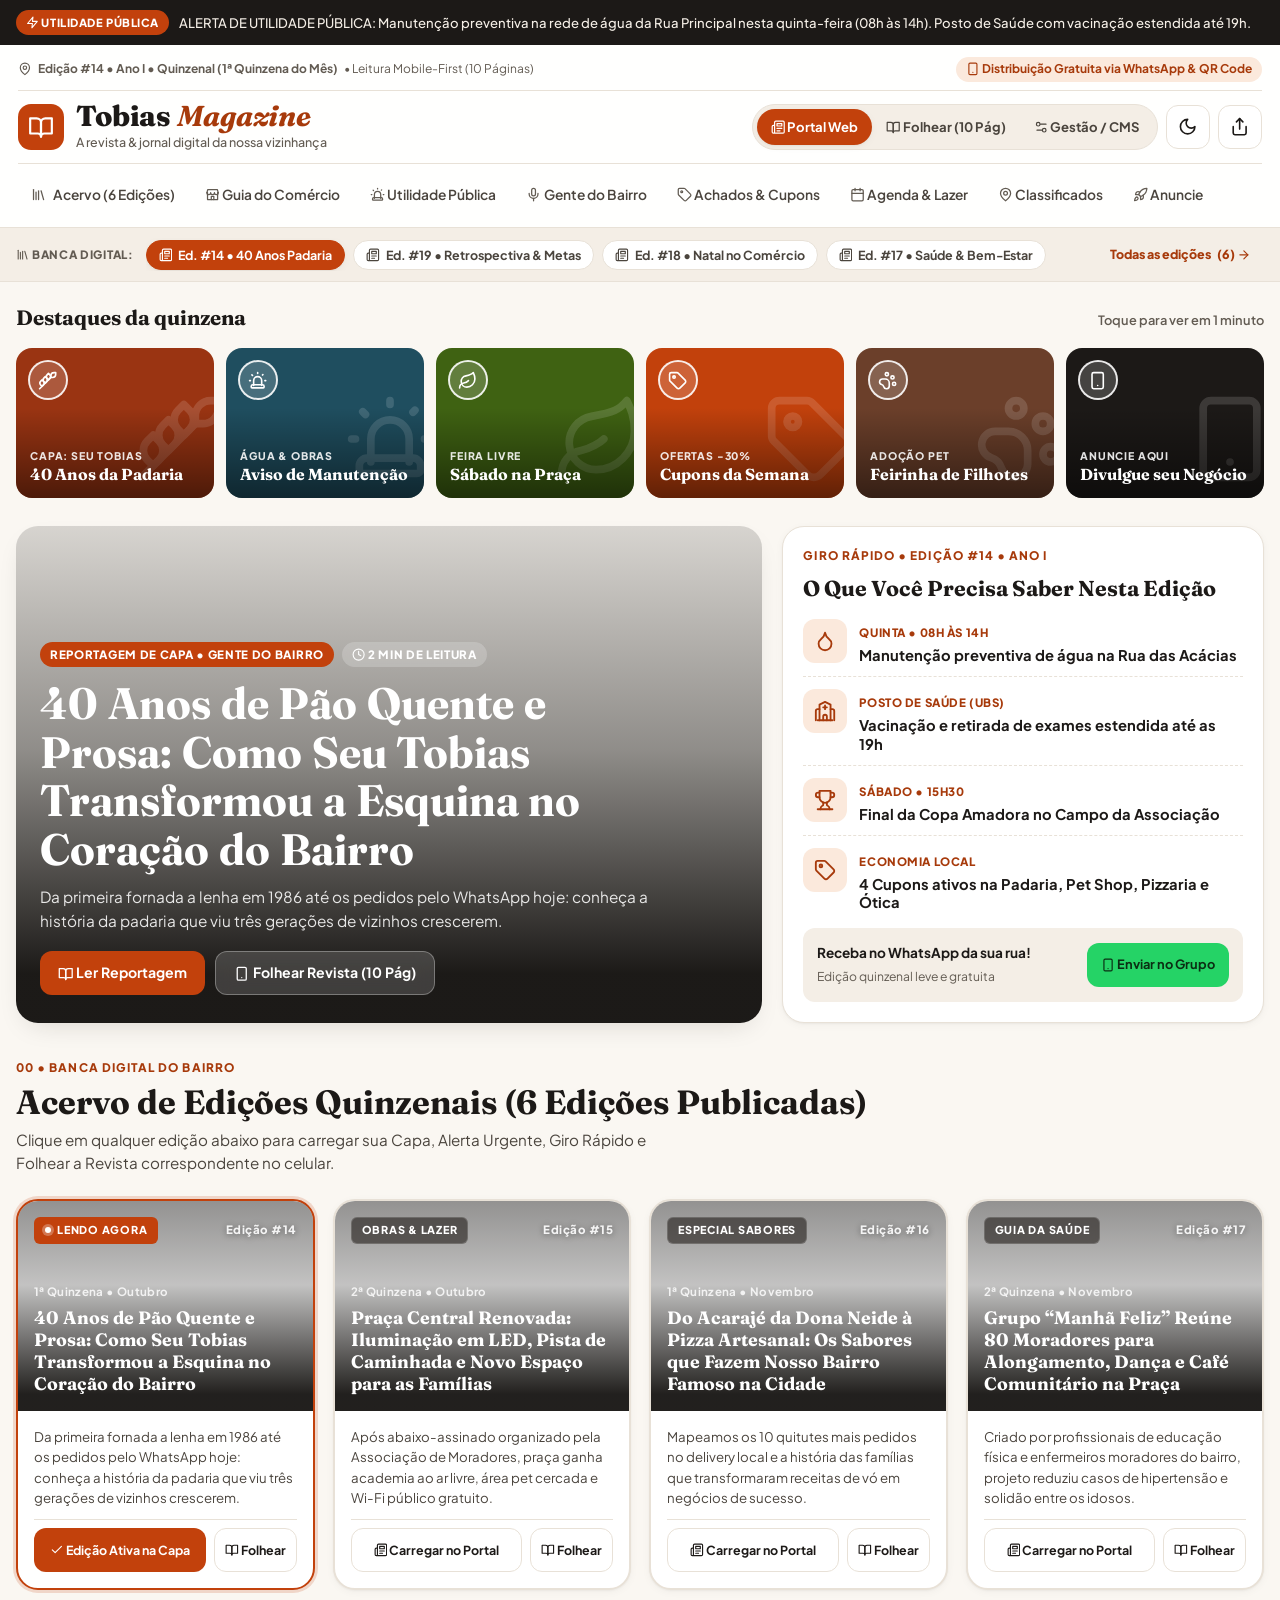
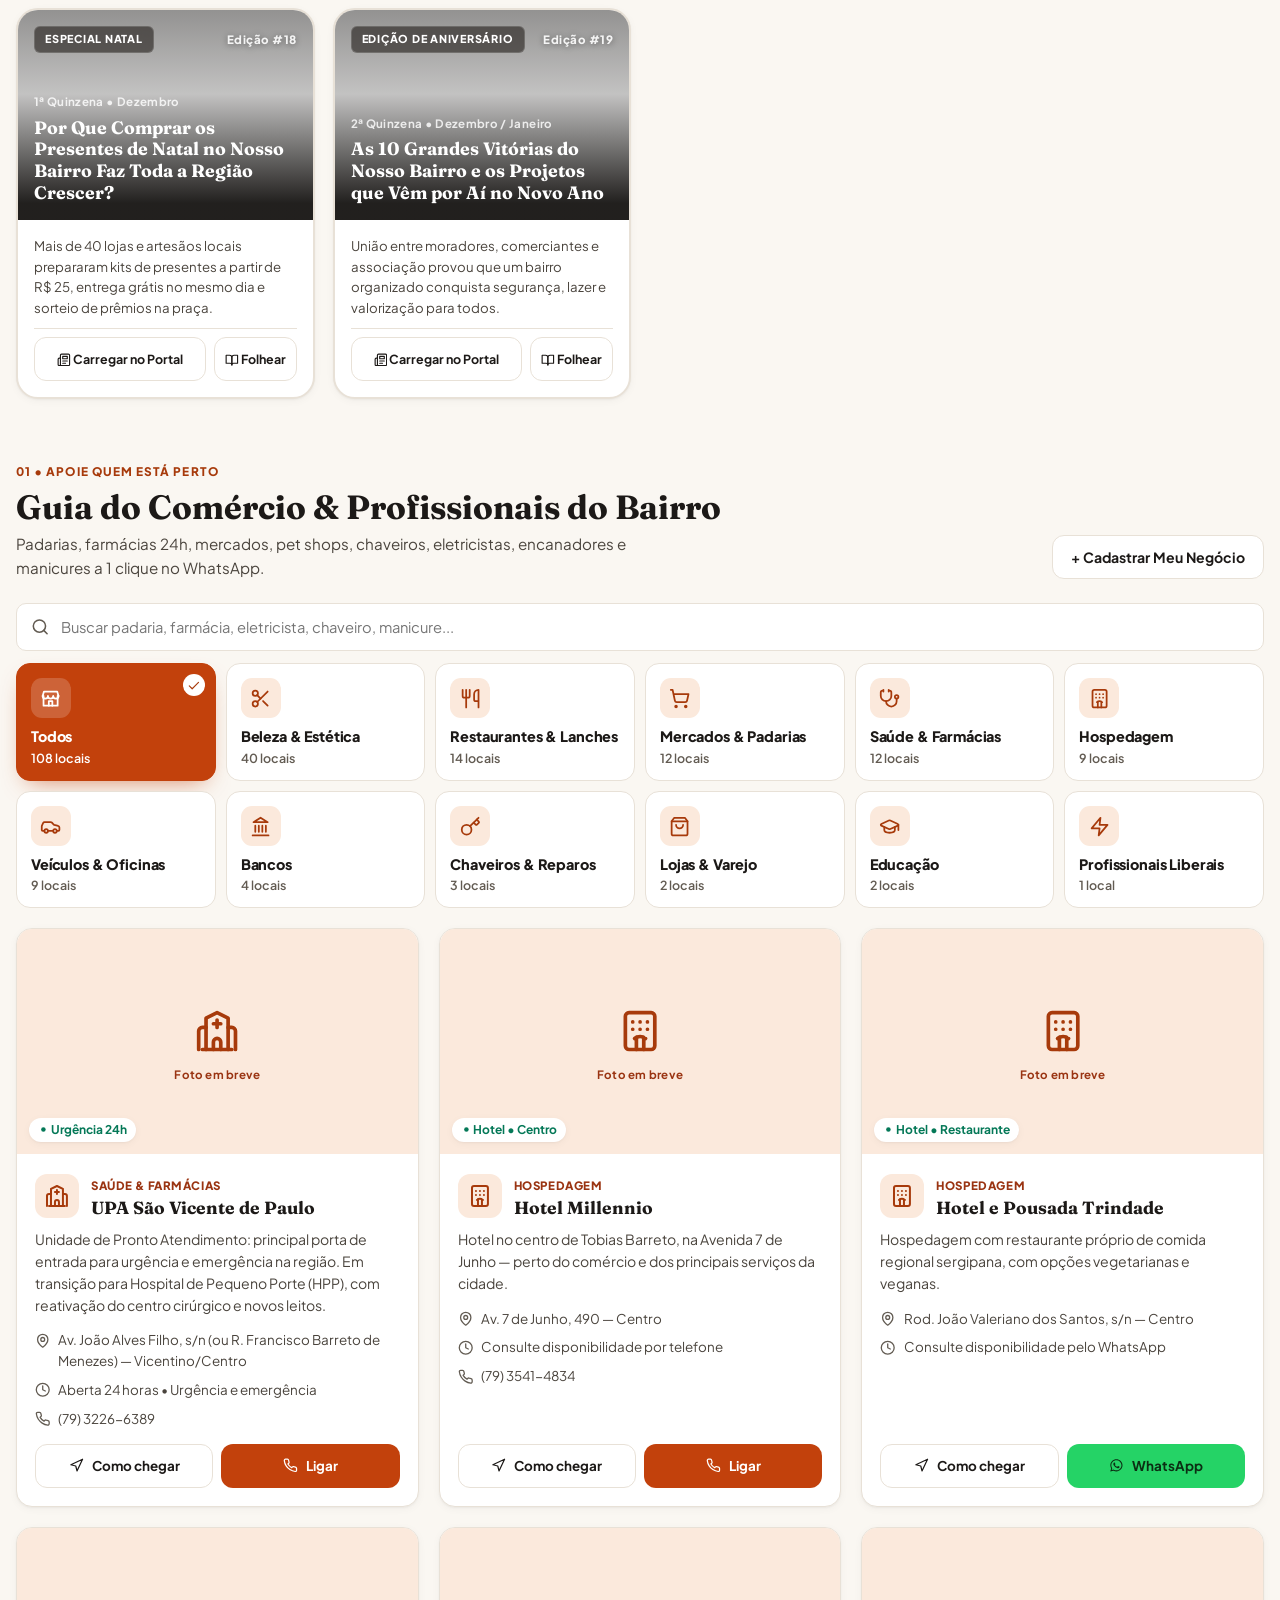
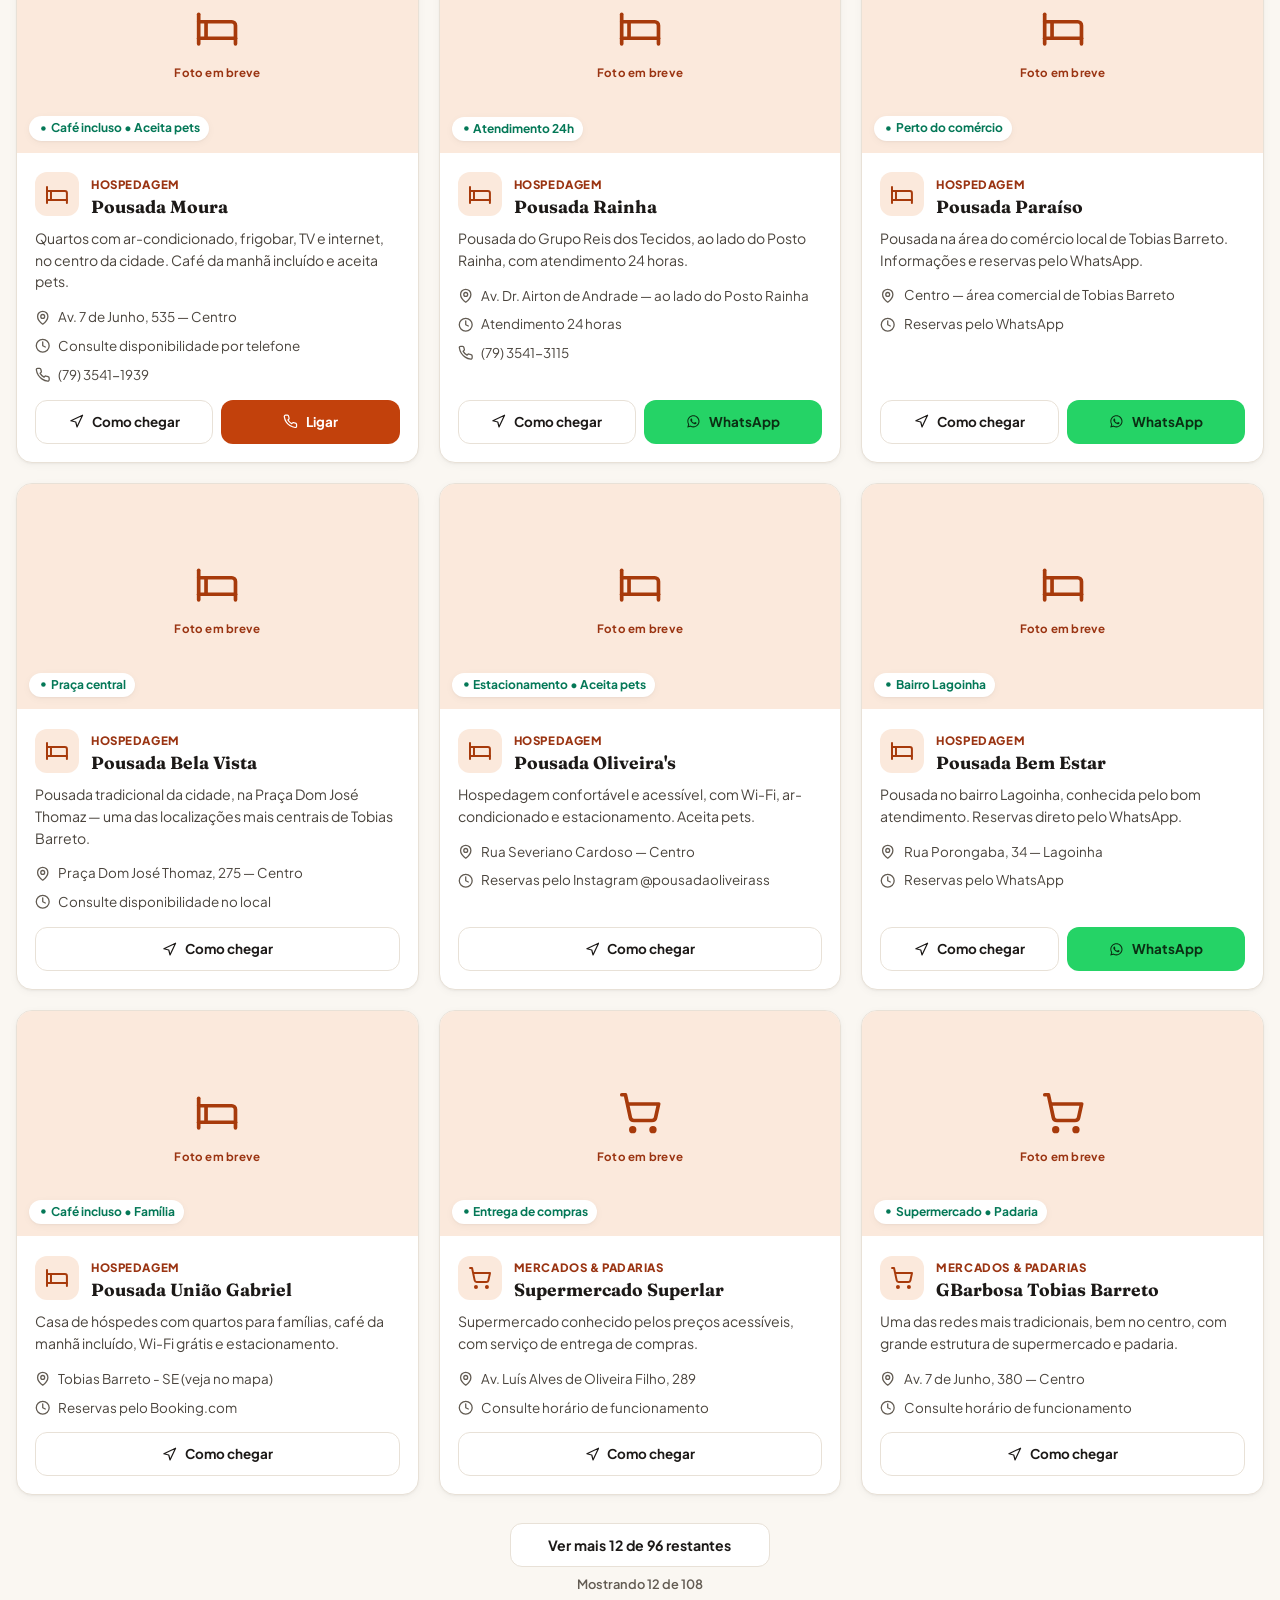
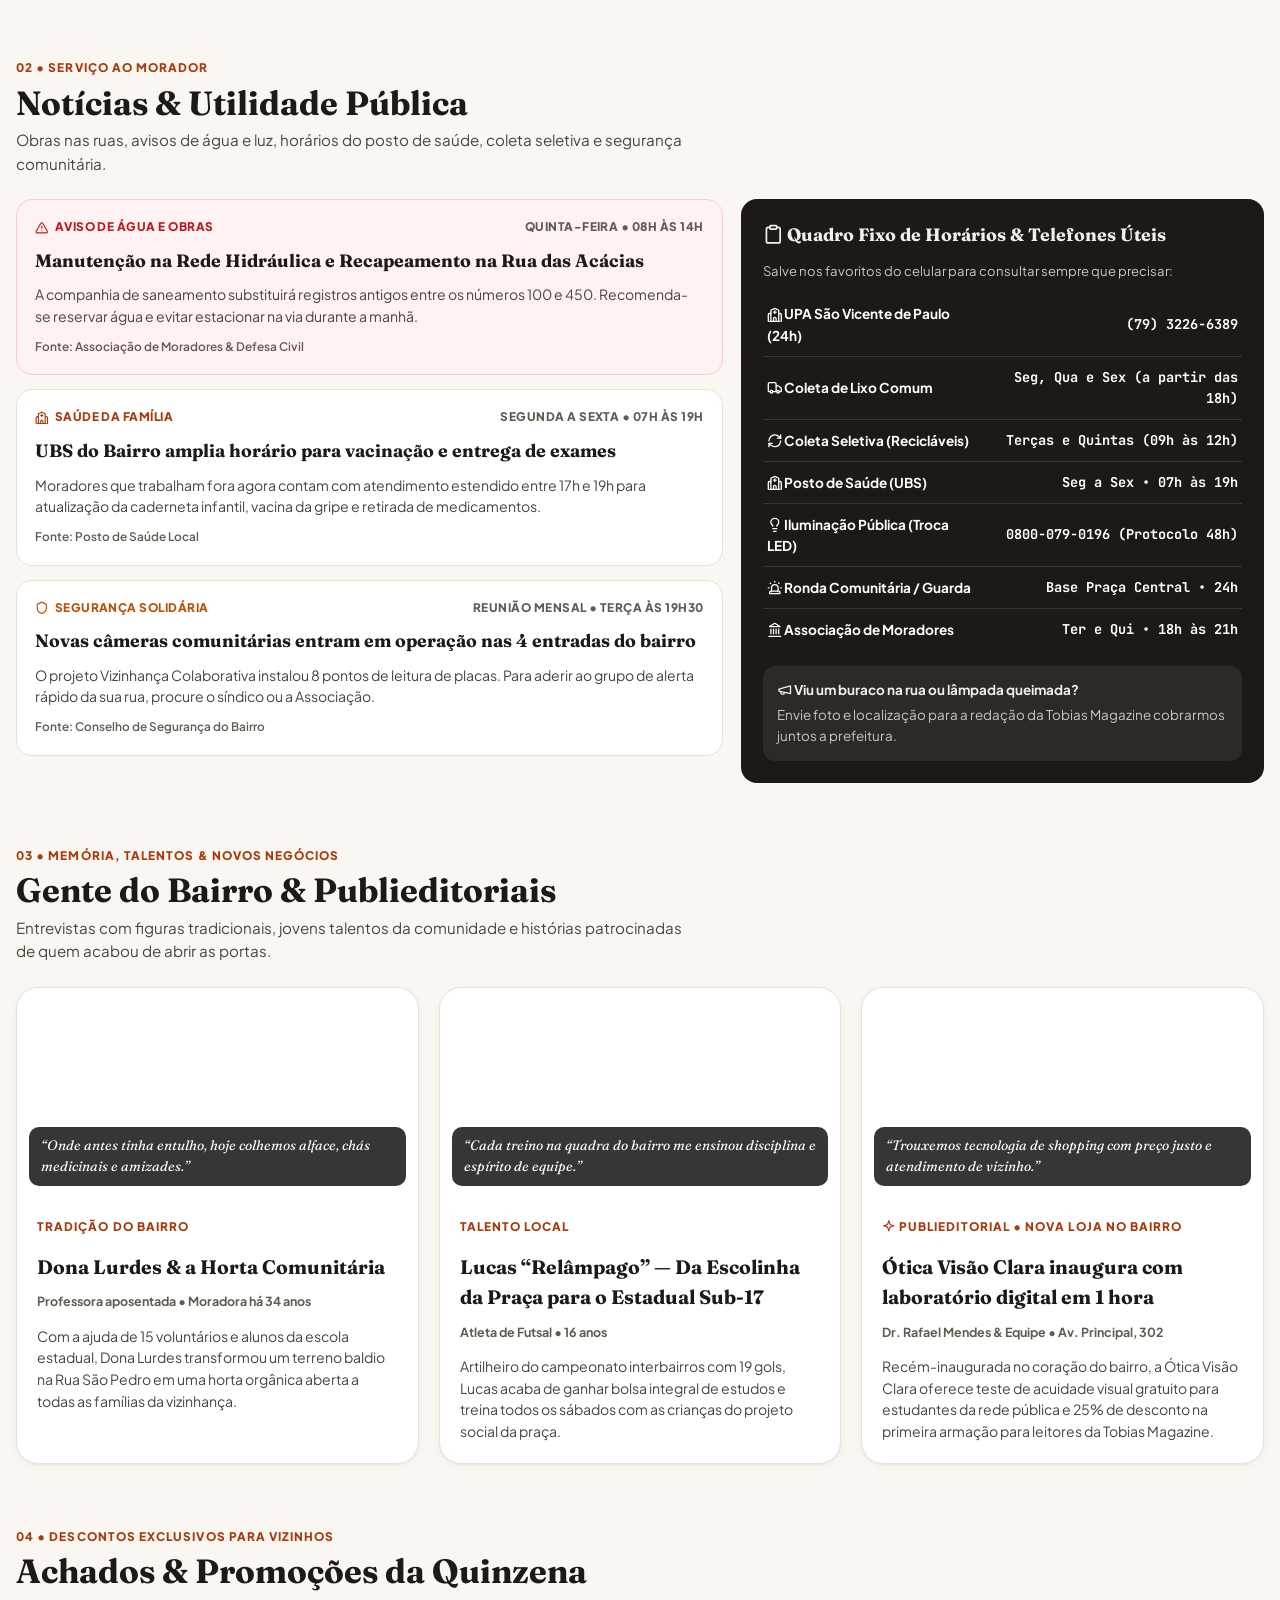
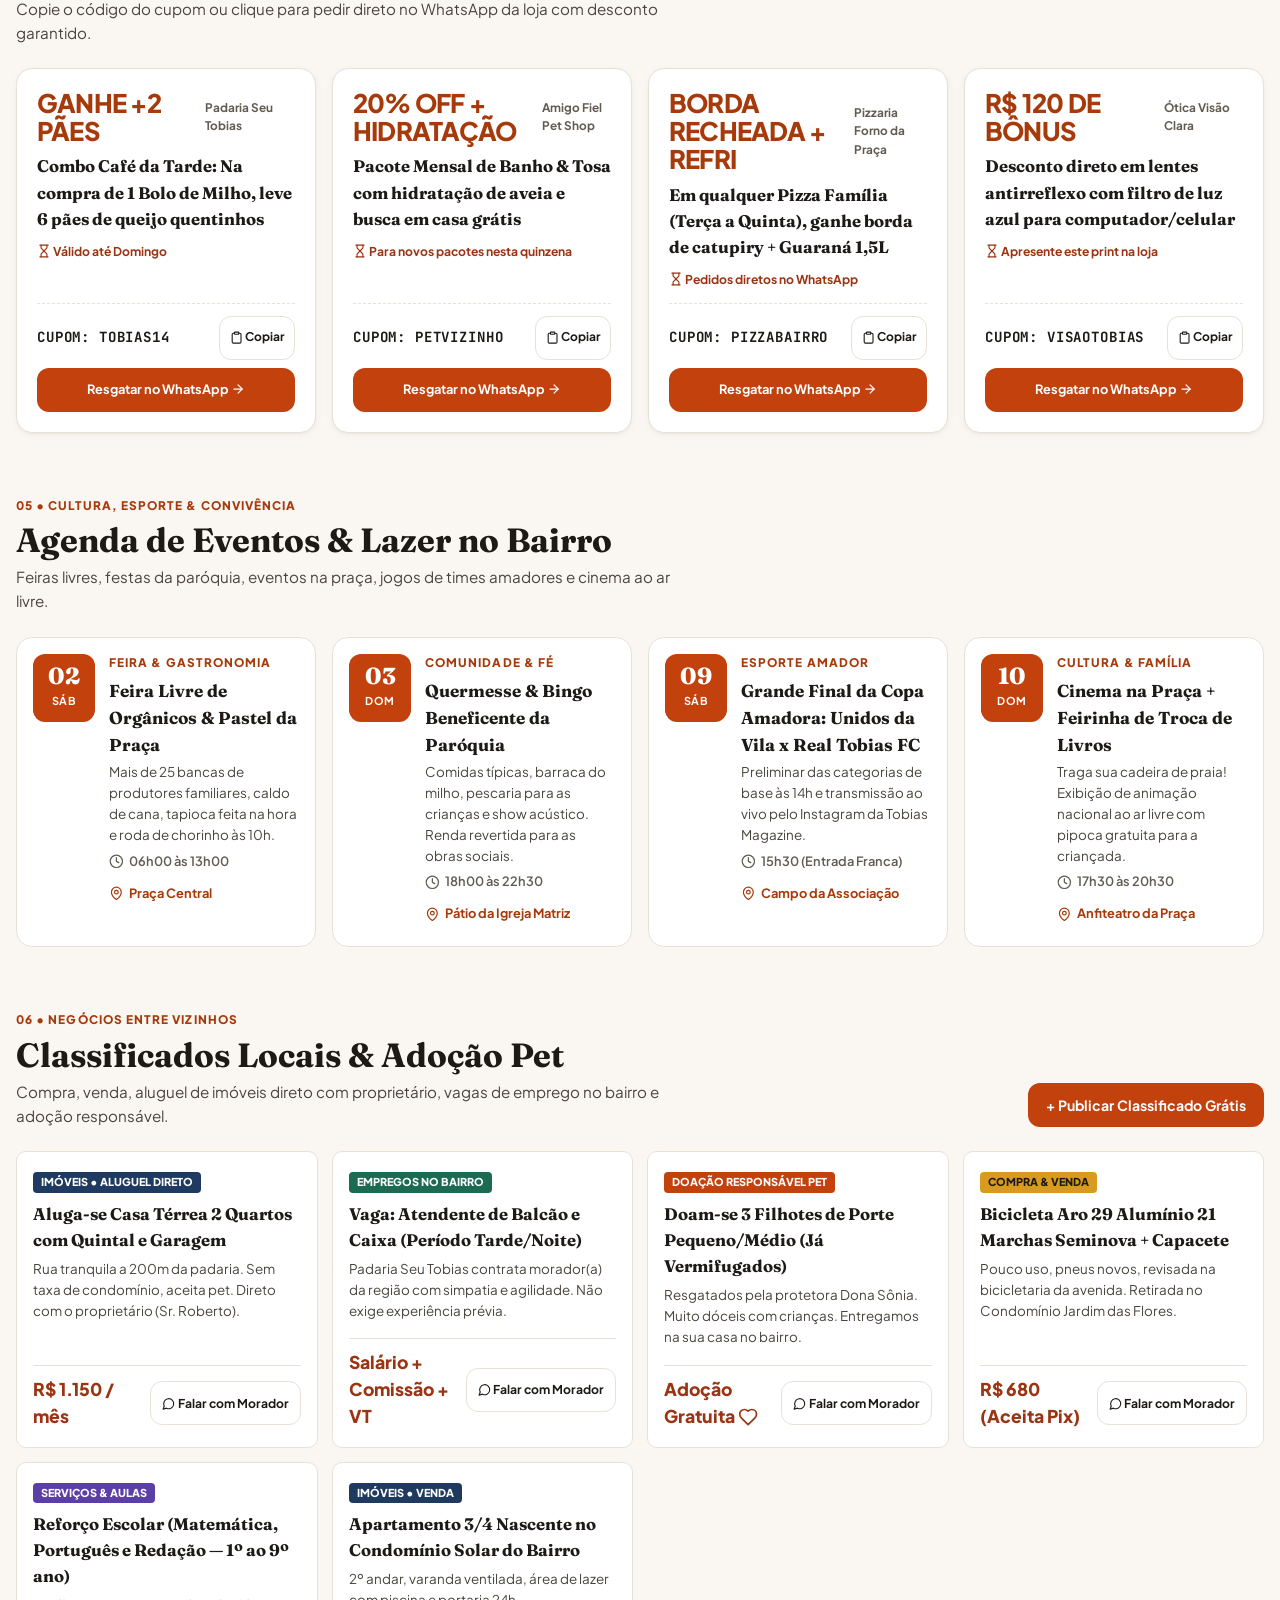
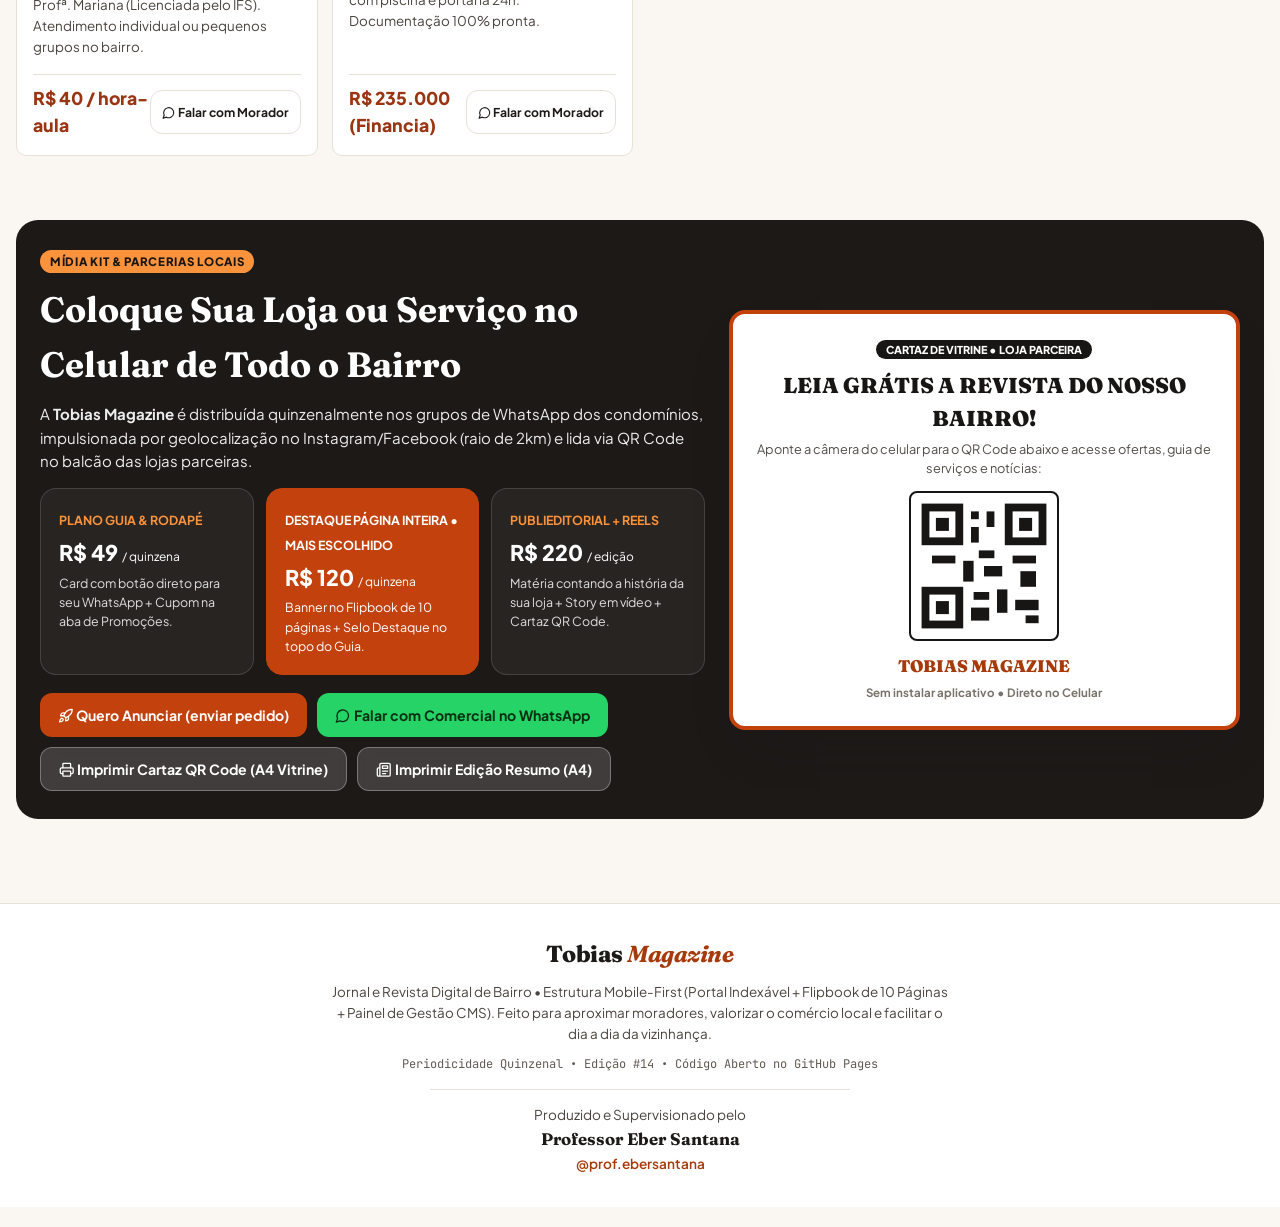
==== index.html @ e8c7057d "PWA: manifesto, service worker, ícones 192/512/maskable, aviso de instalação e meta tags iOS Co-Auth" ====
<!DOCTYPE html>
<html lang="pt-BR" data-theme="light">
<head>
  <meta charset="UTF-8" />
  <meta name="viewport" content="width=device-width, initial-scale=1.0, maximum-scale=5.0, viewport-fit=cover" />
  <title>Tobias Magazine — Jornal & Revista Digital do Nosso Bairro</title>
  <meta name="description" content="Tobias Magazine: Guia do Comércio e Serviços no WhatsApp, Utilidade Pública, Agenda da Praça, Histórias de Moradores, Cupons de Desconto e Classificados do Bairro." />
  <meta name="theme-color" content="#c2410c" />
  <link rel="icon" type="image/svg+xml" href="favicon.svg" />
  <link rel="icon" type="image/png" sizes="32x32" href="favicon-32.png" />
  <link rel="apple-touch-icon" href="apple-touch-icon.png" />
  <link rel="manifest" href="manifest.webmanifest" />
  <meta name="mobile-web-app-capable" content="yes" />
  <meta name="apple-mobile-web-app-capable" content="yes" />
  <meta name="apple-mobile-web-app-title" content="Tobias" />
  <meta name="apple-mobile-web-app-status-bar-style" content="default" />

  <!-- Google Fonts (Fraunces nos títulos de revista + Plus Jakarta Sans no texto + JetBrains Mono nos cupons) -->
  <link rel="preconnect" href="https://fonts.googleapis.com" />
  <link rel="preconnect" href="https://fonts.gstatic.com" crossorigin />
  <link href="https://fonts.googleapis.com/css2?family=Fraunces:ital,opsz,wght@0,9..144,600..800;1,9..144,600..800&family=JetBrains+Mono:wght@600;800&family=Plus+Jakarta+Sans:wght@400;500;600;700;800&display=swap" rel="stylesheet" />

  <link rel="stylesheet" href="styles.css?v=202610301618" />
</head>
<body>
  <a class="skip-link" id="skipLink" href="#conteudo">Pular para o conteúdo</a>

  <!-- 1. BARRA DE UTILIDADE PÚBLICA AO VIVO -->
  <div class="utility-ticker" role="region" aria-label="Alerta de Utilidade Pública">
    <div class="utility-ticker-content">
      <span class="badge-live">⚡ Utilidade Pública</span>
      <span id="urgentTickerText">Carregando avisos do bairro...</span>
    </div>
  </div>

  <!-- 2. CABEÇALHO EDITORIAL (PORTAL + MODO FLIPBOOK) -->
  <header class="site-header">
    <div class="header-inner">
      <div class="header-meta">
        <span id="headerEditionMeta">📍 <strong>Edição #14 • Quinzenal</strong> • Leitura Mobile-First (10 Páginas)</span>
        <span class="edition-pill">📲 Distribuição Gratuita via WhatsApp & QR Code</span>
      </div>

      <div class="header-main">
        <a href="#" class="brand-logo" onclick="window.TobiasApp.switchMode('portal')" aria-label="Tobias Magazine — página inicial">
          <span class="brand-mark" aria-hidden="true">
            <svg class="tm-ic" viewBox="0 0 24 24" fill="none" stroke="currentColor" stroke-width="2" stroke-linecap="round" stroke-linejoin="round"><path d="M2 4h6a4 4 0 0 1 4 4v13a3 3 0 0 0-3-3H2z"/><path d="M22 4h-6a4 4 0 0 0-4 4v13a3 3 0 0 1 3-3h7z"/></svg>
          </span>
          <span class="brand-text">
            <span class="brand-title">Tobias <span class="accent">Magazine</span></span>
            <span class="brand-subtitle">A revista &amp; jornal digital da nossa vizinhança</span>
          </span>
        </a>

        <div class="header-actions">
          <div class="mode-switcher" role="group" aria-label="Modo de Leitura e Gestão">
            <button id="modePortalBtn" class="mode-btn active" aria-pressed="true" onclick="window.TobiasApp.switchMode('portal')">
              📰 Portal Web
            </button>
            <button id="modeFlipBtn" class="mode-btn" aria-pressed="false" onclick="window.TobiasApp.switchMode('flipbook')">
              📖 Folhear (10 Pág)
            </button>
            <button id="modeAdminBtn" class="mode-btn" aria-pressed="false" onclick="window.TobiasApp.switchMode('admin')">
              ⚙️ Gestão / CMS
            </button>
          </div>

          <button class="icon-btn" id="themeToggleBtn" onclick="window.TobiasApp.toggleTheme()" title="Alternar tema claro/escuro" aria-label="Alternar tema">
            🌙
          </button>

          <button class="icon-btn" onclick="window.TobiasApp.shareWhatsAppEdition()" title="Compartilhar no WhatsApp do Condomínio" aria-label="Compartilhar no WhatsApp">
            📤
          </button>
        </div>
      </div>

      <!-- Menu de Pautas Locais -->
      <nav class="nav-scroller h-scroll" aria-label="Seções da Revista">
        <a href="#acervo-edicoes" class="nav-chip" onclick="window.TobiasApp.switchMode('portal')">📚 <span>Acervo (<span data-edition-count>6</span> Edições)</span></a>
        <a href="#guia-comercio" class="nav-chip" onclick="window.TobiasApp.switchMode('portal')">🏪 Guia do Comércio</a>
        <a href="#utilidade-publica" class="nav-chip" onclick="window.TobiasApp.switchMode('portal')">🚨 Utilidade Pública</a>
        <a href="#gente-do-bairro" class="nav-chip" onclick="window.TobiasApp.switchMode('portal')">🎙️ Gente do Bairro</a>
        <a href="#achados-promocoes" class="nav-chip" onclick="window.TobiasApp.switchMode('portal')">🏷️ Achados & Cupons</a>
        <a href="#agenda-eventos" class="nav-chip" onclick="window.TobiasApp.switchMode('portal')">📅 Agenda & Lazer</a>
        <a href="#classificados" class="nav-chip" onclick="window.TobiasApp.switchMode('portal')">📌 Classificados</a>
        <a href="#anuncie-midia" class="nav-chip" onclick="window.TobiasApp.switchMode('portal')">🚀 Anuncie</a>
      </nav>
    </div>
  </header>

  <!-- BARRA DE SELEÇÃO RÁPIDA DAS 6 EDIÇÕES QUINZENAIS (#14 A #19) -->
  <div class="editions-shelf-bar" role="region" aria-label="Seletor de Edições Quinzenais">
    <div class="editions-shelf-inner">
      <span class="shelf-label">📚 Banca Digital:</span>
      <!-- Mostra só as edições que cabem inteiras + botão "Todas as edições (N)" (app.js → fitEditionsShelf) -->
      <div id="editionsTopShelf" class="editions-top-shelf"></div>
    </div>
  </div>

  <!-- ========================================================================
       MODO 1: FLIPBOOK INTERATIVO DE 10 PÁGINAS (ESTILO FLIPSNACK / FLIP HTML5)
       ======================================================================== -->
  <section class="flipbook-wrapper" aria-label="Revista Folheável de 10 Páginas">
    <div class="flipbook-topbar">
      <div>
        <strong style="font-family:var(--font-serif); font-size:1.1rem;">📖 Modo Flipbook Mobile (10 Páginas Enxutas)</strong>
        <p style="font-size:0.78rem; color:var(--text-muted);">Ideal para leitura rápida no smartphone sem cansar a vista.</p>
      </div>
      <div style="display:flex; align-items:center; gap:10px;">
        <span id="flipPageCounter" style="font-family:var(--font-mono); font-size:0.82rem; font-weight:800;">Página 1 de 10</span>
        <button class="btn btn-outline" style="padding:6px 12px; font-size:0.78rem;" onclick="window.TobiasApp.switchMode('portal')">
          Voltar ao Portal Completo
        </button>
      </div>
      <div class="flipbook-progress-bar">
        <div id="flipProgressFill" class="flipbook-progress-fill" style="width:10%;"></div>
      </div>
    </div>

    <div id="magazineStage" class="magazine-stage">
      <!-- Renderizado dinamicamente via app.js -->
    </div>

    <div class="flip-controls">
      <button class="btn btn-outline" onclick="window.TobiasApp.prevPage()">← Página Anterior</button>
      <div id="flipPageDots" class="page-dots"></div>
      <button class="btn btn-primary" onclick="window.TobiasApp.nextPage()">Próxima Página →</button>
    </div>
  </section>

  <!-- ========================================================================
       MODO 2: PORTAL EDITORIAL COMPLETO (INDEXÁVEL NO GOOGLE / SEO LOCAL)
       ======================================================================== -->
  <main class="main-container portal-view" id="conteudo" tabindex="-1">

    <!-- BARRA DE STORIES RÁPIDOS DO BAIRRO -->
    <section class="highlights" aria-labelledby="highlightsTitle">
      <div class="highlights-head">
        <h2 id="highlightsTitle" class="highlights-title">Destaques da quinzena</h2>
        <span class="highlights-hint">Toque para ver em 1 minuto</span>
      </div>
      <div id="storiesBar" class="stories-bar"></div>
    </section>

    <!-- CAPA DA QUINZENA + RESUMO RÁPIDO -->
    <section class="hero-grid">
      <div id="heroCoverBox" class="cover-feature">
        <!-- Preenchido via app.js -->
      </div>

      <div class="hero-side-card">
        <div>
          <span id="heroPulseKicker" class="section-kicker">Giro Rápido • Edição #14</span>
          <h2 style="font-family:var(--font-serif); font-size:1.35rem; font-weight:800; margin-bottom:14px;">
            O Que Você Precisa Saber Nesta Edição
          </h2>

          <div id="heroPulseList" class="pulse-list">
            <!-- Preenchido dinamicamente conforme a edição selecionada (#14 a #19) -->
          </div>
        </div>

        <div style="background:var(--bg-subtle); padding:14px; border-radius:12px; display:flex; align-items:center; justify-content:space-between; gap:10px; flex-wrap:wrap;">
          <div>
            <strong style="font-size:0.85rem; display:block;">Receba no WhatsApp da sua rua!</strong>
            <span style="font-size:0.76rem; color:var(--text-muted);">Edição quinzenal leve e gratuita</span>
          </div>
          <button class="btn btn-whatsapp" style="padding:8px 14px; font-size:0.8rem;" onclick="window.TobiasApp.shareWhatsAppEdition()">
            📲 Enviar no Grupo
          </button>
        </div>
      </div>
    </section>

    <!-- ======================================================================
         BANCA DIGITAL: ACERVO DAS 6 EDIÇÕES QUINZENAIS (#14 A #19)
         ====================================================================== -->
    <section id="acervo-edicoes" class="section-block">
      <div class="section-header">
        <div>
          <span class="section-kicker">00 • Banca Digital do Bairro</span>
          <h2 class="section-title">Acervo de Edições Quinzenais (<span data-edition-count>6</span> Edições Publicadas)</h2>
          <p class="section-subtitle">Clique em qualquer edição abaixo para carregar sua Capa, Alerta Urgente, Giro Rápido e Folhear a Revista correspondente no celular.</p>
        </div>
      </div>

      <div id="editionsStandGrid" class="editions-stand-grid"></div>
    </section>

    <!-- ======================================================================
         PAUTA 1: GUIA DO COMÉRCIO E SERVIÇOS (PADARIAS, FARMÁCIAS, PROFISSIONAIS)
         ====================================================================== -->
    <section id="guia-comercio" class="section-block">
      <div class="section-header">
        <div>
          <span class="section-kicker">01 • Apoie Quem Está Perto</span>
          <h2 class="section-title">Guia do Comércio & Profissionais do Bairro</h2>
          <p class="section-subtitle">Padarias, farmácias 24h, mercados, pet shops, chaveiros, eletricistas, encanadores e manicures a 1 clique no WhatsApp.</p>
        </div>
        <button class="btn btn-outline" onclick="window.TobiasApp.openSubmitModal('biz')">
          + Cadastrar Meu Negócio
        </button>
      </div>

      <div class="filter-toolbar">
        <div class="search-box">
          <span class="search-icon">🔍</span>
          <input type="search" id="directorySearchInput" placeholder="Buscar padaria, farmácia, eletricista, chaveiro, manicure..." aria-label="Buscar no guia do bairro" />
        </div>

        <!-- Filtros gerados pelo app.js a partir das categorias cadastradas (com contagem) -->
        <div id="categoryPills" class="category-tiles" role="group" aria-label="Filtrar por categoria"></div>
      </div>

      <div id="directoryGrid" class="cards-grid"></div>
    </section>

    <!-- ======================================================================
         PAUTA 2: NOTÍCIAS E UTILIDADE PÚBLICA
         ====================================================================== -->
    <section id="utilidade-publica" class="section-block">
      <div class="section-header">
        <div>
          <span class="section-kicker">02 • Serviço ao Morador</span>
          <h2 class="section-title">Notícias & Utilidade Pública</h2>
          <p class="section-subtitle">Obras nas ruas, avisos de água e luz, horários do posto de saúde, coleta seletiva e segurança comunitária.</p>
        </div>
      </div>

      <div class="utility-grid">
        <div id="utilityNewsList"></div>

        <div class="utility-board">
          <h3>📋 Quadro Fixo de Horários & Telefones Úteis</h3>
          <p style="font-size:0.82rem; color:var(--text-secondary); margin-bottom:12px;">
            Salve nos favoritos do celular para consultar sempre que precisar:
          </p>
          <table class="schedule-table">
            <tbody id="essentialScheduleBody"></tbody>
          </table>
          <div class="report-box" style="margin-top:16px; padding:14px; background:var(--bg-subtle); border-radius:12px; font-size:0.84rem;">
            <strong>📢 Viu um buraco na rua ou lâmpada queimada?</strong>
            <p style="margin-top:4px; color:var(--text-secondary);">Envie foto e localização para a redação da Tobias Magazine cobrarmos juntos a prefeitura.</p>
          </div>
        </div>
      </div>
    </section>

    <!-- ======================================================================
         PAUTA 3: HISTÓRIAS DE MORADORES (GENTE DO BAIRRO & PUBLIEDITORIAL)
         ====================================================================== -->
    <section id="gente-do-bairro" class="section-block">
      <div class="section-header">
        <div>
          <span class="section-kicker">03 • Memória, Talentos & Novos Negócios</span>
          <h2 class="section-title">Gente do Bairro & Publieditoriais</h2>
          <p class="section-subtitle">Entrevistas com figuras tradicionais, jovens talentos da comunidade e histórias patrocinadas de quem acabou de abrir as portas.</p>
        </div>
      </div>

      <div id="peopleStoriesGrid" class="stories-editorial-grid"></div>
    </section>

    <!-- ======================================================================
         PAUTA 4: ACHADOS E PROMOÇÕES (CUPONS DOS LOJISTAS)
         ====================================================================== -->
    <section id="achados-promocoes" class="section-block">
      <div class="section-header">
        <div>
          <span class="section-kicker">04 • Descontos Exclusivos para Vizinhos</span>
          <h2 class="section-title">Achados & Promoções da Quinzena</h2>
          <p class="section-subtitle">Copie o código do cupom ou clique para pedir direto no WhatsApp da loja com desconto garantido.</p>
        </div>
      </div>

      <div id="promotionsGrid" class="coupons-grid"></div>
    </section>

    <!-- ======================================================================
         PAUTA 5: AGENDA DE EVENTOS E LAZER
         ====================================================================== -->
    <section id="agenda-eventos" class="section-block">
      <div class="section-header">
        <div>
          <span class="section-kicker">05 • Cultura, Esporte & Convivência</span>
          <h2 class="section-title">Agenda de Eventos & Lazer no Bairro</h2>
          <p class="section-subtitle">Feiras livres, festas da paróquia, eventos na praça, jogos de times amadores e cinema ao ar livre.</p>
        </div>
      </div>

      <div id="eventsGrid" class="events-grid"></div>
    </section>

    <!-- ======================================================================
         PAUTA 6: CLASSIFICADOS LOCAIS
         ====================================================================== -->
    <section id="classificados" class="section-block">
      <div class="section-header">
        <div>
          <span class="section-kicker">06 • Negócios Entre Vizinhos</span>
          <h2 class="section-title">Classificados Locais & Adoção Pet</h2>
          <p class="section-subtitle">Compra, venda, aluguel de imóveis direto com proprietário, vagas de emprego no bairro e adoção responsável.</p>
        </div>
        <button class="btn btn-primary" onclick="window.TobiasApp.openSubmitModal('classified')">
          + Publicar Classificado Grátis
        </button>
      </div>

      <div id="classifiedsGrid" class="classifieds-grid"></div>
    </section>

    <!-- ======================================================================
         HUB DE DISTRIBUIÇÃO, MONETIZAÇÃO & CARTAZ QR CODE PARA VITRINES
         ====================================================================== -->
    <section id="anuncie-midia" class="section-block">
      <div class="monetization-banner">
        <div>
          <span class="tag-badge" id="adsKitBadge" style="background:var(--brand-gold); color:#181614;">Mídia Kit & Parcerias Locais</span>
          <h2 id="adsKitTitle" style="font-family:var(--font-serif); font-size:clamp(1.5rem, 3vw, 2.2rem); margin:10px 0;">
            Coloque Sua Loja ou Serviço no Celular de Todo o Bairro
          </h2>
          <p id="adsKitIntro" style="font-size:0.94rem; opacity:0.92; margin-bottom:16px;"></p>

          <div class="pricing-tiers" id="adsKitTiers"></div>

          <div style="margin-top:18px; display:flex; gap:10px; flex-wrap:wrap;">
            <button type="button" id="adsLeadBtn" class="btn btn-primary" style="display:none;" onclick="window.TobiasApp.openSubmitModal('lead')">
              🚀 Quero Anunciar (enviar pedido)
            </button>
            <button type="button" class="btn btn-whatsapp" onclick="window.TobiasApp.contactCommercialWhatsApp()">
              💬 Falar com Comercial no WhatsApp
            </button>
            <button type="button" class="btn btn-glass" onclick="window.TobiasApp.printPosterA4()">
              🖨️ Imprimir Cartaz QR Code (A4 Vitrine)
            </button>
            <button type="button" class="btn btn-glass" onclick="window.TobiasApp.printFullEditionA4()">
              📰 Imprimir Edição Resumo (A4)
            </button>
          </div>
        </div>

        <!-- Cartaz Pronto para Imprimir e Colar na Vitrine -->
        <div class="qr-poster-card">
          <span id="qrPosterHeadlineBadge" style="background:#181614; color:#fff; font-size:0.68rem; font-weight:800; padding:3px 10px; border-radius:99px; text-transform:uppercase;">
            Cartaz de Vitrine • Loja Parceira
          </span>
          <h3 id="qrPosterMainTitle" style="font-family:var(--font-serif); font-size:1.35rem; font-weight:900; margin-top:8px;">
            LEIA GRÁTIS A REVISTA DO NOSSO BAIRRO!
          </h3>
          <p style="font-size:0.8rem; color:#524d47; margin-top:4px;">
            Aponte a câmera do celular para o QR Code abaixo e acesse ofertas, guia de serviços e notícias:
          </p>

          <!-- QR Code SVG Vetorial Limpo -->
          <div class="qr-svg-box" role="img" aria-label="QR Code da Tobias Magazine">
            <svg viewBox="0 0 100 100" width="100%" height="100%" fill="#181614">
              <rect x="5" y="5" width="26" height="26" fill="none" stroke="#181614" stroke-width="6"/>
              <rect x="13" y="13" width="10" height="10"/>
              <rect x="69" y="5" width="26" height="26" fill="none" stroke="#181614" stroke-width="6"/>
              <rect x="77" y="13" width="10" height="10"/>
              <rect x="5" y="69" width="26" height="26" fill="none" stroke="#181614" stroke-width="6"/>
              <rect x="13" y="77" width="10" height="10"/>
              <rect x="40" y="8" width="6" height="6"/>
              <rect x="52" y="8" width="6" height="12"/>
              <rect x="40" y="20" width="6" height="12"/>
              <rect x="46" y="38" width="12" height="6"/>
              <rect x="10" y="42" width="18" height="6"/>
              <rect x="34" y="46" width="8" height="16"/>
              <rect x="50" y="50" width="14" height="8"/>
              <rect x="72" y="42" width="18" height="6"/>
              <rect x="78" y="54" width="12" height="12"/>
              <rect x="42" y="70" width="12" height="6"/>
              <rect x="60" y="68" width="8" height="18"/>
              <rect x="40" y="82" width="14" height="10"/>
              <rect x="74" y="76" width="18" height="8"/>
              <rect x="82" y="88" width="10" height="6"/>
            </svg>
          </div>

          <div style="font-family:var(--font-serif); font-weight:900; font-size:1.05rem; color:#a73a0b;">
            TOBIAS MAGAZINE
          </div>
          <span style="font-size:0.72rem; color:#7a736b; font-weight:700;">
            Sem instalar aplicativo • Direto no Celular
          </span>
        </div>
      </div>
    </section>

  </main>

  <!-- ========================================================================
       MODO 3: PAINEL DE GESTÃO DA APLICAÇÃO & CMS EDITORIAL (COM LOGIN & RBAC)
       ======================================================================== -->
  <section class="admin-wrapper" role="main" id="gestao-conteudo" aria-label="Painel de Gestão Editorial da Tobias Magazine">
    <h1 class="sr-only">Central de Gestão Editorial — Tobias Magazine</h1>
    <!-- TELA DE LOGIN (QUANDO NÃO AUTENTICADO) -->
    <div id="adminLoginGate" style="display:none;"></div>

    <!-- ÁREA LOGADA DO CMS (FILTRADA PELAS ATRIBUIÇÕES DO PERFIL) -->
    <div id="adminProtectedArea" style="display:none;">
      <div class="admin-header-banner">
        <div>
          <div style="display:flex; align-items:center; gap:10px; flex-wrap:wrap; margin-bottom:6px;">
            <span class="tag-badge" style="background:var(--brand-gold); color:#181614;">CMS & Controle de Acesso (RBAC)</span>
            <span id="activeUserBadge" class="user-session-badge">👤 Administrador</span>
          </div>
          <h2 style="font-family:var(--font-serif); font-size:clamp(1.4rem, 3vw, 2rem);">
            ⚙️ Central de Gestão Editorial — Tobias Magazine
          </h2>
          <p id="activeUserPermsLabel" style="font-size:0.84rem; opacity:0.88; margin-top:4px;">
            Acesso liberado conforme as atribuições do seu perfil.
          </p>
        </div>
        <div style="display:flex; gap:8px; flex-wrap:wrap;">
          <button type="button" class="btn btn-glass" onclick="window.TobiasApp.printPosterA4()">
            🖨️ Cartaz QR (A4)
          </button>
          <button type="button" class="btn btn-glass" onclick="window.TobiasApp.printFullEditionA4()">
            📰 Imprimir Edição (A4)
          </button>
          <button id="exportDataBtnTop" class="btn btn-primary" onclick="window.TobiasApp.exportDataJsFile()">
            ⬇️ Baixar data.js
          </button>
          <button class="btn btn-glass" onclick="window.TobiasApp.switchMode('portal')">
            👁️ Ver Portal
          </button>
          <button class="btn btn-danger" style="background:#dc2626; color:#fff; border:none; padding:10px 14px;" onclick="window.TobiasApp.logoutAdmin()">
            🔒 Sair (Logout)
          </button>
        </div>
      </div>

      <!-- Indicadores (KPIs) da Edição -->
      <div id="adminKpis" class="admin-kpis"></div>

      <!-- Layout Principal do CMS: Menu Lateral Dinâmico (RBAC) + Área de Formulários -->
      <div class="admin-layout">
        <aside id="adminSidebarNav" class="admin-sidebar" aria-label="Módulos de Gestão">
          <!-- Renderizado dinamicamente conforme permissões do perfil logado -->
        </aside>

        <div id="adminContentPanel" class="admin-content-panel">
          <!-- Renderizado dinamicamente via app.js -->
        </div>
      </div>
    </div>
  </section>

  <!-- RODAPÉ EDITORIAL -->
  <footer style="background:var(--bg-surface); border-top:1px solid var(--border-color); padding:32px 16px; text-align:center; font-size:0.84rem; color:var(--text-secondary);">
    <div style="max-width:1280px; margin:0 auto; display:flex; flex-direction:column; gap:10px; align-items:center;">
      <div style="font-family:var(--font-serif); font-size:1.45rem; font-weight:800; letter-spacing:-0.02em; color:var(--text-main);">
        Tobias <span style="color:var(--brand-text); font-style:italic; font-weight:700;">Magazine</span>
      </div>
      <p style="max-width:620px;">
        Jornal e Revista Digital de Bairro • Estrutura Mobile-First (Portal Indexável + Flipbook de 10 Páginas + Painel de Gestão CMS). Feito para aproximar moradores, valorizar o comércio local e facilitar o dia a dia da vizinhança.
      </p>
      <div style="font-family:var(--font-mono); font-size:0.75rem; color:var(--text-muted);">
        Periodicidade Quinzenal • Edição #14 • Código Aberto no GitHub Pages
      </div>
      <div style="margin-top:6px; padding-top:14px; border-top:1px solid var(--border-color); width:100%; max-width:420px; font-size:0.85rem; color:var(--text-secondary); line-height:1.6;">
        Produzido e Supervisionado pelo<br>
        <strong style="font-family:var(--font-serif); font-size:1.05rem; color:var(--text-main);">Professor Eber Santana</strong><br>
        <a href="https://www.instagram.com/prof.ebersantana/" target="_blank" rel="noopener" style="color:var(--brand-text); font-weight:600; text-decoration:none;">@prof.ebersantana</a>
      </div>
    </div>
  </footer>

  <!-- MODAL REUTILIZÁVEL (STORIES, MATÉRIA DE CAPA E CADASTRO) -->
  <div id="genericModal" class="modal-backdrop" onclick="if(event.target===this) window.TobiasApp.closeModal()">
    <div class="modal-box" id="genericModalContent"></div>
  </div>

  <!-- ÁREA DEDICADA E ISOLADA PARA IMPRESSÃO A4 (CARTAZ QR CODE OU EDIÇÃO IMPRESSA) -->
  <div id="printableArea" aria-hidden="true"></div>

  <!-- BARRA DE NAVEGAÇÃO INFERIOR (EXCLUSIVA PARA CELULAR / MOBILE-FIRST) -->
  <nav class="bottom-nav" aria-label="Navegação Rápida no Celular">
    <button class="bottom-nav-btn active" onclick="window.TobiasApp.switchMode('portal'); window.scrollTo({top:0, behavior:'smooth'});">
      <span class="nav-icon">🏠</span>
      <span>Capa</span>
    </button>
    <button class="bottom-nav-btn" onclick="window.TobiasApp.switchMode('portal'); location.hash='#guia-comercio';">
      <span class="nav-icon">🏪</span>
      <span>Comércio</span>
    </button>
    <button class="bottom-nav-btn" onclick="window.TobiasApp.switchMode('flipbook');">
      <span class="nav-icon">📖</span>
      <span>Folhear 10p</span>
    </button>
    <button class="bottom-nav-btn" onclick="window.TobiasApp.switchMode('portal'); location.hash='#achados-promocoes';">
      <span class="nav-icon">🏷️</span>
      <span>Cupons</span>
    </button>
    <button class="bottom-nav-btn" onclick="window.TobiasApp.switchMode('admin');">
      <span class="nav-icon">⚙️</span>
      <span>Gestão</span>
    </button>
  </nav>


  <!-- VLibras: tradutor automático para Libras (widget oficial do governo federal) -->
  <div vw class="enabled">
    <div vw-access-button class="active"></div>
    <div vw-plugin-wrapper><div class="vw-plugin-top-wrapper"></div></div>
  </div>
  <script src="https://vlibras.gov.br/app/vlibras-plugin.js" defer onload="try{new window.VLibras.Widget('https://vlibras.gov.br/app')}catch(e){}"></script>
  <script src="icons.js?v=202610301618"></script>
  <script src="config.js?v=202610301618"></script>
  <script src="data.js?v=202610301618"></script>
  <script src="app.js?v=202610301618"></script>
  <script src="pwa.js?v=202610301618"></script>
  <script src="a11y.js?v=202610301618"></script>
</body>
</html>
---- styles.css ----
/* ==========================================================================
   TOBIAS MAGAZINE — Design System & Editorial CSS (Mobile-First + Flipbook)
   ========================================================================== */

:root {
  /* Paleta "Terracota Editorial" — clara */
  --bg-page: #faf7f2;
  --bg-surface: #ffffff;
  --bg-subtle: #f4eee6;
  --bg-accent-soft: #fbe9dc;
  --text-main: #1c1917;
  --text-secondary: #4a443d;
  --text-muted: #625b52;
  --border-color: #e8e1d7;
  --border-strong: #d9cfc1;

  /* Brand Colors */
  --brand-primary: #c2410c;     /* Terracota / Laranja da marca (fundos com texto branco) */
  --brand-text: #a73a0b;        /* Laranja para TEXTO sobre fundos claros (contraste AA) */
  --brand-primary-hover: #9a3412;
  --brand-primary-soft: #fbe9dc;
  --brand-ink: #1c1917;         /* Faixas escuras (ticker, mídia kit) */
  --brand-secondary: #9a3412;   /* Terracota escuro (categorias, preços) */
  --brand-gold: #fb923c;        /* Destaque / selos */
  --brand-navy: #c2410c;        /* Mantido por compatibilidade (agenda) */
  --whatsapp: #25D366;
  --whatsapp-dark: #128C7E;

  /* Status Colors */
  --urgent-bg: #fef2f2;
  --urgent-text: #b91c1c;
  --urgent-border: #fecaca;
  --ok-bg: #ecfdf5;
  --ok-text: #047857;
  --warn-bg: #fffbeb;
  --warn-text: #b45309;

  /* Typography — títulos com serifa de revista (Fraunces); texto, botões e menus
     em Plus Jakarta Sans (moderno e legível no celular). */
  --font-serif: 'Fraunces', Georgia, 'Times New Roman', serif;
  --font-sans: 'Plus Jakarta Sans', -apple-system, BlinkMacSystemFont, sans-serif;
  --font-mono: 'JetBrains Mono', ui-monospace, monospace;

  /* Shadows & Radius */
  --shadow-sm: 0 1px 2px rgba(28, 25, 23, 0.04), 0 2px 8px rgba(28, 25, 23, 0.04);
  --shadow-md: 0 10px 28px -12px rgba(28, 25, 23, 0.18);
  --shadow-lg: 0 24px 48px -16px rgba(28, 25, 23, 0.24);
  --radius-sm: 10px;
  --radius-md: 16px;
  --radius-lg: 22px;
}

[data-theme="dark"] {
  --bg-page: #141210;
  --bg-surface: #1e1b18;
  --bg-subtle: #29241f;
  --bg-accent-soft: #3a2216;
  --text-main: #f5efe7;
  --text-secondary: #cfc6bb;
  --text-muted: #b8afa4;
  --border-color: #35302a;
  --border-strong: #4a423a;

  --brand-primary: #c2410c;     /* fundo de botões/selos (texto branco 5,2:1) */
  --brand-text: #f58a52;        /* laranja para TEXTO sobre fundos escuros (AA) */
  --brand-primary-hover: #a8380c;
  --brand-primary-soft: #3a2216;
  --brand-ink: #0c0a09;
  --brand-secondary: #fb923c;
  --urgent-bg: #311515;
  --urgent-text: #fca5a5;
  --urgent-border: #5c2323;
  --ok-bg: #112d24;
  --ok-text: #6ee7b7;
  --warn-bg: #2e2210;
  --warn-text: #fcd34d;
}

* {
  box-sizing: border-box;
  margin: 0;
  padding: 0;
}

html {
  scroll-behavior: smooth;
  -webkit-tap-highlight-color: transparent;
}

body {
  font-family: var(--font-sans);
  background-color: var(--bg-page);
  color: var(--text-main);
  line-height: 1.55;
  padding-bottom: 84px; /* Espaço para bottom nav mobile */
  transition: background-color 0.25s ease, color 0.25s ease;
  -webkit-font-smoothing: antialiased;
}

/* ==========================================================================
   ÍCONES SVG (icons.js)
   ========================================================================== */
.tm-ic {
  width: 1.15em;
  height: 1.15em;
  display: inline-block;
  vertical-align: -0.2em;
  flex-shrink: 0;
}
.tm-ic.tm-dot {
  width: 0.9em;
  height: 0.9em;
  vertical-align: -0.1em;
}
.tm-ic-text {
  display: inline;
}
.btn .tm-ic,
.nav-chip .tm-ic,
.mode-btn .tm-ic,
.cat-pill .tm-ic,
.edition-switch-pill .tm-ic {
  width: 1.1em;
  height: 1.1em;
}

:focus-visible {
  outline: 3px solid var(--brand-text);
  outline-offset: 2px;
  border-radius: 6px;
}

img {
  max-width: 100%;
  display: block;
}

/* Botões e campos herdam a fonte do site (o navegador usa Arial por padrão) */
button,
input,
select,
textarea {
  font-family: inherit;
}

/* ==========================================================================
   ALERTA DE UTILIDADE PÚBLICA (TICKER TOPO)
   ========================================================================== */
.utility-ticker {
  background: var(--brand-ink);
  color: #f5efe7;
  font-size: 0.82rem;
  font-weight: 500;
  padding: 10px 16px;
  display: flex;
  align-items: center;
  justify-content: space-between;
  gap: 12px;
}

.utility-ticker-content {
  display: flex;
  align-items: center;
  gap: 10px;
  overflow: hidden;
  white-space: nowrap;
  text-overflow: ellipsis;
  max-width: 1280px;
  margin: 0 auto;
  width: 100%;
}

.badge-live {
  background: var(--brand-primary);
  color: #fff;
  font-family: var(--font-sans);
  font-size: 0.7rem;
  font-weight: 800;
  padding: 4px 10px;
  border-radius: 99px;
  text-transform: uppercase;
  letter-spacing: 0.05em;
  flex-shrink: 0;
  display: inline-flex;
  align-items: center;
  gap: 5px;
}

/* ==========================================================================
   HEADER EDITORIAL (ESTILO JORNAL / REVISTA)
   ========================================================================== */
.site-header {
  background: color-mix(in srgb, var(--bg-surface) 92%, transparent);
  backdrop-filter: saturate(1.4) blur(10px);
  -webkit-backdrop-filter: saturate(1.4) blur(10px);
  border-bottom: 1px solid var(--border-color);
  position: sticky;
  top: 0;
  z-index: 90;
}

.header-inner {
  max-width: 1280px;
  margin: 0 auto;
  padding: 12px 18px;
}

.header-meta {
  display: flex;
  align-items: center;
  justify-content: space-between;
  font-size: 0.75rem;
  color: var(--text-muted);
  border-bottom: 1px solid var(--border-color);
  padding-bottom: 8px;
  margin-bottom: 10px;
  flex-wrap: wrap;
  gap: 8px;
}

.edition-pill {
  font-weight: 700;
  color: var(--brand-text);
  background: var(--brand-primary-soft);
  padding: 3px 10px;
  border-radius: 99px;
  display: inline-flex;
  align-items: center;
  gap: 6px;
}

.header-meta > span {
  display: inline-flex;
  align-items: center;
  gap: 6px;
}

.header-main {
  display: flex;
  align-items: center;
  justify-content: space-between;
  gap: 16px;
  flex-wrap: wrap;
}

.brand-logo {
  display: flex;
  align-items: center;
  gap: 12px;
  text-decoration: none;
  color: var(--text-main);
}

.brand-mark {
  width: 46px;
  height: 46px;
  border-radius: 13px;
  background: var(--brand-primary);
  color: #fff;
  display: flex;
  align-items: center;
  justify-content: center;
  flex-shrink: 0;
}
.brand-mark .tm-ic {
  width: 26px;
  height: 26px;
}

.brand-text {
  display: flex;
  flex-direction: column;
}

.brand-title {
  font-family: var(--font-serif);
  font-size: clamp(1.3rem, 3vw, 1.6rem);
  font-weight: 800;
  letter-spacing: -0.03em;
  line-height: 1.05;
  display: flex;
  align-items: center;
  gap: 6px;
}

.brand-title span.accent {
  color: var(--brand-text);
  font-weight: 800;
}

.brand-subtitle {
  font-size: 0.78rem;
  color: var(--text-muted);
  font-weight: 500;
  margin-top: 2px;
}

.header-actions {
  display: flex;
  align-items: center;
  gap: 8px;
}

/* Mode Switcher (Portal vs Flipbook 10 Páginas) */
.mode-switcher {
  display: inline-flex;
  background: var(--bg-subtle);
  padding: 4px;
  border-radius: 99px;
  border: 1px solid var(--border-color);
}

.mode-btn {
  border: none;
  background: transparent;
  color: var(--text-secondary);
  font-family: var(--font-sans);
  font-size: 0.82rem;
  font-weight: 700;
  min-height: 36px;
  padding: 7px 14px;
  border-radius: 99px;
  cursor: pointer;
  display: inline-flex;
  align-items: center;
  gap: 6px;
  transition: all 0.2s ease;
}

.mode-btn.active {
  background: var(--brand-primary);
  color: #fff;
  box-shadow: var(--shadow-sm);
}

.icon-btn {
  border: 1px solid var(--border-color);
  background: var(--bg-surface);
  color: var(--text-main);
  width: 44px;
  height: 44px;
  border-radius: 12px;
  display: inline-flex;
  align-items: center;
  justify-content: center;
  cursor: pointer;
  font-size: 1.05rem;
  transition: all 0.2s;
}

.icon-btn:hover {
  border-color: var(--brand-primary);
  color: var(--brand-text);
}

/* Desktop Navigation Pills */
.nav-scroller {
  display: flex;
  align-items: center;
  gap: 4px;
  overflow-x: auto;
  padding-top: 10px;
  margin-top: 10px;
  border-top: 1px solid var(--border-color);
  scrollbar-width: none;
}
.nav-scroller::-webkit-scrollbar {
  display: none;
}

/* Barras com rolagem horizontal (menu e banca de edições):
   esmaecem suavemente nas bordas em vez de "cortar" o último item.
   --fade-l / --fade-r são ligadas pelo app.js só quando há conteúdo escondido. */
.h-scroll {
  --fade-l: 0px;
  --fade-r: 0px;
  -webkit-mask-image: linear-gradient(to right, transparent 0, #000 var(--fade-l), #000 calc(100% - var(--fade-r)), transparent 100%);
  mask-image: linear-gradient(to right, transparent 0, #000 var(--fade-l), #000 calc(100% - var(--fade-r)), transparent 100%);
  scroll-behavior: smooth;
  scroll-padding-inline: 24px;
}
.h-scroll::after {
  content: "";
  flex: 0 0 8px; /* respiro depois do último item */
}

.nav-chip {
  border: 1px solid transparent;
  background: transparent;
  color: var(--text-secondary);
  font-size: 0.86rem;
  font-weight: 600;
  padding: 9px 12px;
  border-radius: 10px;
  flex-shrink: 0;
  cursor: pointer;
  white-space: nowrap;
  transition: all 0.2s;
  display: inline-flex;
  align-items: center;
  gap: 7px;
  text-decoration: none;
}

.nav-chip .tm-ic {
  color: var(--text-muted);
}

.nav-chip:hover {
  background: var(--brand-primary-soft);
  color: var(--brand-text);
}
.nav-chip:hover .tm-ic {
  color: var(--brand-text);
}

.nav-chip.active {
  background: var(--brand-primary-soft);
  color: var(--brand-text);
}

/* ==========================================================================
   CONTAINER PRINCIPAL E SEÇÕES
   ========================================================================== */
.main-container {
  max-width: 1280px;
  margin: 0 auto;
  padding: 20px 16px;
}

.section-block {
  margin-bottom: 64px;
  scroll-margin-top: 150px;
}

.section-header {
  display: flex;
  align-items: flex-end;
  justify-content: space-between;
  padding-bottom: 0;
  margin-bottom: 24px;
  gap: 16px;
  flex-wrap: wrap;
}

.section-kicker {
  font-family: var(--font-sans);
  font-size: 0.74rem;
  text-transform: uppercase;
  letter-spacing: 0.09em;
  color: var(--brand-text);
  font-weight: 800;
  display: block;
  margin-bottom: 6px;
}

.section-title {
  font-family: var(--font-serif);
  font-size: clamp(1.55rem, 3.2vw, 2.1rem);
  font-weight: 800;
  line-height: 1.15;
  letter-spacing: -0.025em;
}

.section-subtitle {
  font-size: 0.95rem;
  color: var(--text-secondary);
  margin-top: 6px;
  max-width: 680px;
}

/* ==========================================================================
   HERO / CAPA DA EDIÇÃO & STORIES DO BAIRRO
   ========================================================================== */
.stories-bar {
  display: flex;
  gap: 14px;
  overflow-x: auto;
  padding: 4px 2px 16px 2px;
  margin-bottom: 18px;
  scrollbar-width: none;
}
.stories-bar::-webkit-scrollbar {
  display: none;
}

.story-item {
  display: flex;
  flex-direction: column;
  align-items: center;
  gap: 6px;
  cursor: pointer;
  flex-shrink: 0;
  width: 92px;
  text-align: center;
  background: none;
  border: none;
  color: var(--text-main);
  font-family: var(--font-sans);
}

.story-ring {
  width: 66px;
  height: 66px;
  border-radius: 50%;
  padding: 3px;
  background: var(--brand-primary);
  display: flex;
  align-items: center;
  justify-content: center;
  transition: transform 0.2s ease;
}

.story-item:hover .story-ring {
  transform: scale(1.06);
}

.story-avatar {
  width: 100%;
  height: 100%;
  border-radius: 50%;
  background: var(--bg-surface);
  display: flex;
  align-items: center;
  justify-content: center;
  font-size: 1.5rem;
  color: var(--brand-text);
  border: 2px solid var(--bg-surface);
}

.story-label {
  font-size: 0.73rem;
  font-weight: 700;
  line-height: 1.15;
  color: var(--text-secondary);
}

/* ==========================================================================
   DESTAQUES DA QUINZENA — grade de cards coloridos (substitui os círculos)
   ========================================================================== */
.highlights {
  margin-bottom: 28px;
}

.highlights-head {
  display: flex;
  align-items: baseline;
  justify-content: space-between;
  gap: 12px;
  margin-bottom: 14px;
}

.highlights-title {
  font-family: var(--font-serif);
  font-size: 1.3rem;
  font-weight: 700;
  font-variation-settings: "opsz" 36, "SOFT" 0, "WONK" 0;
}

.highlights-hint {
  font-size: 0.8rem;
  font-weight: 600;
  color: var(--text-muted);
}

.stories-bar {
  display: grid !important;
  grid-template-columns: repeat(6, minmax(0, 1fr));
  gap: 12px;
  overflow: visible !important;
  padding: 0 !important;
  margin: 0 !important;
}

@media (max-width: 1000px) {
  .stories-bar {
    grid-template-columns: repeat(3, minmax(0, 1fr));
  }
}

@media (max-width: 720px) {
  .stories-bar {
    grid-template-columns: repeat(2, minmax(0, 1fr));
    gap: 10px;
  }
  .highlights-hint {
    display: none;
  }
}

.story-card {
  position: relative;
  overflow: hidden;
  min-height: 150px;
  border: none;
  border-radius: 16px;
  padding: 14px;
  color: #fff;
  text-align: left;
  cursor: pointer;
  display: flex;
  flex-direction: column;
  justify-content: space-between;
  gap: 14px;
  background-size: cover;
  background-position: center;
  transition: transform 0.2s ease, box-shadow 0.2s ease;
}

.story-card::after {
  content: "";
  position: absolute;
  inset: 0;
  background: linear-gradient(to top, rgba(0, 0, 0, 0.5), rgba(0, 0, 0, 0) 60%);
  pointer-events: none;
}

.story-card.has-photo::after {
  background: linear-gradient(to top, rgba(0, 0, 0, 0.78), rgba(0, 0, 0, 0.15) 70%);
}

.story-card:hover {
  transform: translateY(-3px);
  box-shadow: var(--shadow-md);
}

.story-card > * {
  position: relative;
  z-index: 1;
}

.story-card-art {
  position: absolute !important;
  z-index: 0 !important;
  right: -12px;
  top: 30%;
  font-size: 5rem;
  opacity: 0.14;
  line-height: 1;
}

.story-card.has-photo .story-card-art {
  display: none;
}

.story-card-top {
  display: flex;
  align-items: center;
  justify-content: space-between;
  gap: 8px;
}

.story-card-icon {
  width: 36px;
  height: 36px;
  border-radius: 50%;
  background: rgba(255, 255, 255, 0.18);
  box-shadow: 0 0 0 2px rgba(255, 255, 255, 0.9);
  display: flex;
  align-items: center;
  justify-content: center;
  font-size: 1.05rem;
  flex-shrink: 0;
}

.story-card-dur {
  font-size: 0.68rem;
  font-weight: 800;
  background: rgba(0, 0, 0, 0.32);
  padding: 4px 8px;
  border-radius: 99px;
  white-space: nowrap;
}

.story-card-text {
  display: flex;
  flex-direction: column;
  gap: 3px;
}

.story-card-kicker {
  font-size: 0.66rem;
  font-weight: 800;
  letter-spacing: 0.08em;
  text-transform: uppercase;
  opacity: 0.88;
}

.story-card-title {
  font-family: var(--font-serif);
  font-size: 1rem;
  font-weight: 700;
  line-height: 1.2;
  font-variation-settings: "opsz" 24, "SOFT" 0, "WONK" 0;
}

@media (max-width: 720px) {
  .story-card {
    min-height: 128px;
    padding: 12px;
  }
  .story-card-title {
    font-size: 0.95rem;
  }
}

/* Hero Grid */
.hero-grid {
  display: grid;
  grid-template-columns: 1fr;
  gap: 20px;
  margin-bottom: 36px;
}

@media (min-width: 900px) {
  .hero-grid {
    grid-template-columns: 1.55fr 1fr;
  }
}

.cover-feature {
  position: relative;
  border-radius: var(--radius-lg);
  overflow: hidden;
  min-height: 400px;
  display: flex;
  flex-direction: column;
  justify-content: flex-end;
  padding: 28px 24px;
  color: #fff;
  background-size: cover;
  background-position: center;
  box-shadow: var(--shadow-md);
}

.cover-feature::before {
  content: "";
  position: absolute;
  inset: 0;
  background: linear-gradient(to top, rgba(14, 12, 10, 0.94) 10%, rgba(14, 12, 10, 0.45) 55%, rgba(14, 12, 10, 0.15) 100%);
  z-index: 1;
}

.cover-content {
  position: relative;
  z-index: 2;
  max-width: 640px;
}

.cover-badges {
  display: flex;
  gap: 8px;
  flex-wrap: wrap;
  margin-bottom: 12px;
}

.tag-badge {
  background: var(--brand-primary);
  color: #fff;
  font-size: 0.72rem;
  font-weight: 800;
  text-transform: uppercase;
  letter-spacing: 0.06em;
  padding: 4px 10px;
  border-radius: 99px;
}

.tag-badge.secondary {
  background: rgba(255, 255, 255, 0.2);
  backdrop-filter: blur(6px);
}

.cover-title {
  font-family: var(--font-serif);
  font-size: clamp(1.75rem, 3.8vw, 2.75rem);
  font-weight: 800;
  line-height: 1.08;
  letter-spacing: -0.03em;
  margin-bottom: 12px;
}

.cover-lead {
  font-size: 0.96rem;
  color: rgba(255, 255, 255, 0.88);
  margin-bottom: 18px;
}

.cover-actions {
  display: flex;
  flex-wrap: wrap;
  gap: 10px;
}

.btn {
  display: inline-flex;
  align-items: center;
  justify-content: center;
  gap: 8px;
  font-family: var(--font-sans);
  font-size: 0.88rem;
  font-weight: 700;
  min-height: 44px;
  padding: 10px 18px;
  border-radius: 12px;
  cursor: pointer;
  text-decoration: none;
  border: none;
  transition: all 0.2s ease;
  line-height: 1.2;
}

.btn-primary {
  background: var(--brand-primary);
  color: #fff;
}
.btn-primary:hover {
  background: var(--brand-primary-hover);
  transform: translateY(-1px);
}

.btn-whatsapp {
  background: var(--whatsapp);
  color: #0b2e13;
}
.btn-whatsapp:hover {
  background: #1ebe5b;
}

.btn-outline {
  background: var(--bg-surface);
  color: var(--text-main);
  border: 1.5px solid var(--border-color);
}
.btn-outline:hover {
  border-color: var(--brand-primary);
  color: var(--brand-text);
}

.btn-glass {
  background: rgba(255, 255, 255, 0.16);
  color: #fff;
  backdrop-filter: blur(8px);
  border: 1px solid rgba(255, 255, 255, 0.3);
}
.btn-glass:hover {
  background: rgba(255, 255, 255, 0.28);
}

/* Coluna Lateral Hero: Resumo Rápido da Edição */
.hero-side-card {
  background: var(--bg-surface);
  border: 1px solid var(--border-color);
  border-radius: var(--radius-lg);
  padding: 20px;
  display: flex;
  flex-direction: column;
  justify-content: space-between;
  gap: 16px;
  box-shadow: var(--shadow-sm);
}

.pulse-list {
  display: flex;
  flex-direction: column;
  gap: 12px;
}

.pulse-item {
  display: flex;
  align-items: flex-start;
  gap: 12px;
  padding-bottom: 12px;
  border-bottom: 1px dashed var(--border-color);
}
.pulse-item:last-child {
  border-bottom: none;
  padding-bottom: 0;
}

.pulse-icon {
  width: 44px;
  height: 44px;
  border-radius: 12px;
  background: var(--brand-primary-soft);
  color: var(--brand-text);
  display: flex;
  align-items: center;
  justify-content: center;
  font-size: 1.2rem;
  flex-shrink: 0;
}

.pulse-meta {
  font-size: 0.72rem;
  font-family: var(--font-sans);
  text-transform: uppercase;
  letter-spacing: 0.05em;
  font-weight: 800;
  color: var(--brand-text);
}

.pulse-title {
  font-size: 0.92rem;
  font-weight: 700;
  line-height: 1.25;
  margin-top: 2px;
}

/* ==========================================================================
   1. GUIA DO COMÉRCIO E SERVIÇOS (BUSCA + FILTROS + WHATSAPP)
   ========================================================================== */
.filter-toolbar {
  display: flex;
  flex-wrap: wrap;
  gap: 12px;
  margin-bottom: 20px;
  align-items: center;
  justify-content: space-between;
}

.search-box {
  flex: 1 1 280px;
  position: relative;
}

.search-box input {
  width: 100%;
  min-height: 48px;
  padding: 11px 14px 11px 44px;
  border-radius: var(--radius-sm);
  border: 1.5px solid var(--border-color);
  background: var(--bg-surface);
  color: var(--text-main);
  font-family: var(--font-sans);
  font-size: 0.92rem;
}

.search-box input:focus {
  outline: none;
  border-color: var(--brand-primary);
}

.search-box .search-icon {
  position: absolute;
  left: 15px;
  top: 50%;
  transform: translateY(-50%);
  color: var(--text-muted);
  display: flex;
  pointer-events: none;
}

.category-pills {
  display: flex;
  flex-wrap: wrap;
  gap: 8px;
  padding-bottom: 4px;
  max-width: 100%;
}

/* Celular: uma linha deslizante (com esmaecimento na borda) em vez de várias linhas */
@media (max-width: 720px) {
  .category-pills {
    flex-wrap: nowrap;
    overflow-x: auto;
    scrollbar-width: none;
  }
  .category-pills::-webkit-scrollbar {
    display: none;
  }
  .category-pills .cat-pill {
    flex-shrink: 0;
  }
}

.cat-pill {
  border: 1px solid var(--border-color);
  background: var(--bg-surface);
  color: var(--text-secondary);
  min-height: 40px;
  padding: 8px 14px;
  border-radius: 99px;
  font-size: 0.82rem;
  font-weight: 700;
  cursor: pointer;
  white-space: nowrap;
  transition: all 0.18s;
  display: inline-flex;
  align-items: center;
  gap: 6px;
  font-family: var(--font-sans);
}

.cat-pill:hover {
  border-color: var(--brand-primary);
  color: var(--brand-text);
}

.cat-pill.active {
  background: var(--brand-primary);
  color: #fff;
  border-color: var(--brand-primary);
}

.pill-count {
  font-size: 0.72rem;
  font-weight: 800;
  min-width: 20px;
  padding: 1px 6px;
  border-radius: 99px;
  background: var(--bg-subtle);
  color: var(--text-muted);
  text-align: center;
}
.cat-pill.active .pill-count {
  background: rgba(255, 255, 255, 0.18);
  color: inherit;
}

/* ---- Filtros do Guia: uma linha + menu "Mais" (computador) ---- */
.cat-pill[hidden],
.cat-more[hidden],
.cat-menu[hidden],
.cat-menu-item[hidden] {
  display: none !important;
}

@media (min-width: 721px) {
  .category-pills {
    flex-wrap: nowrap;
    overflow: visible;
    -webkit-mask-image: none !important;
    mask-image: none !important;
  }
}

.cat-pill .pill-label {
  white-space: nowrap;
}

.cat-more {
  position: relative;
  flex-shrink: 0;
  margin-left: auto;
}

.cat-more-btn {
  gap: 6px;
}

.cat-more-caret {
  font-size: 0.7rem;
  opacity: 0.7;
}

.cat-menu {
  position: absolute;
  right: 0;
  top: calc(100% + 8px);
  z-index: 60;
  min-width: 270px;
  padding: 6px;
  display: flex;
  flex-direction: column;
  gap: 2px;
  background: var(--bg-surface);
  border: 1px solid var(--border-color);
  border-radius: 14px;
  box-shadow: var(--shadow-lg);
}

.cat-menu-item {
  display: flex;
  align-items: center;
  gap: 10px;
  width: 100%;
  min-height: 44px;
  padding: 8px 10px;
  border: 0;
  border-radius: 10px;
  background: transparent;
  color: var(--text-main);
  font-family: inherit;
  font-size: 0.9rem;
  font-weight: 600;
  text-align: left;
  cursor: pointer;
}

.cat-menu-item:hover,
.cat-menu-item:focus-visible {
  background: var(--bg-subtle);
}

.cat-menu-item.active {
  background: var(--brand-primary-soft);
  color: var(--brand-text);
}

.cat-menu-icon {
  display: flex;
  color: var(--brand-text);
}

.cat-menu-label {
  flex: 1;
}

.dir-more {
  grid-column: 1 / -1;
  display: flex;
  flex-direction: column;
  align-items: center;
  gap: 8px;
  padding-top: 8px;
}
.dir-more .btn {
  min-width: 260px;
}
.dir-more-count {
  font-size: 0.8rem;
  color: var(--text-muted);
  font-weight: 600;
}

.cards-grid {
  display: grid;
  grid-template-columns: repeat(auto-fill, minmax(min(100%, 330px), 1fr));
  gap: 20px;
}

.biz-card {
  background: var(--bg-surface);
  border: 1px solid var(--border-color);
  border-radius: var(--radius-md);
  padding: 0;
  overflow: hidden;
  display: flex;
  flex-direction: column;
  box-shadow: var(--shadow-sm);
  transition: transform 0.2s ease, box-shadow 0.2s ease;
  position: relative;
}

.biz-card:hover {
  transform: translateY(-3px);
  box-shadow: var(--shadow-md);
}

.biz-card.sponsored {
  border: 2px solid var(--brand-primary);
}

.biz-photo {
  position: relative;
  aspect-ratio: 16 / 9;
  background: var(--brand-primary-soft);
  color: var(--brand-text);
  display: flex;
  align-items: center;
  justify-content: center;
  overflow: hidden;
}

.biz-photo img {
  position: absolute;
  inset: 0;
  width: 100%;
  height: 100%;
  object-fit: cover;
  transition: transform 0.4s ease;
}

.biz-card:hover .biz-photo img {
  transform: scale(1.04);
}

.biz-photo-fallback {
  display: flex;
  flex-direction: column;
  align-items: center;
  gap: 6px;
  font-size: 2.4rem;
}

.biz-photo-fallback small {
  font-size: 0.72rem;
  font-weight: 700;
  color: var(--brand-secondary);
  letter-spacing: 0.02em;
}

.biz-photo .status-dot {
  position: absolute;
  left: 12px;
  bottom: 12px;
  background: var(--bg-surface);
  box-shadow: var(--shadow-sm);
}

.biz-body {
  padding: 18px;
  display: flex;
  flex-direction: column;
  gap: 14px;
  flex: 1;
}

.biz-actions {
  display: grid;
  grid-template-columns: 1fr 1fr;
  gap: 8px;
  margin-top: auto;
}

.biz-actions .btn {
  padding: 10px 12px;
  font-size: 0.84rem;
  white-space: nowrap;
}

/* ==========================================================================
   TÍTULOS EM SERIFA DE REVISTA (Fraunces)
   Logo, manchete de capa, títulos de seção e manchetes dos cards.
   ========================================================================== */
.brand-title {
  font-family: var(--font-serif);
  font-weight: 800;
  letter-spacing: -0.005em;
  font-size: clamp(1.45rem, 3vw, 1.8rem);
}
.brand-title span.accent {
  font-style: italic;
  font-weight: 700;
}
.cover-title {
  font-weight: 700;
  letter-spacing: 0;
  word-spacing: 0.04em;
  line-height: 1.1;
  font-variation-settings: "opsz" 72, "SOFT" 0, "WONK" 0;
}
@media (max-width: 720px) {
  .cover-title {
    font-size: 1.62rem;
  }
}
.section-title {
  font-weight: 700;
  letter-spacing: 0;
  font-variation-settings: "opsz" 48, "SOFT" 0, "WONK" 0;
}
.biz-name,
.news-title,
.hero-side-card h2,
.edition-cover-card h3,
.profile-card h3,
.coupon-card h3,
.event-card h3,
.classified-card h3,
.monetization-banner h2 {
  font-family: var(--font-serif) !important;
  font-weight: 700 !important;
  letter-spacing: 0 !important;
  font-variation-settings: "opsz" 24, "SOFT" 0, "WONK" 0;
}

/* ==========================================================================
   CABEÇALHO COMPACTO NO CELULAR
   (a barra inferior já oferece Capa / Folhear / Gestão)
   ========================================================================== */
@media (max-width: 720px) {
  .utility-ticker {
    padding: 8px 12px;
    font-size: 0.78rem;
  }
  .header-inner {
    padding: 10px 14px;
  }
  .header-meta,
  .mode-switcher,
  .brand-subtitle {
    display: none;
  }
  .header-main {
    flex-wrap: nowrap;
  }
  .brand-mark {
    width: 40px;
    height: 40px;
    border-radius: 11px;
  }
  .brand-mark .tm-ic {
    width: 22px;
    height: 22px;
  }
  .nav-scroller {
    margin-top: 8px;
    padding-top: 8px;
  }
  .nav-chip {
    padding: 8px 12px;
    font-size: 0.82rem;
  }
  .section-block {
    margin-bottom: 48px;
  }
  .shelf-label {
    display: none !important;
  }
  .editions-shelf-bar {
    padding: 8px 14px;
  }
}

.sponsored-ribbon {
  position: absolute;
  top: 12px;
  right: 12px;
  z-index: 2;
  background: var(--brand-primary);
  color: #fff;
  font-family: var(--font-sans);
  font-size: 0.68rem;
  font-weight: 800;
  padding: 5px 10px;
  border-radius: 99px;
  text-transform: uppercase;
  letter-spacing: 0.04em;
  display: inline-flex;
  align-items: center;
  gap: 4px;
}

.biz-header {
  display: flex;
  align-items: center;
  gap: 12px;
}

.biz-avatar {
  width: 44px;
  height: 44px;
  border-radius: 12px;
  background: var(--brand-primary-soft);
  color: var(--brand-text);
  display: flex;
  align-items: center;
  justify-content: center;
  font-size: 1.3rem;
  flex-shrink: 0;
}

.biz-category {
  font-size: 0.72rem;
  font-weight: 800;
  text-transform: uppercase;
  color: var(--brand-secondary);
  letter-spacing: 0.05em;
}

.biz-name {
  font-family: var(--font-serif);
  font-size: 1.1rem;
  font-weight: 800;
  line-height: 1.25;
  letter-spacing: -0.01em;
}

.biz-desc {
  font-size: 0.88rem;
  color: var(--text-secondary);
}

.biz-meta {
  display: flex;
  flex-direction: column;
  gap: 8px;
  font-size: 0.84rem;
  color: var(--text-secondary);
}

.biz-meta > span,
.biz-meta > a {
  display: flex;
  align-items: flex-start;
  gap: 8px;
}

.biz-meta .tm-ic {
  color: var(--text-muted);
  margin-top: 0.12em;
}

.biz-meta a {
  color: inherit;
  text-decoration: none;
}
.biz-meta a:hover {
  color: var(--brand-text);
  text-decoration: underline;
}

.biz-footer {
  display: flex;
  align-items: center;
  justify-content: space-between;
  gap: 8px;
}

.status-dot {
  display: inline-flex;
  align-items: center;
  gap: 5px;
  font-size: 0.75rem;
  font-weight: 700;
  color: var(--ok-text);
  background: var(--ok-bg);
  padding: 3px 9px;
  border-radius: 99px;
}

/* ==========================================================================
   2. NOTÍCIAS & UTILIDADE PÚBLICA (ALERTAS + SERVIÇOS ESSENCIAIS)
   ========================================================================== */
.utility-grid {
  display: grid;
  grid-template-columns: 1fr;
  gap: 18px;
}

@media (min-width: 860px) {
  .utility-grid {
    grid-template-columns: 1.35fr 1fr;
  }
}

.news-card {
  background: var(--bg-surface);
  border: 1px solid var(--border-color);
  border-radius: var(--radius-md);
  padding: 18px;
  display: flex;
  flex-direction: column;
  gap: 10px;
  margin-bottom: 14px;
}

.news-card.urgent {
  background: var(--urgent-bg);
  border-color: var(--urgent-border);
}
.news-card.urgent .news-meta span:first-child {
  color: var(--urgent-text);
}

.news-card.warning .news-meta span:first-child {
  color: var(--warn-text);
}

.news-card.info .news-meta span:first-child {
  color: var(--brand-text);
}

.news-meta {
  display: flex;
  align-items: center;
  justify-content: space-between;
  gap: 8px;
  font-size: 0.74rem;
  font-family: var(--font-sans);
  text-transform: uppercase;
  letter-spacing: 0.04em;
  font-weight: 800;
  color: var(--text-muted);
}

.news-meta span {
  display: inline-flex;
  align-items: center;
  gap: 6px;
}

.news-title {
  font-family: var(--font-serif);
  font-size: 1.12rem;
  font-weight: 800;
  letter-spacing: -0.01em;
}

.utility-board {
  background: var(--brand-ink);
  color: #f5efe7;
  border: none;
  border-radius: var(--radius-md);
  padding: 22px;
}
.utility-board p,
.utility-board .schedule-table td {
  color: #cfc6bb !important;
}
.utility-board .schedule-table td strong,
.utility-board .schedule-table td:last-child {
  color: #fff !important;
}
.utility-board .schedule-table tr {
  border-bottom-color: rgba(255, 255, 255, 0.12);
}
.utility-board .report-box {
  background: rgba(255, 255, 255, 0.07) !important;
  color: #f5efe7;
}

.utility-board h3 {
  font-family: var(--font-serif);
  font-size: 1.12rem;
  margin-bottom: 12px;
  display: flex;
  align-items: center;
  gap: 8px;
}

.schedule-table {
  width: 100%;
  border-collapse: collapse;
  font-size: 0.85rem;
}

.schedule-table tr {
  border-bottom: 1px solid var(--border-color);
}
.schedule-table tr:last-child {
  border-bottom: none;
}

.schedule-table td {
  padding: 10px 4px;
}
.schedule-table td:last-child {
  text-align: right;
  font-family: var(--font-mono);
  font-weight: 700;
  color: var(--brand-secondary);
}

/* ==========================================================================
   3. HISTÓRIAS DE MORADORES (GENTE DO BAIRRO + PUBLIEDITORIAL)
   ========================================================================== */
.stories-editorial-grid {
  display: grid;
  grid-template-columns: repeat(auto-fit, minmax(min(310px, 100%), 1fr));
  gap: 20px;
}

.profile-card {
  background: var(--bg-surface);
  border: 1px solid var(--border-color);
  border-radius: var(--radius-lg);
  overflow: hidden;
  display: flex;
  flex-direction: column;
  box-shadow: var(--shadow-sm);
}

.profile-img-wrap {
  height: 210px;
  background-size: cover;
  background-position: center;
  position: relative;
}

.profile-quote-badge {
  position: absolute;
  bottom: 12px;
  left: 12px;
  right: 12px;
  background: rgba(24, 22, 20, 0.86);
  color: #fff;
  padding: 8px 12px;
  border-radius: var(--radius-sm);
  font-family: var(--font-serif);
  font-style: italic;
  font-size: 0.86rem;
}

.profile-body {
  padding: 20px;
  display: flex;
  flex-direction: column;
  gap: 10px;
  flex: 1;
}

/* ==========================================================================
   4. ACHADOS E PROMOÇÕES (CUPONS INTERATIVOS)
   ========================================================================== */
.coupons-grid {
  display: grid;
  grid-template-columns: repeat(auto-fill, minmax(280px, 1fr));
  gap: 16px;
}

.coupon-card {
  background: var(--bg-surface);
  border: 1px solid var(--border-color);
  box-shadow: var(--shadow-sm);
  border-radius: var(--radius-md);
  padding: 20px;
  display: flex;
  flex-direction: column;
  justify-content: space-between;
  gap: 12px;
  position: relative;
}

.discount-badge {
  align-self: flex-start;
  background: transparent;
  color: var(--brand-text);
  font-family: var(--font-sans);
  font-weight: 800;
  font-size: 1.6rem;
  letter-spacing: -0.03em;
  line-height: 1.1;
  padding: 0;
}

.coupon-code-box {
  display: flex;
  align-items: center;
  justify-content: space-between;
  gap: 8px;
  background: transparent;
  border-top: 1.5px dashed var(--border-color);
  padding: 12px 0 0;
  border-radius: 0;
  letter-spacing: 0.06em;
  font-family: var(--font-mono);
  font-weight: 700;
  font-size: 0.88rem;
}

/* ==========================================================================
   5. AGENDA DE EVENTOS & LAZER + 6. CLASSIFICADOS LOCAIS
   ========================================================================== */
.events-grid {
  display: grid;
  grid-template-columns: repeat(auto-fill, minmax(280px, 1fr));
  gap: 16px;
}

.event-card {
  background: var(--bg-surface);
  border: 1px solid var(--border-color);
  border-radius: var(--radius-md);
  padding: 16px;
  display: flex;
  gap: 14px;
  align-items: flex-start;
}

.event-date-box {
  background: var(--brand-primary);
  color: #fff;
  border-radius: 12px;
  min-width: 62px;
  padding: 10px 6px;
  text-align: center;
  flex-shrink: 0;
}

.event-meta {
  display: flex;
  flex-wrap: wrap;
  gap: 6px 12px;
  font-size: 0.8rem;
  color: var(--text-muted);
  font-weight: 600;
}
.event-meta span,
.event-meta a {
  display: inline-flex;
  align-items: center;
  gap: 5px;
}
.event-meta a {
  color: var(--brand-text);
  font-weight: 700;
  text-decoration: none;
  min-height: 32px;
}
.event-meta a:hover {
  text-decoration: underline;
}

.event-date-box .day {
  font-family: var(--font-serif);
  font-size: 1.45rem;
  font-weight: 800;
  line-height: 1;
  display: block;
}

.event-date-box .month {
  font-family: var(--font-sans);
  font-weight: 700;
  font-size: 0.68rem;
  text-transform: uppercase;
  letter-spacing: 0.06em;
}

/* Classificados */
.classifieds-grid {
  display: grid;
  grid-template-columns: repeat(auto-fill, minmax(270px, 1fr));
  gap: 14px;
}

.classified-card {
  background: var(--bg-surface);
  border: 1px solid var(--border-color);
  border-radius: var(--radius-sm);
  padding: 16px;
  display: flex;
  flex-direction: column;
  justify-content: space-between;
  gap: 10px;
}

.classified-card .btn {
  white-space: nowrap;
  flex-shrink: 0;
}

.classified-price {
  font-family: var(--font-sans);
  font-size: 1.1rem;
  font-weight: 800;
  color: var(--brand-secondary);
}

/* ==========================================================================
   MODO FLIPBOOK INTERATIVO (REVISTA DE 10 PÁGINAS NO CELULAR / DESKTOP)
   ========================================================================== */
.flipbook-wrapper {
  display: none;
  max-width: 960px;
  margin: 10px auto 40px auto;
  padding: 0 12px;
}

body.flipbook-active .portal-view {
  display: none;
}

body.flipbook-active .flipbook-wrapper {
  display: block;
}

.flipbook-topbar {
  display: flex;
  align-items: center;
  justify-content: space-between;
  background: var(--bg-surface);
  border: 1px solid var(--border-color);
  padding: 12px 16px;
  border-radius: var(--radius-md);
  margin-bottom: 16px;
  flex-wrap: wrap;
  gap: 10px;
}

.flipbook-progress-bar {
  width: 100%;
  height: 6px;
  background: var(--bg-subtle);
  border-radius: 99px;
  overflow: hidden;
  margin-top: 8px;
}

.flipbook-progress-fill {
  height: 100%;
  background: var(--brand-primary);
  transition: width 0.3s ease;
}

.magazine-stage {
  perspective: 1600px;
  position: relative;
  min-height: 620px;
  display: flex;
  justify-content: center;
}

.mag-page {
  width: 100%;
  max-width: 560px;
  background: var(--bg-surface);
  border: 2px solid var(--border-strong);
  border-radius: 16px;
  box-shadow: var(--shadow-lg);
  padding: 26px 22px;
  display: flex;
  flex-direction: column;
  justify-content: space-between;
  min-height: 620px;
  position: relative;
  transform-origin: left center;
  animation: pageTurnIn 0.38s cubic-bezier(0.22, 1, 0.36, 1);
}

@keyframes pageTurnIn {
  0% {
    opacity: 0.3;
    transform: rotateY(-14deg) scale(0.98);
  }
  100% {
    opacity: 1;
    transform: rotateY(0deg) scale(1);
  }
}

.mag-page-header {
  display: flex;
  justify-content: space-between;
  align-items: center;
  border-bottom: 1.5px solid var(--border-color);
  padding-bottom: 8px;
  margin-bottom: 16px;
  font-family: var(--font-mono);
  font-size: 0.72rem;
  color: var(--text-muted);
  text-transform: uppercase;
}

.mag-page-footer {
  display: flex;
  justify-content: space-between;
  align-items: center;
  border-top: 1.5px solid var(--border-color);
  padding-top: 10px;
  margin-top: 20px;
  font-family: var(--font-mono);
  font-size: 0.75rem;
  color: var(--text-muted);
}

.flip-controls {
  display: flex;
  align-items: center;
  justify-content: center;
  gap: 12px;
  margin-top: 18px;
  flex-wrap: wrap;
}

.page-dots {
  display: flex;
  gap: 6px;
  flex-wrap: wrap;
  justify-content: center;
}

.page-dot {
  width: 28px;
  height: 28px;
  border-radius: 6px;
  border: 1px solid var(--border-color);
  background: var(--bg-surface);
  color: var(--text-secondary);
  font-family: var(--font-mono);
  font-size: 0.75rem;
  font-weight: 700;
  cursor: pointer;
}

.page-dot.active {
  background: var(--brand-primary);
  color: #fff;
  border-color: var(--brand-primary);
}

/* ==========================================================================
   KIT VITRINE QR CODE & MÍDIA KIT / MONETIZAÇÃO
   ========================================================================== */
.monetization-banner {
  background: var(--brand-ink);
  color: #fff;
  border-radius: var(--radius-lg);
  padding: 28px 24px;
  display: grid;
  grid-template-columns: 1fr;
  gap: 24px;
  align-items: center;
}

@media (min-width: 860px) {
  .monetization-banner {
    grid-template-columns: 1.3fr 1fr;
  }
}

.pricing-tiers {
  display: grid;
  grid-template-columns: repeat(auto-fit, minmax(210px, 1fr));
  gap: 12px;
  margin-top: 16px;
}

.tier-box {
  background: rgba(255, 255, 255, 0.05);
  border: 1px solid rgba(255, 255, 255, 0.14);
  padding: 18px;
  border-radius: var(--radius-md);
}

.tier-box.featured {
  background: var(--brand-primary);
  border-color: var(--brand-primary);
}
.tier-box.featured strong {
  color: #fff !important;
}

.qr-poster-card {
  background: #fff;
  color: #181614;
  border-radius: var(--radius-md);
  padding: 22px;
  text-align: center;
  box-shadow: var(--shadow-lg);
  border: 4px solid var(--brand-primary);
}

.qr-svg-box {
  width: 150px;
  height: 150px;
  margin: 12px auto;
  padding: 8px;
  background: #fff;
  border: 2px solid #181614;
  border-radius: 8px;
}

/* ==========================================================================
   MODAL & BOTTOM NAVIGATION BAR (MOBILE-FIRST)
   ========================================================================== */
.modal-backdrop {
  position: fixed;
  inset: 0;
  background: rgba(15, 14, 13, 0.72);
  backdrop-filter: blur(4px);
  z-index: 200;
  display: none;
  align-items: center;
  justify-content: center;
  padding: 16px;
}

.modal-backdrop.open {
  display: flex;
}

.modal-box {
  background: var(--bg-surface);
  color: var(--text-main);
  max-width: 540px;
  width: 100%;
  border-radius: var(--radius-lg);
  padding: 24px;
  max-height: 90vh;
  overflow-y: auto;
  box-shadow: var(--shadow-lg);
  border: 1px solid var(--border-color);
}

.bottom-nav {
  position: fixed;
  bottom: 0;
  left: 0;
  right: 0;
  background: var(--bg-surface);
  border-top: 1px solid var(--border-color);
  display: flex;
  justify-content: space-around;
  padding: 8px 4px calc(14px + env(safe-area-inset-bottom, 0px));
  z-index: 100;
  box-shadow: 0 -4px 16px rgba(0, 0, 0, 0.06);
}

@media (min-width: 960px) {
  .bottom-nav {
    display: none;
  }
  body {
    padding-bottom: 20px;
  }
}

.bottom-nav-btn {
  background: none;
  border: none;
  color: var(--text-muted);
  display: flex;
  flex-direction: column;
  align-items: center;
  gap: 3px;
  font-size: 0.7rem;
  font-weight: 700;
  cursor: pointer;
  min-width: 56px;
  min-height: 48px;
  padding: 4px 8px;
  font-family: var(--font-sans);
}

.bottom-nav-btn .nav-icon {
  font-size: 1.3rem;
  display: flex;
}

.bottom-nav-btn.active {
  color: var(--brand-text);
}

/* ==========================================================================
   SISTEMA PROFISSIONAL DE IMPRESSÃO A4 (CARTAZ QR CODE OU EDIÇÃO COMPLETA)
   ========================================================================== */
#printableArea {
  display: none;
}

@media print {
  @page {
    size: A4 portrait;
    margin: 12mm;
  }

  * {
    -webkit-print-color-adjust: exact !important;
    print-color-adjust: exact !important;
  }

  /* Quando acionado via botão de impressão, oculta a interface web e exibe apenas o layout A4 diagramado */
  body.printing-active > *:not(#printableArea) {
    display: none !important;
  }

  body.printing-active {
    background: #ffffff !important;
    color: #181614 !important;
    padding: 0 !important;
    margin: 0 !important;
  }

  body.printing-active #printableArea {
    display: block !important;
    width: 100% !important;
    background: #ffffff !important;
    color: #181614 !important;
  }

  /* Fallback caso o usuário aperte Ctrl+P / Cmd+P direto pelo navegador */
  body:not(.printing-active) .site-header,
  body:not(.printing-active) .editions-shelf-bar,
  body:not(.printing-active) .stories-bar,
  body:not(.printing-active) .bottom-nav,
  body:not(.printing-active) .utility-ticker,
  body:not(.printing-active) .filter-toolbar,
  body:not(.printing-active) .admin-wrapper,
  body:not(.printing-active) .flipbook-wrapper,
  body:not(.printing-active) .btn {
    display: none !important;
  }
}

.print-poster-a4 {
  border: 6px solid #181614;
  border-radius: 18px;
  padding: 28px 24px;
  text-align: center;
  background: #ffffff;
  color: #181614;
  max-width: 180mm;
  margin: 0 auto;
  page-break-inside: avoid;
}

.print-newspaper-sheet {
  background: #ffffff;
  color: #181614;
  font-family: var(--font-sans);
}

.print-sheet-block {
  page-break-inside: avoid;
  border-bottom: 1.5px solid #d6d0c4;
  padding: 12px 0;
  margin-bottom: 12px;
}

.audit-log-table {
  width: 100%;
  border-collapse: collapse;
  font-size: 0.82rem;
}

.audit-log-table th,
.audit-log-table td {
  padding: 10px 8px;
  border-bottom: 1px solid var(--border-color);
  text-align: left;
}

.audit-log-table th {
  font-family: var(--font-mono);
  font-size: 0.72rem;
  text-transform: uppercase;
  color: var(--text-muted);
  background: var(--bg-subtle);
}

/* ==========================================================================
   MODO 3: PAINEL DE GESTÃO / CMS EDITORIAL (ADMIN)
   ========================================================================== */
.admin-wrapper {
  display: none;
  max-width: 1280px;
  margin: 20px auto 50px auto;
  padding: 0 16px;
}

body.admin-active .portal-view,
body.admin-active .flipbook-wrapper {
  display: none !important;
}

body.admin-active .admin-wrapper {
  display: block;
}

.admin-header-banner {
  background: var(--brand-ink);
  color: #fff;
  border-radius: var(--radius-lg);
  padding: 24px;
  display: flex;
  flex-wrap: wrap;
  align-items: center;
  justify-content: space-between;
  gap: 16px;
  margin-bottom: 20px;
  box-shadow: var(--shadow-md);
}

.admin-kpis {
  display: grid;
  grid-template-columns: repeat(auto-fit, minmax(170px, 1fr));
  gap: 12px;
  margin-bottom: 22px;
}

.kpi-card {
  background: var(--bg-surface);
  border: 1px solid var(--border-color);
  border-radius: var(--radius-md);
  padding: 16px;
  display: flex;
  flex-direction: column;
  gap: 4px;
  box-shadow: var(--shadow-sm);
}

.kpi-card .kpi-num {
  font-family: var(--font-serif);
  font-size: 1.75rem;
  font-weight: 900;
  color: var(--brand-text);
  line-height: 1.1;
}

.kpi-card .kpi-label {
  font-size: 0.78rem;
  font-weight: 700;
  color: var(--text-secondary);
  text-transform: uppercase;
}

.admin-layout {
  display: grid;
  grid-template-columns: 1fr;
  gap: 20px;
}

@media (min-width: 920px) {
  .admin-layout {
    grid-template-columns: 250px 1fr;
  }
}

.admin-sidebar {
  background: var(--bg-surface);
  border: 1px solid var(--border-color);
  border-radius: var(--radius-md);
  padding: 12px;
  display: flex;
  flex-direction: column;
  gap: 6px;
  height: fit-content;
}

.admin-tab-btn {
  border: none;
  background: transparent;
  color: var(--text-secondary);
  font-family: var(--font-sans);
  font-size: 0.86rem;
  font-weight: 700;
  padding: 11px 14px;
  border-radius: var(--radius-sm);
  cursor: pointer;
  text-align: left;
  display: flex;
  align-items: center;
  justify-content: space-between;
  transition: all 0.18s;
}

.admin-tab-btn:hover {
  background: var(--bg-subtle);
  color: var(--text-main);
}

.admin-tab-btn.active {
  background: var(--brand-primary);
  color: #fff;
}

.admin-content-panel {
  background: var(--bg-surface);
  border: 1px solid var(--border-color);
  border-radius: var(--radius-md);
  padding: 24px;
  box-shadow: var(--shadow-sm);
}

.cms-form-grid {
  display: grid;
  grid-template-columns: 1fr;
  gap: 12px;
  background: var(--bg-subtle);
  padding: 18px;
  border-radius: var(--radius-md);
  margin-bottom: 22px;
  border: 1px solid var(--border-color);
}

@media (min-width: 680px) {
  .cms-form-grid.two-cols {
    grid-template-columns: 1fr 1fr;
  }
}

.cms-field {
  display: flex;
  flex-direction: column;
  gap: 4px;
}

.cms-field.full {
  grid-column: 1 / -1;
}

.cms-field label {
  font-size: 0.76rem;
  font-weight: 800;
  text-transform: uppercase;
  color: var(--text-secondary);
}

.cms-field input,
.cms-field select,
.cms-field textarea {
  padding: 10px 12px;
  border-radius: var(--radius-sm);
  border: 1.5px solid var(--border-color);
  background: var(--bg-surface);
  color: var(--text-main);
  font-family: var(--font-sans);
  font-size: 0.88rem;
}

.cms-list-item {
  display: flex;
  align-items: center;
  justify-content: space-between;
  gap: 12px;
  padding: 12px 14px;
  border: 1px solid var(--border-color);
  border-radius: var(--radius-sm);
  margin-bottom: 10px;
  background: var(--bg-page);
  flex-wrap: wrap;
}

.btn-danger {
  background: var(--urgent-bg);
  color: var(--urgent-text);
  border: 1px solid var(--urgent-border);
  padding: 6px 11px;
  font-size: 0.76rem;
  border-radius: 6px;
  cursor: pointer;
  font-weight: 700;
}
.btn-danger:hover {
  background: var(--urgent-text);
  color: #fff;
}

/* ==========================================================================
   AUTENTICAÇÃO (LOGIN) & CONTROLE DE ACESSO BASEADO EM PERFIS (RBAC)
   ========================================================================== */
.auth-card {
  max-width: 460px;
  margin: 40px auto;
  background: var(--bg-surface);
  border: 2px solid var(--border-strong);
  border-radius: var(--radius-lg);
  padding: 32px 26px;
  box-shadow: var(--shadow-lg);
}

.auth-demo-pills {
  display: flex;
  flex-wrap: wrap;
  gap: 6px;
  margin-top: 14px;
  padding-top: 14px;
  border-top: 1px dashed var(--border-color);
}

.auth-demo-btn {
  background: var(--bg-subtle);
  border: 1px solid var(--border-color);
  color: var(--text-secondary);
  font-size: 0.73rem;
  font-weight: 700;
  padding: 5px 10px;
  border-radius: 6px;
  cursor: pointer;
  transition: all 0.15s;
}
.auth-demo-btn:hover {
  border-color: var(--brand-primary);
  color: var(--brand-text);
}

.user-session-badge {
  display: inline-flex;
  align-items: center;
  gap: 8px;
  background: rgba(255, 255, 255, 0.12);
  border: 1px solid rgba(255, 255, 255, 0.25);
  padding: 6px 12px;
  border-radius: 99px;
  font-size: 0.8rem;
  color: #fff;
}

.perm-checkbox-grid {
  display: grid;
  grid-template-columns: repeat(auto-fill, minmax(210px, 1fr));
  gap: 8px;
  background: var(--bg-surface);
  padding: 12px;
  border-radius: var(--radius-sm);
  border: 1px solid var(--border-color);
}

.perm-check-label {
  display: flex;
  align-items: center;
  gap: 8px;
  font-size: 0.8rem;
  font-weight: 600;
  cursor: pointer;
}

/* ==========================================================================
   ACERVO DE EDIÇÕES (BANCA DIGITAL — 6 EDIÇÕES QUINZENAIS)
   ========================================================================== */
.editions-shelf-bar {
  background: var(--bg-subtle);
  border-bottom: 1px solid var(--border-color);
  padding: 10px 16px;
}

.editions-shelf-inner {
  max-width: 1280px;
  margin: 0 auto;
  display: flex;
  align-items: center;
  gap: 12px;
  min-width: 0;
}

.shelf-label {
  font-family: var(--font-sans);
  font-size: 0.72rem;
  font-weight: 800;
  letter-spacing: 0.06em;
  color: var(--text-muted);
  text-transform: uppercase;
  flex-shrink: 0;
  display: inline-flex;
  align-items: center;
  gap: 6px;
  white-space: nowrap;
}

/* Só mostra edições inteiras: o que não cabe vai para "Todas as edições (N)" */
.editions-top-shelf {
  display: flex;
  align-items: center;
  gap: 8px;
  flex: 1;
  min-width: 0;
  overflow: hidden;
}

.edition-switch-pill[hidden] {
  display: none !important;
}

/* durante a medição todos ficam no tamanho natural */
.editions-top-shelf.measuring .edition-switch-pill {
  flex-shrink: 0 !important;
}

.edition-switch-pill {
  max-width: 100%;
}

.edition-switch-pill .pill-text {
  overflow: hidden;
  text-overflow: ellipsis;
  white-space: nowrap;
  min-width: 0;
}

.edition-switch-pill.active {
  flex-shrink: 1;
  min-width: 0;
}

.edition-switch-pill.shelf-more {
  margin-left: auto;
  text-decoration: none;
  background: transparent;
  border-color: transparent;
  color: var(--brand-text);
  font-weight: 800;
}
.shelf-more .more-short {
  display: none;
}
@media (max-width: 520px) {
  .shelf-more .more-long {
    display: none;
  }
  .shelf-more .more-short {
    display: inline;
  }
  .edition-switch-pill.shelf-more {
    padding-left: 8px;
    padding-right: 8px;
  }
}
.edition-switch-pill.shelf-more:hover {
  background: var(--brand-primary-soft);
  border-color: transparent;
}
.editions-shelf-inner::-webkit-scrollbar {
  display: none;
}

.edition-switch-pill {
  flex-shrink: 0;
  border: 1.5px solid var(--border-color);
  background: var(--bg-surface);
  color: var(--text-secondary);
  font-family: var(--font-sans);
  font-size: 0.78rem;
  font-weight: 700;
  padding: 6px 12px;
  border-radius: 99px;
  cursor: pointer;
  white-space: nowrap;
  display: inline-flex;
  align-items: center;
  gap: 6px;
  transition: all 0.2s ease;
}

.edition-switch-pill:hover {
  border-color: var(--brand-primary);
  color: var(--brand-text);
}

.edition-switch-pill.active {
  background: var(--brand-primary);
  color: #fff;
  border-color: var(--brand-primary);
  box-shadow: var(--shadow-sm);
}

.editions-stand-grid {
  display: grid;
  grid-template-columns: repeat(auto-fill, minmax(290px, 1fr));
  gap: 18px;
}

.edition-cover-card {
  background: var(--bg-surface);
  border: 2px solid var(--border-color);
  border-radius: var(--radius-lg);
  overflow: hidden;
  display: flex;
  flex-direction: column;
  justify-content: space-between;
  transition: transform 0.22s ease, box-shadow 0.22s ease, border-color 0.22s ease;
  box-shadow: var(--shadow-sm);
}

.edition-cover-card:hover {
  transform: translateY(-4px);
  box-shadow: var(--shadow-md);
}

.edition-cover-card.active-edition {
  border-color: var(--brand-primary);
  box-shadow: 0 0 0 3px rgba(194, 65, 12, 0.18);
}

.edition-cover-thumb {
  height: 195px;
  background-size: cover;
  background-position: center;
  position: relative;
  display: flex;
  flex-direction: column;
  justify-content: space-between;
  padding: 14px;
  color: #fff;
}

.edition-cover-thumb::before {
  content: "";
  position: absolute;
  inset: 0;
  background: linear-gradient(to top, rgba(15, 13, 11, 0.92) 8%, rgba(15, 13, 11, 0.25) 60%, rgba(15, 13, 11, 0.45) 100%);
}

.edition-cover-thumb > * {
  position: relative;
  z-index: 1;
}

/* Etiquetas da capa: uma linha só, discretas, estilo revista */
.ed-chips {
  display: flex;
  align-items: center;
  justify-content: space-between;
  gap: 8px;
}

.ed-number {
  font-family: var(--font-sans);
  font-size: 0.72rem;
  font-weight: 800;
  letter-spacing: 0.04em;
  color: rgba(255, 255, 255, 0.9);
  white-space: nowrap;
  text-shadow: 0 1px 6px rgba(0, 0, 0, 0.4);
}

.ed-chip {
  display: inline-flex;
  align-items: center;
  gap: 6px;
  white-space: nowrap;
  font-family: var(--font-sans);
  font-size: 0.68rem;
  font-weight: 800;
  letter-spacing: 0.07em;
  text-transform: uppercase;
  line-height: 1;
  color: #fff;
  padding: 7px 10px;
  border-radius: 6px;
  background: rgba(20, 16, 12, 0.55);
  backdrop-filter: blur(6px);
  -webkit-backdrop-filter: blur(6px);
  border: 1px solid rgba(255, 255, 255, 0.16);
}

.ed-chip--live {
  background: var(--brand-primary);
  border-color: transparent;
}

.ed-live-dot {
  width: 6px;
  height: 6px;
  border-radius: 50%;
  background: #fff;
  box-shadow: 0 0 0 3px rgba(255, 255, 255, 0.28);
}

.ed-meta {
  display: flex;
  align-items: center;
  flex-wrap: wrap;
  gap: 4px 8px;
  font-family: var(--font-sans);
  font-size: 0.72rem;
  font-weight: 700;
  letter-spacing: 0.03em;
  color: rgba(255, 255, 255, 0.82);
  margin-bottom: 6px;
}

.ed-meta-sep {
  width: 3px;
  height: 3px;
  border-radius: 50%;
  background: currentColor;
  opacity: 0.7;
}

.ed-title {
  font-family: var(--font-serif);
  font-size: 1.12rem;
  line-height: 1.22;
  color: #fff;
}

.edition-cover-thumb {
  height: 210px !important;
  padding: 16px !important;
}

.edition-cover-body {
  padding: 16px;
  display: flex;
  flex-direction: column;
  gap: 10px;
  flex: 1;
}

/* ==========================================================================
   GUIA — QUADRADOS DE CATEGORIA (ícone + nome + quantidade)
   ========================================================================== */
.filter-toolbar .search-box {
  flex: 1 1 100%;
}

.category-tiles {
  flex: 1 1 100%;
  display: grid;
  grid-template-columns: repeat(6, minmax(0, 1fr));
  gap: 10px;
}

@media (max-width: 1100px) {
  .category-tiles {
    grid-template-columns: repeat(4, minmax(0, 1fr));
  }
}

@media (max-width: 720px) {
  .category-tiles {
    grid-template-columns: repeat(3, minmax(0, 1fr));
    gap: 8px;
  }
}

.cat-tile {
  position: relative;
  display: flex;
  flex-direction: column;
  align-items: flex-start;
  gap: 4px;
  min-height: 112px;
  padding: 14px;
  border-radius: 14px;
  border: 1px solid var(--border-color);
  background: var(--bg-surface);
  color: var(--text-main);
  font-family: inherit;
  text-align: left;
  cursor: pointer;
  transition: border-color 0.18s ease, box-shadow 0.18s ease, transform 0.18s ease, background 0.18s ease;
}

.cat-tile:hover {
  border-color: var(--brand-primary);
  box-shadow: var(--shadow-md);
  transform: translateY(-2px);
}

.cat-tile-icon {
  width: 40px;
  height: 40px;
  border-radius: 11px;
  background: var(--brand-primary-soft);
  color: var(--brand-text);
  display: flex;
  align-items: center;
  justify-content: center;
  font-size: 1.15rem;
  margin-bottom: 6px;
  transition: background 0.18s ease, color 0.18s ease;
}

.cat-tile-name {
  font-size: 0.9rem;
  font-weight: 800;
  line-height: 1.2;
  letter-spacing: -0.01em;
}

.cat-tile-count {
  font-size: 0.78rem;
  font-weight: 600;
  color: var(--text-muted);
  margin-top: auto;
}

.cat-tile-check {
  position: absolute;
  top: 10px;
  right: 10px;
  width: 22px;
  height: 22px;
  border-radius: 50%;
  background: #fff;
  color: var(--brand-text);
  display: flex;
  align-items: center;
  justify-content: center;
  font-size: 0.75rem;
}

.cat-tile.active {
  background: var(--brand-primary);
  border-color: var(--brand-primary);
  color: #fff;
  box-shadow: 0 10px 24px -12px rgba(194, 65, 12, 0.7);
}

.cat-tile.active .cat-tile-icon {
  background: rgba(255, 255, 255, 0.18);
  color: #fff;
}

.cat-tile.active .cat-tile-count {
  color: rgba(255, 255, 255, 0.85);
}

@media (max-width: 720px) {
  .cat-tile {
    min-height: 98px;
    padding: 11px;
  }
  .cat-tile-icon {
    width: 34px;
    height: 34px;
    font-size: 1rem;
    margin-bottom: 4px;
  }
  .cat-tile-name {
    font-size: 0.8rem;
  }
  .cat-tile-count {
    font-size: 0.72rem;
  }
}

/* "Ver todas": aparece quando as categorias passam de 2 linhas */
.cat-tile.is-collapsed,
.cat-tile-more[hidden] {
  display: none !important;
}
.cat-tile-more {
  border-style: dashed;
}
.cat-tile-more .cat-tile-icon {
  background: var(--bg-subtle);
  color: var(--text-main);
}


/* Seletor visual de ícones do Gestão */
.icon-picker {
  display: grid;
  grid-template-columns: repeat(auto-fill, minmax(104px, 1fr));
  gap: 8px;
  max-height: 260px;
  overflow-y: auto;
  padding: 4px;
}
.icon-opt {
  display: flex;
  flex-direction: column;
  align-items: center;
  gap: 6px;
  padding: 10px 6px;
  border: 1px solid var(--border-color);
  border-radius: 12px;
  background: var(--bg-surface);
  color: var(--text-main);
  cursor: pointer;
  font: inherit;
  transition: border-color 0.15s, background 0.15s, transform 0.15s;
}
.icon-opt .tm-ic {
  width: 24px;
  height: 24px;
  color: var(--brand-text);
}
.icon-opt small {
  font-size: 0.68rem;
  line-height: 1.15;
  text-align: center;
  color: var(--text-secondary);
}
.icon-opt:hover {
  border-color: var(--brand-primary);
  transform: translateY(-1px);
}
.icon-opt.active {
  border-color: var(--brand-primary);
  background: var(--brand-primary-soft);
  box-shadow: 0 0 0 2px var(--brand-primary);
}
.icon-opt.active small {
  color: var(--brand-primary-hover);
  font-weight: 700;
}


/* ===== Acessibilidade ===== */
.skip-link {
  position: absolute;
  left: 12px;
  top: -64px;
  z-index: 100000;
  padding: 10px 16px;
  background: var(--brand-ink);
  color: #fff;
  border-radius: 10px;
  font-weight: 700;
  text-decoration: none;
  transition: top 0.15s;
}
.skip-link:focus {
  top: 12px;
}
.sr-only {
  position: absolute !important;
  width: 1px;
  height: 1px;
  padding: 0;
  margin: -1px;
  overflow: hidden;
  clip: rect(0, 0, 0, 0);
  white-space: nowrap;
  border: 0;
}
.tier-box.featured p {
  opacity: 1 !important;
  color: #fff;
}
.cat-tile.active .cat-tile-count {
  color: #fff;
}
@media (prefers-reduced-motion: reduce) {
  *,
  *::before,
  *::after {
    animation-duration: 0.01ms !important;
    animation-iteration-count: 1 !important;
    transition-duration: 0.01ms !important;
    scroll-behavior: auto !important;
  }
}
/* Celulares muito estreitos (320px): cabeçalho sem rolagem horizontal */
@media (max-width: 360px) {
  .header-inner { padding: 8px 10px; }
  .header-actions { gap: 4px; }
  .icon-btn { width: 36px; height: 36px; }
  .brand-title { font-size: 1.15rem; }
}

.profile-card { min-width: 0; max-width: 100%; }
@media (max-width: 360px) {
  .profile-card { overflow-wrap: anywhere; }
}
@media (max-width: 360px) { .main-container { padding-left: 12px; padding-right: 12px; } }

/* Menu inferior do celular: não cobre o conteúdo nem é cortado pela barra do sistema */
@media (max-width: 959px) {
  body { padding-bottom: calc(96px + env(safe-area-inset-bottom, 0px)); }
  .bottom-nav { min-height: 68px; box-sizing: border-box; }
  .bottom-nav-btn { min-width: 0; flex: 1 1 0; padding: 4px 2px; font-size: 0.72rem; line-height: 1.15; white-space: nowrap; }
  /* botão do VLibras sobe para não ficar atrás do menu */
  [vw].enabled [vw-access-button] { bottom: calc(84px + env(safe-area-inset-bottom, 0px)) !important; }
}

/* Aviso de instalação do app (PWA) */
.pwa-aviso{position:fixed;left:12px;right:12px;bottom:calc(84px + env(safe-area-inset-bottom,0px));z-index:900;max-width:480px;margin:0 auto;display:flex;flex-wrap:wrap;gap:10px;align-items:center;justify-content:flex-end;padding:14px 16px;background:var(--bg-surface,#fff);color:var(--text-main,#1c1917);border:1px solid var(--border-color,#e8e1d7);border-radius:16px;box-shadow:0 8px 28px rgba(0,0,0,.22)}
.pwa-aviso p{flex:1 1 100%;margin:0;font-size:.95rem;line-height:1.4}
.pwa-aviso button{min-height:44px;padding:0 18px;border-radius:999px;font:inherit;font-weight:700;cursor:pointer}
.pwa-instalar{background:var(--brand-primary,#c2410c);color:#fff;border:0}
.pwa-fechar{background:transparent;color:var(--brand-text,#a73a0b);border:1px solid currentColor}
@media (min-width:960px){.pwa-aviso{bottom:20px}}
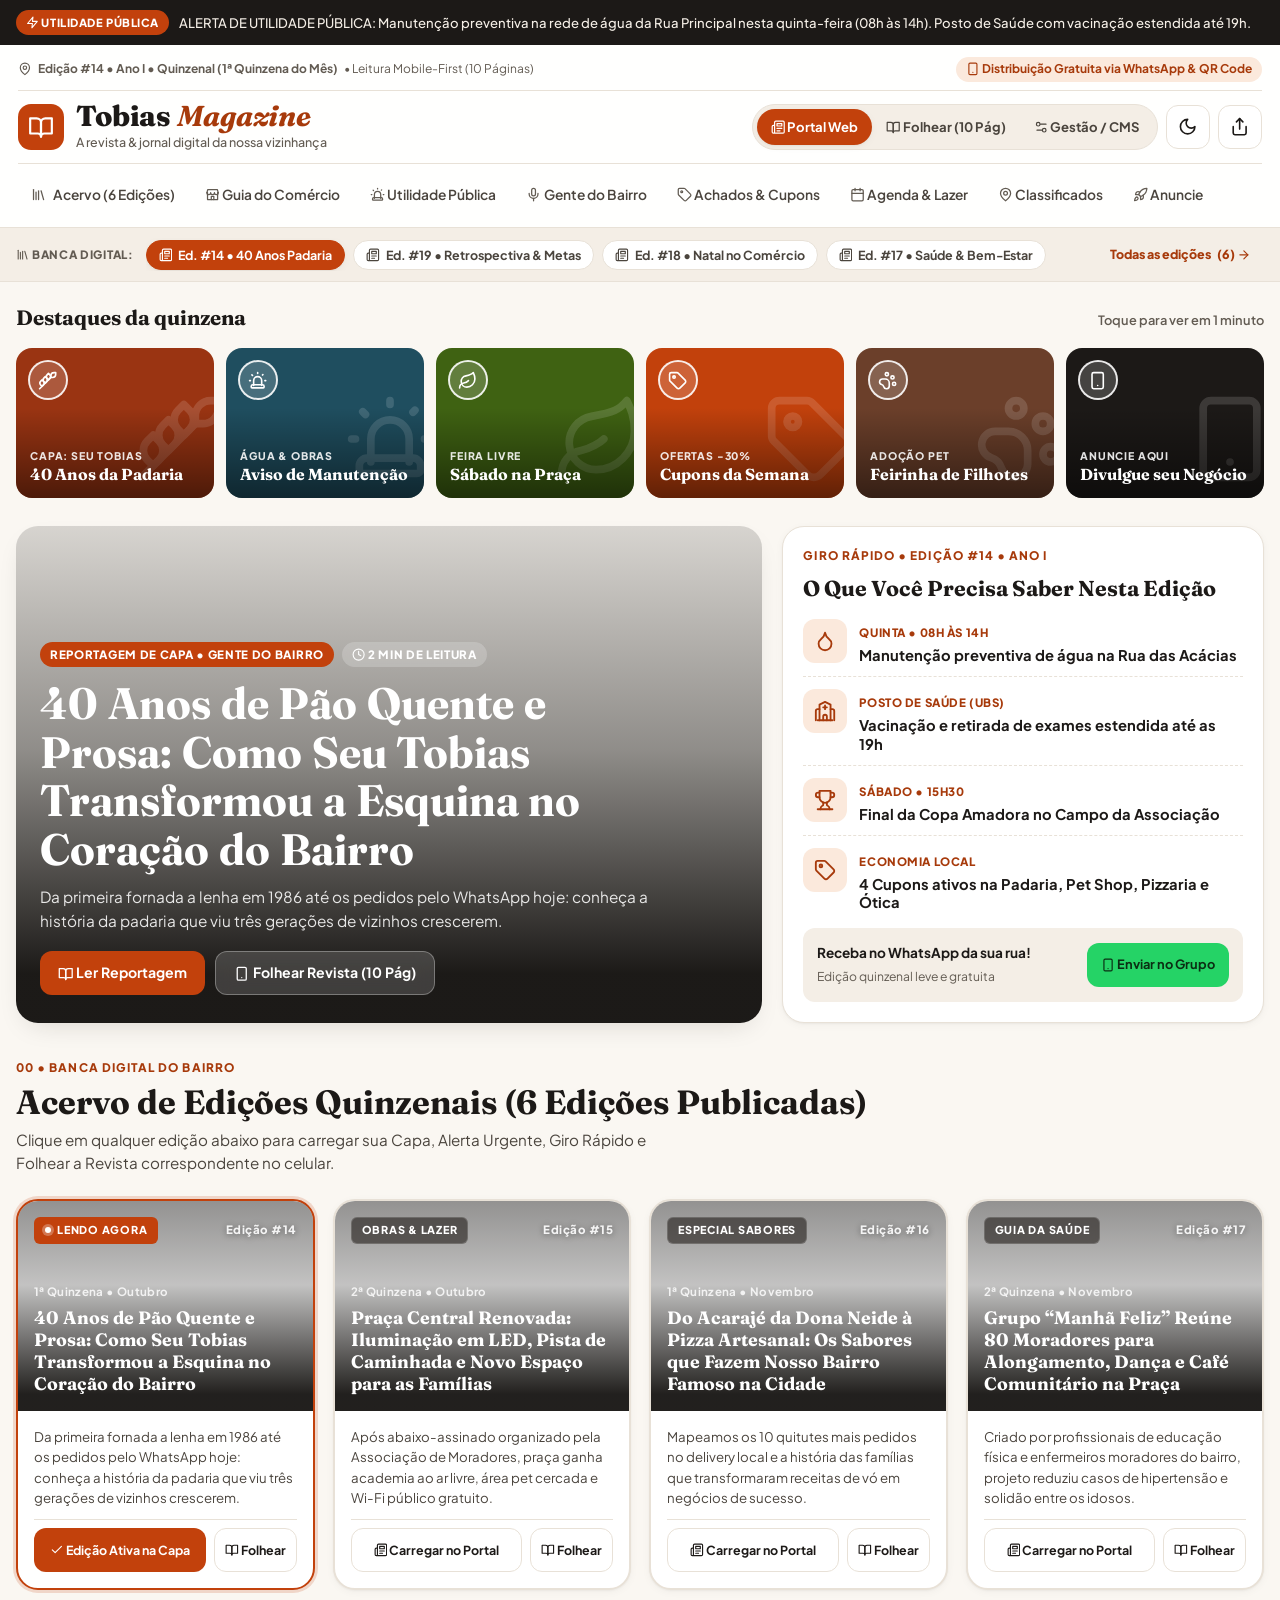
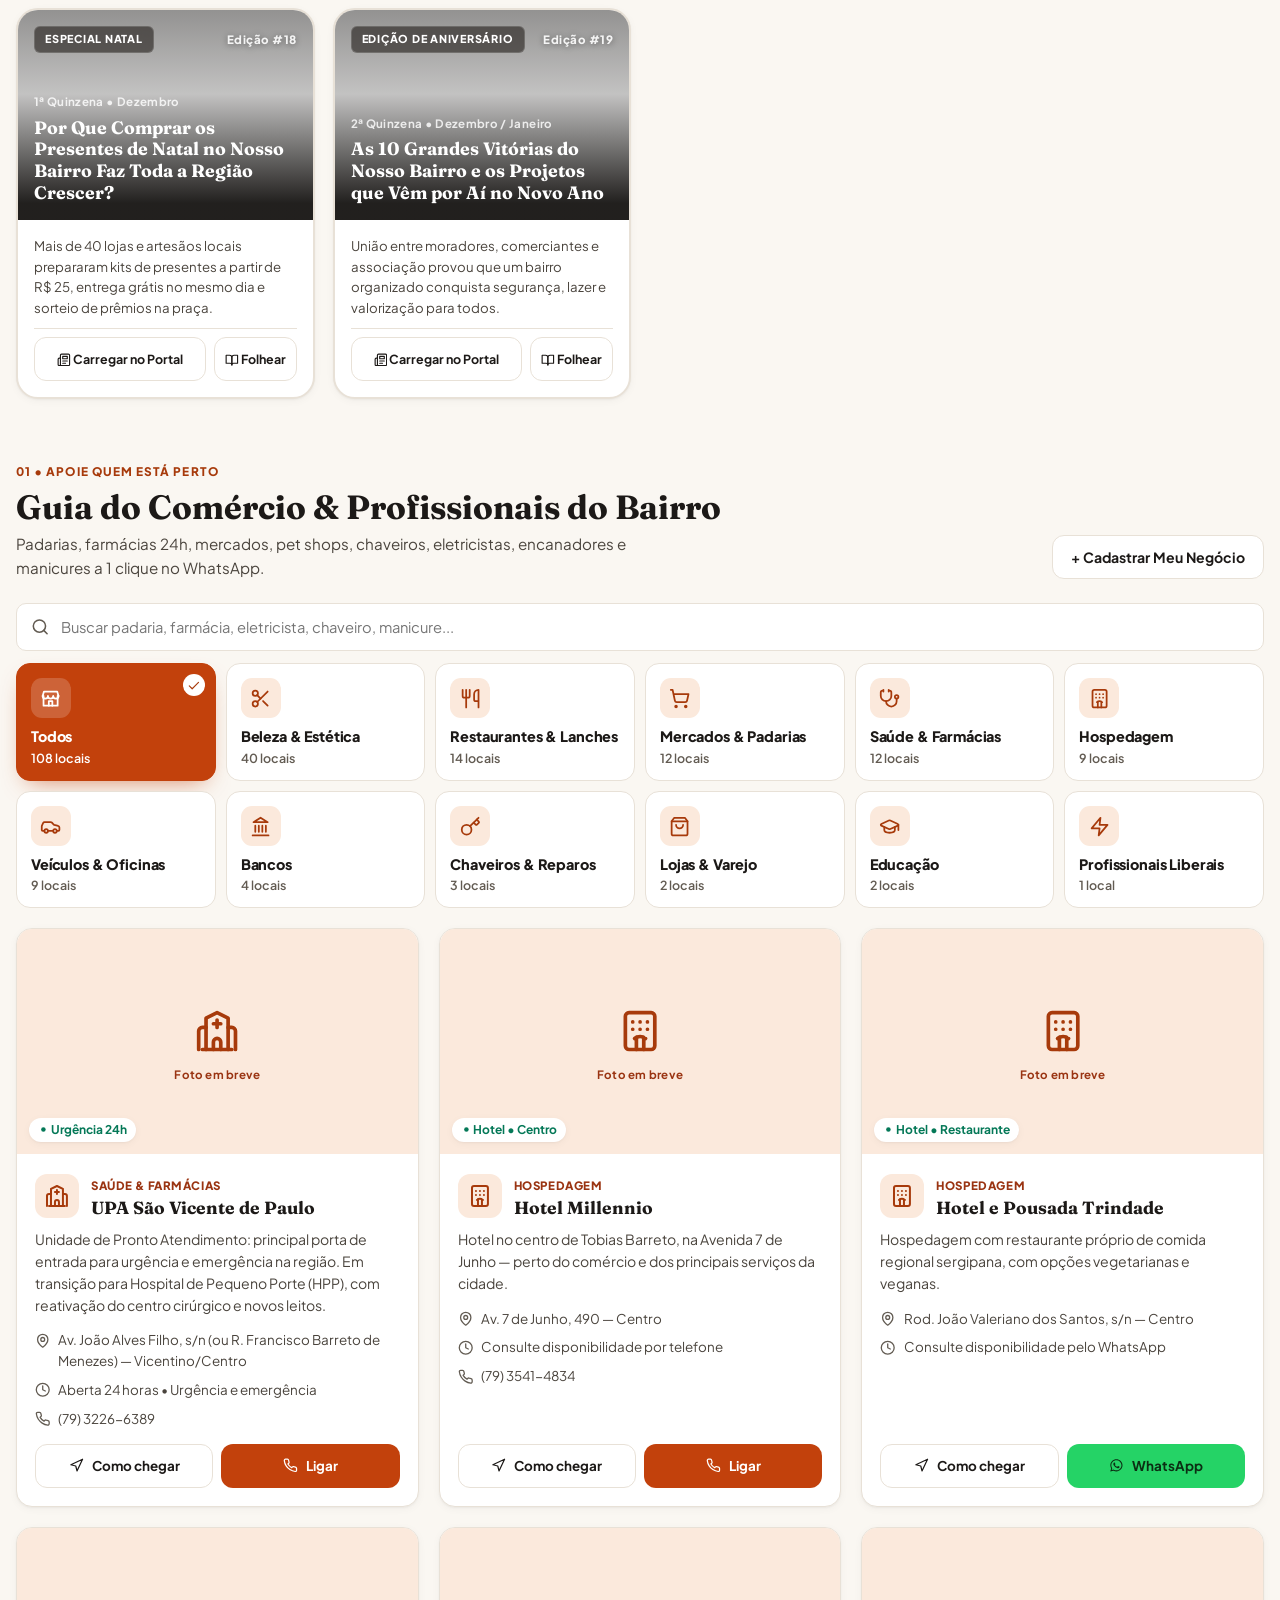
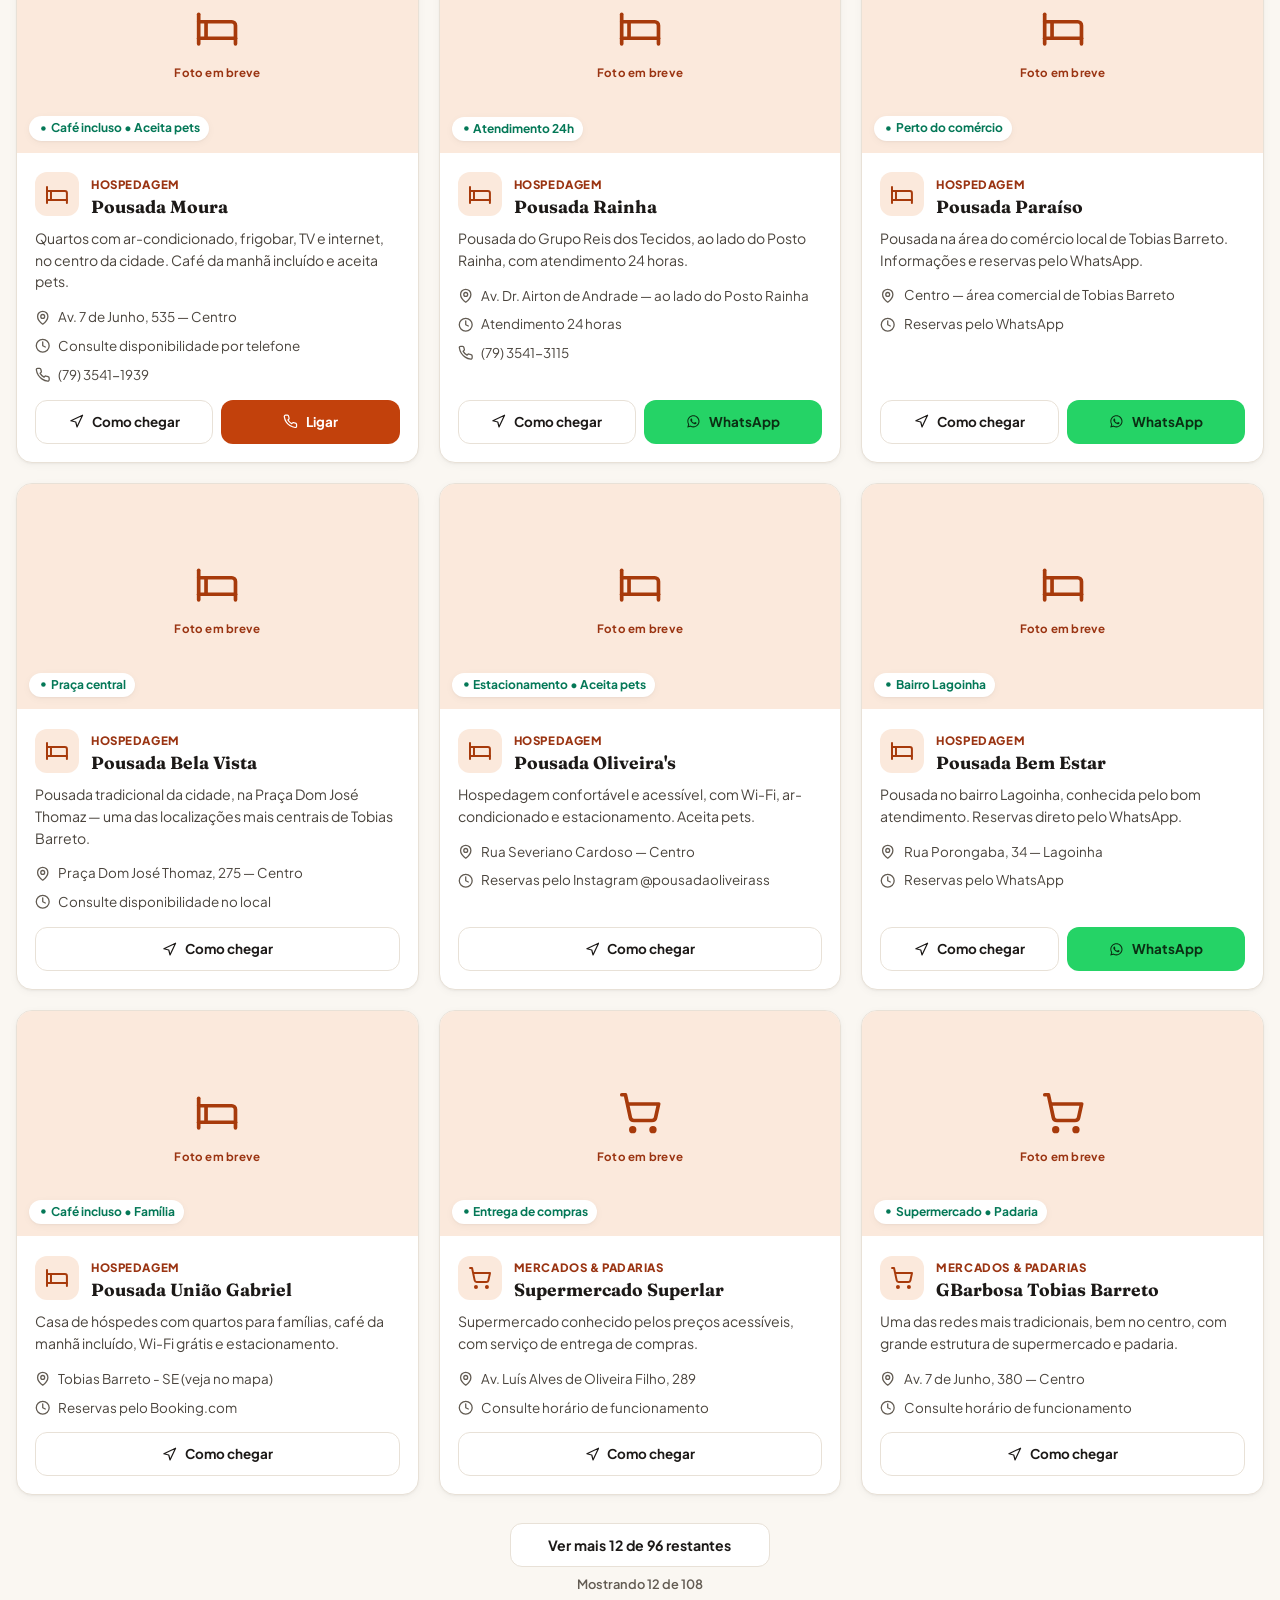
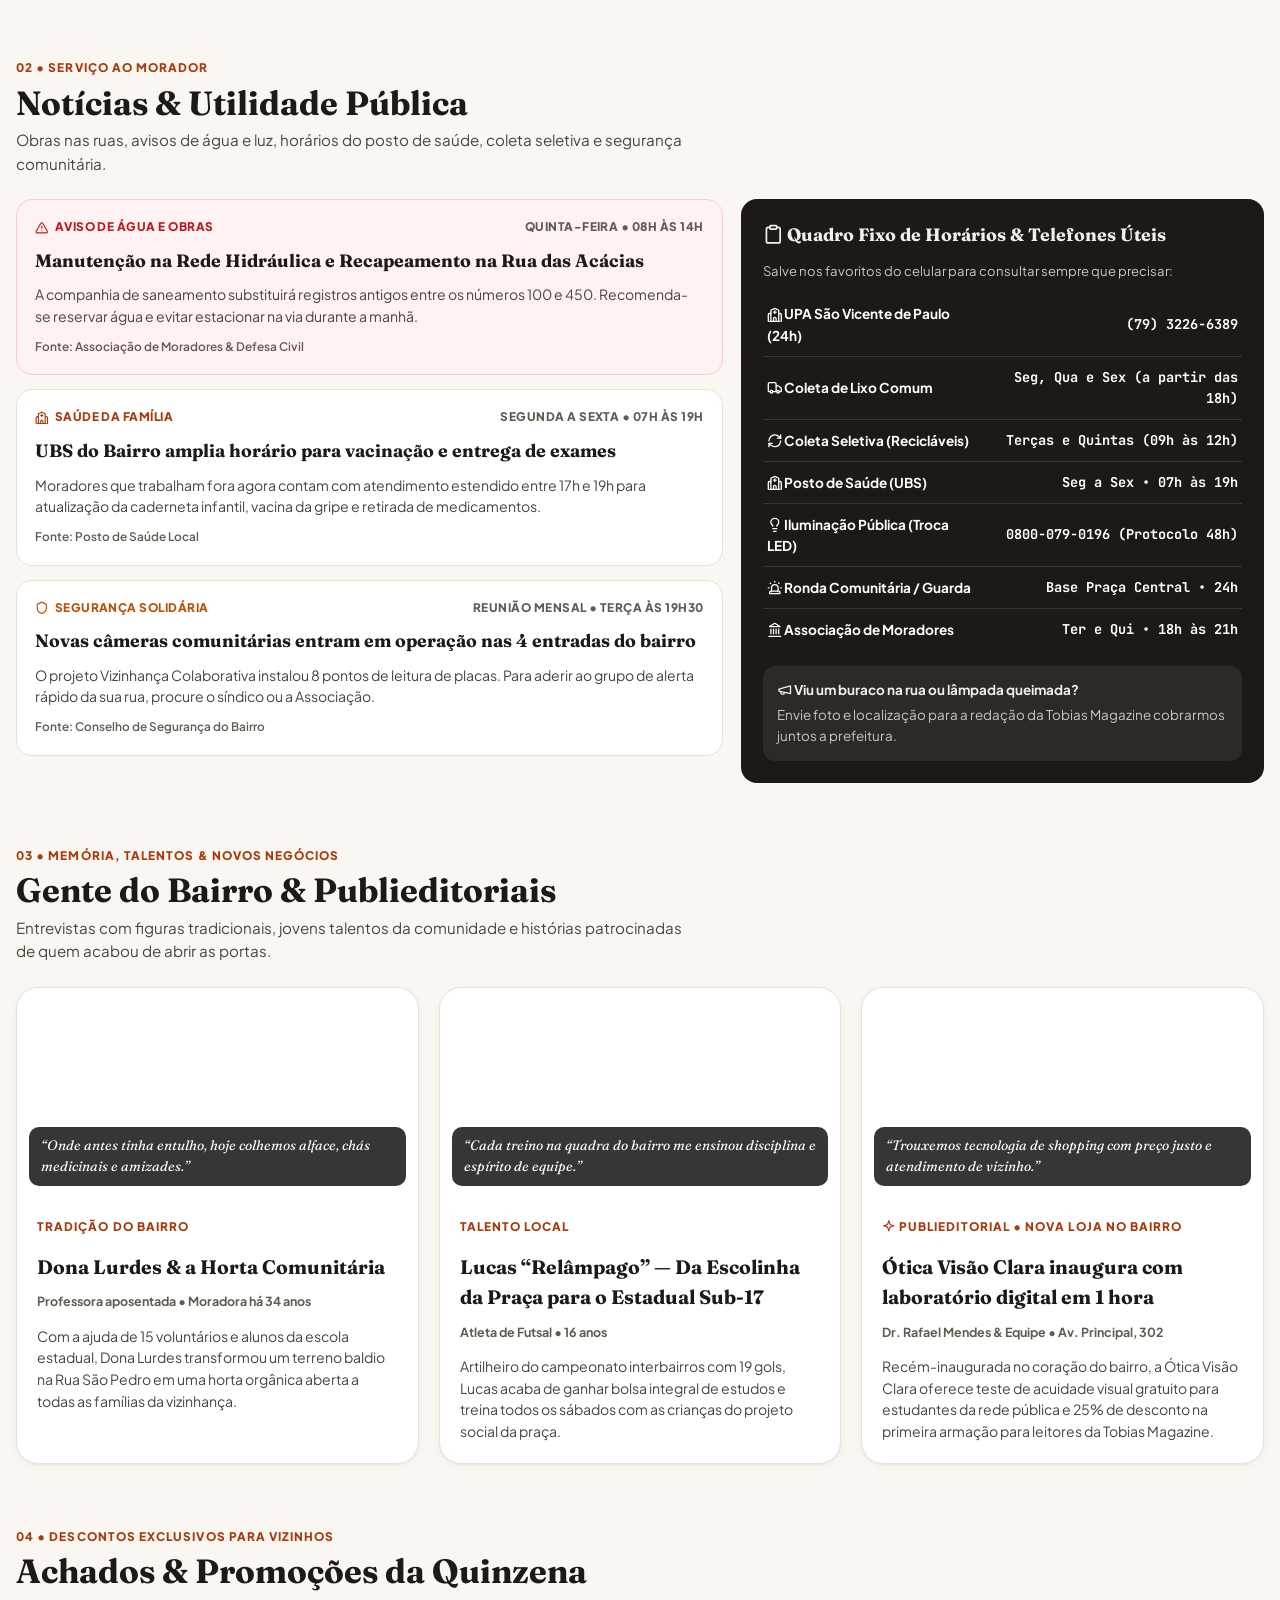
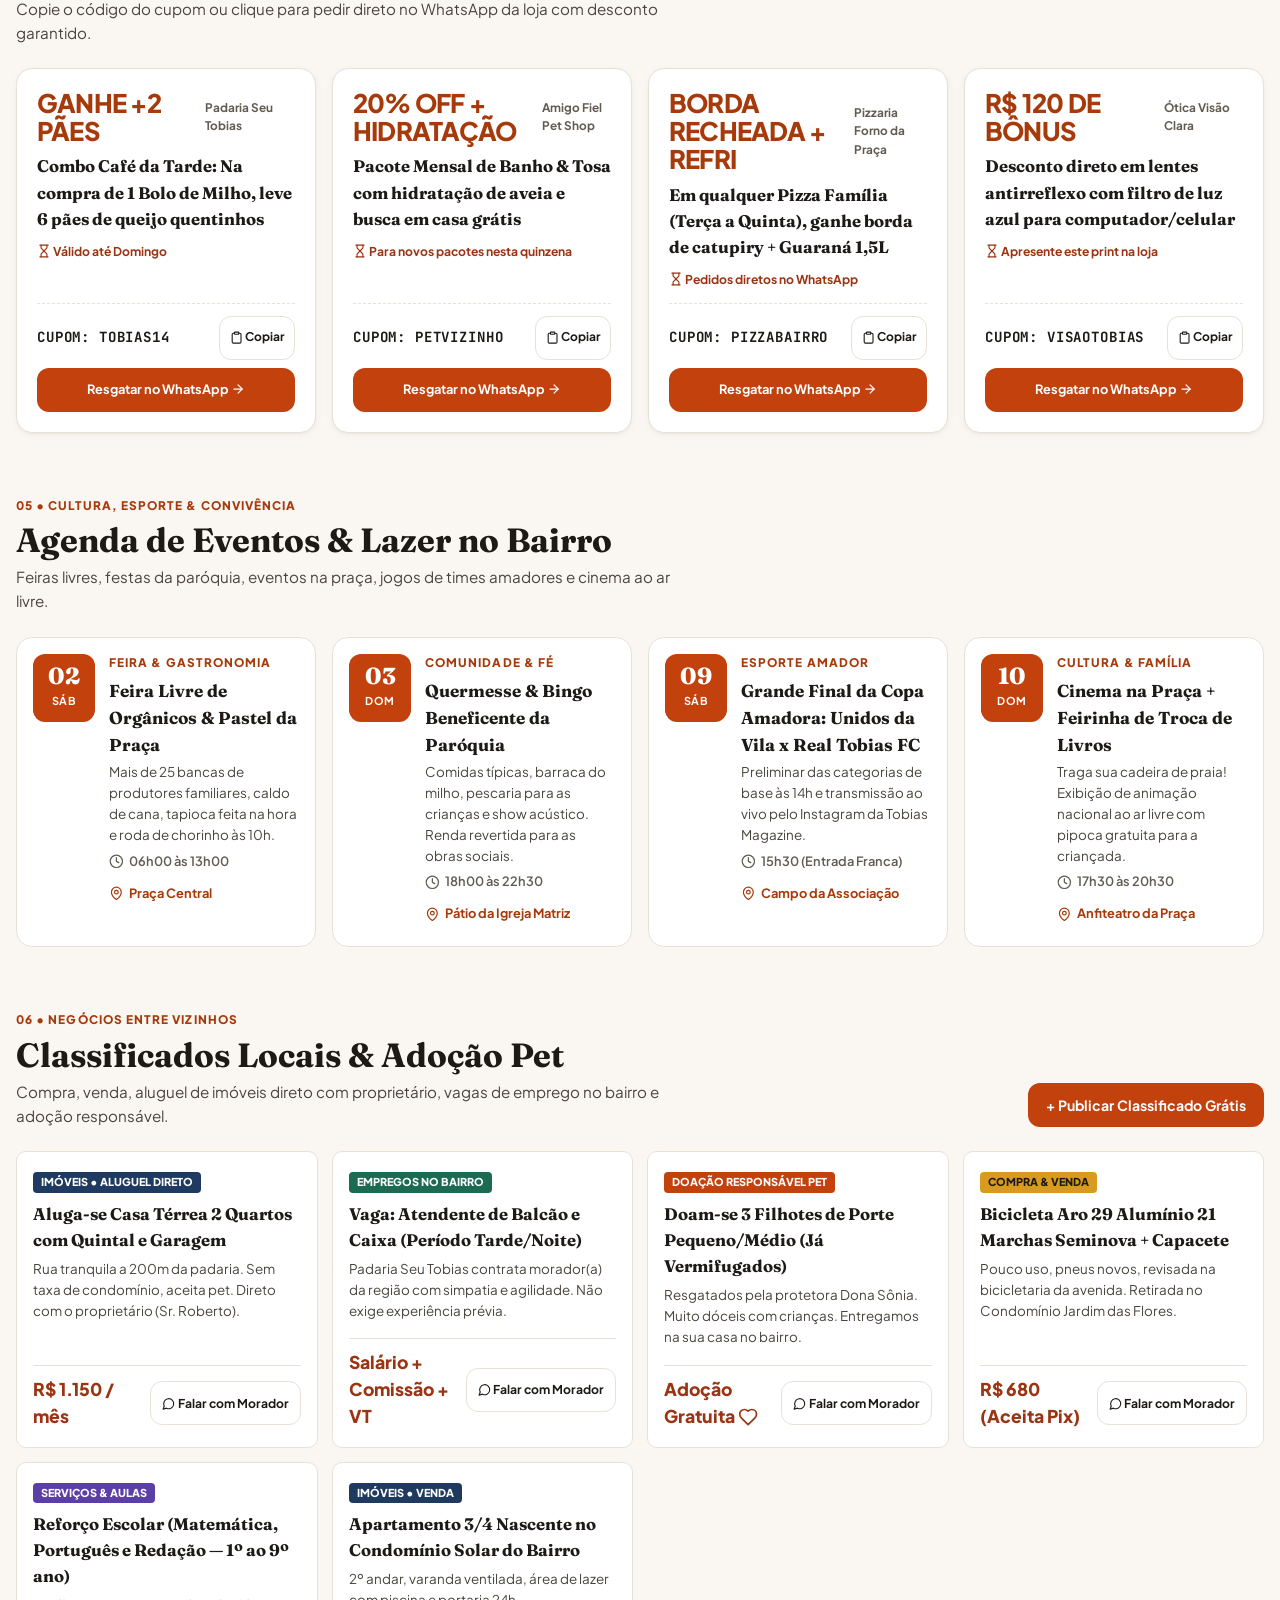
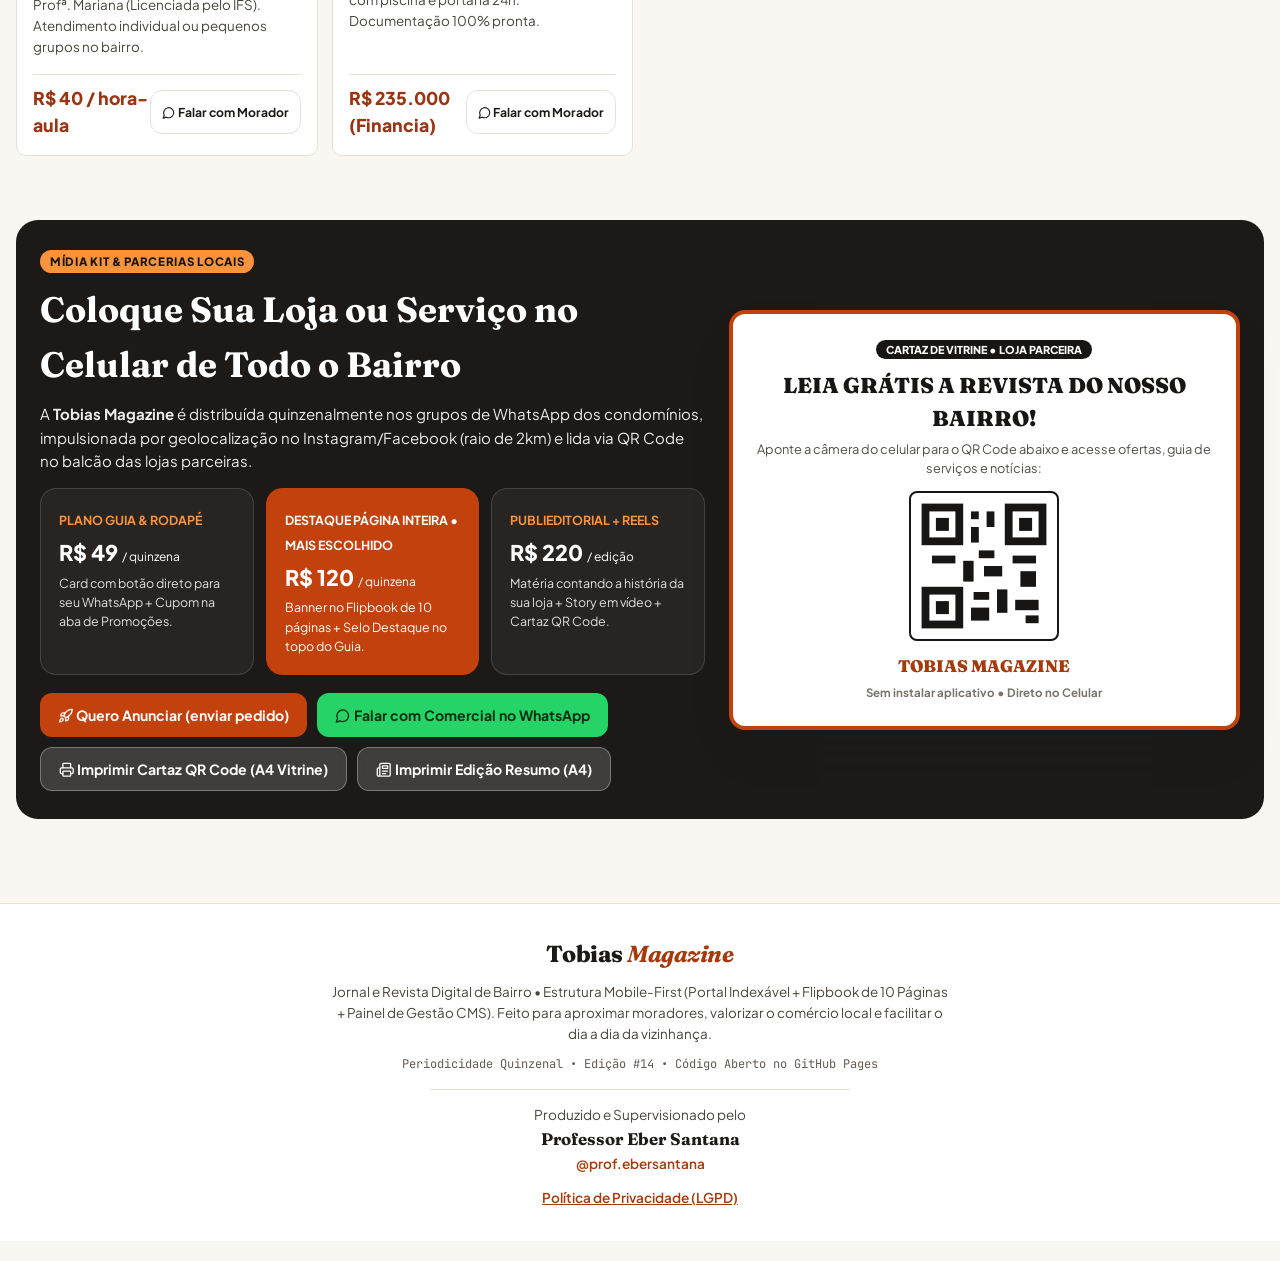
==== commit caa18f59: "Kit Google Play (ícone, destaque, capturas, textos) e página de Política de Privacidade (LGPD) Co-Au" ====
--- a/index.html
+++ b/index.html
@@ -20,7 +20,7 @@
   <link rel="preconnect" href="https://fonts.gstatic.com" crossorigin />
   <link href="https://fonts.googleapis.com/css2?family=Fraunces:ital,opsz,wght@0,9..144,600..800;1,9..144,600..800&family=JetBrains+Mono:wght@600;800&family=Plus+Jakarta+Sans:wght@400;500;600;700;800&display=swap" rel="stylesheet" />
 
-  <link rel="stylesheet" href="styles.css?v=202610301618" />
+  <link rel="stylesheet" href="styles.css?v=202610301625" />
 </head>
 <body>
   <a class="skip-link" id="skipLink" href="#conteudo">Pular para o conteúdo</a>
@@ -464,6 +464,7 @@
         Produzido e Supervisionado pelo<br>
         <strong style="font-family:var(--font-serif); font-size:1.05rem; color:var(--text-main);">Professor Eber Santana</strong><br>
         <a href="https://www.instagram.com/prof.ebersantana/" target="_blank" rel="noopener" style="color:var(--brand-text); font-weight:600; text-decoration:none;">@prof.ebersantana</a>
+        <div style="margin-top:12px;"><a href="privacidade.html" style="color:var(--brand-text); font-weight:600;">Política de Privacidade (LGPD)</a></div>
       </div>
     </div>
   </footer>
@@ -507,11 +508,11 @@
     <div vw-plugin-wrapper><div class="vw-plugin-top-wrapper"></div></div>
   </div>
   <script src="https://vlibras.gov.br/app/vlibras-plugin.js" defer onload="try{new window.VLibras.Widget('https://vlibras.gov.br/app')}catch(e){}"></script>
-  <script src="icons.js?v=202610301618"></script>
-  <script src="config.js?v=202610301618"></script>
-  <script src="data.js?v=202610301618"></script>
-  <script src="app.js?v=202610301618"></script>
-  <script src="pwa.js?v=202610301618"></script>
-  <script src="a11y.js?v=202610301618"></script>
+  <script src="icons.js?v=202610301625"></script>
+  <script src="config.js?v=202610301625"></script>
+  <script src="data.js?v=202610301625"></script>
+  <script src="app.js?v=202610301625"></script>
+  <script src="pwa.js?v=202610301625"></script>
+  <script src="a11y.js?v=202610301625"></script>
 </body>
 </html>
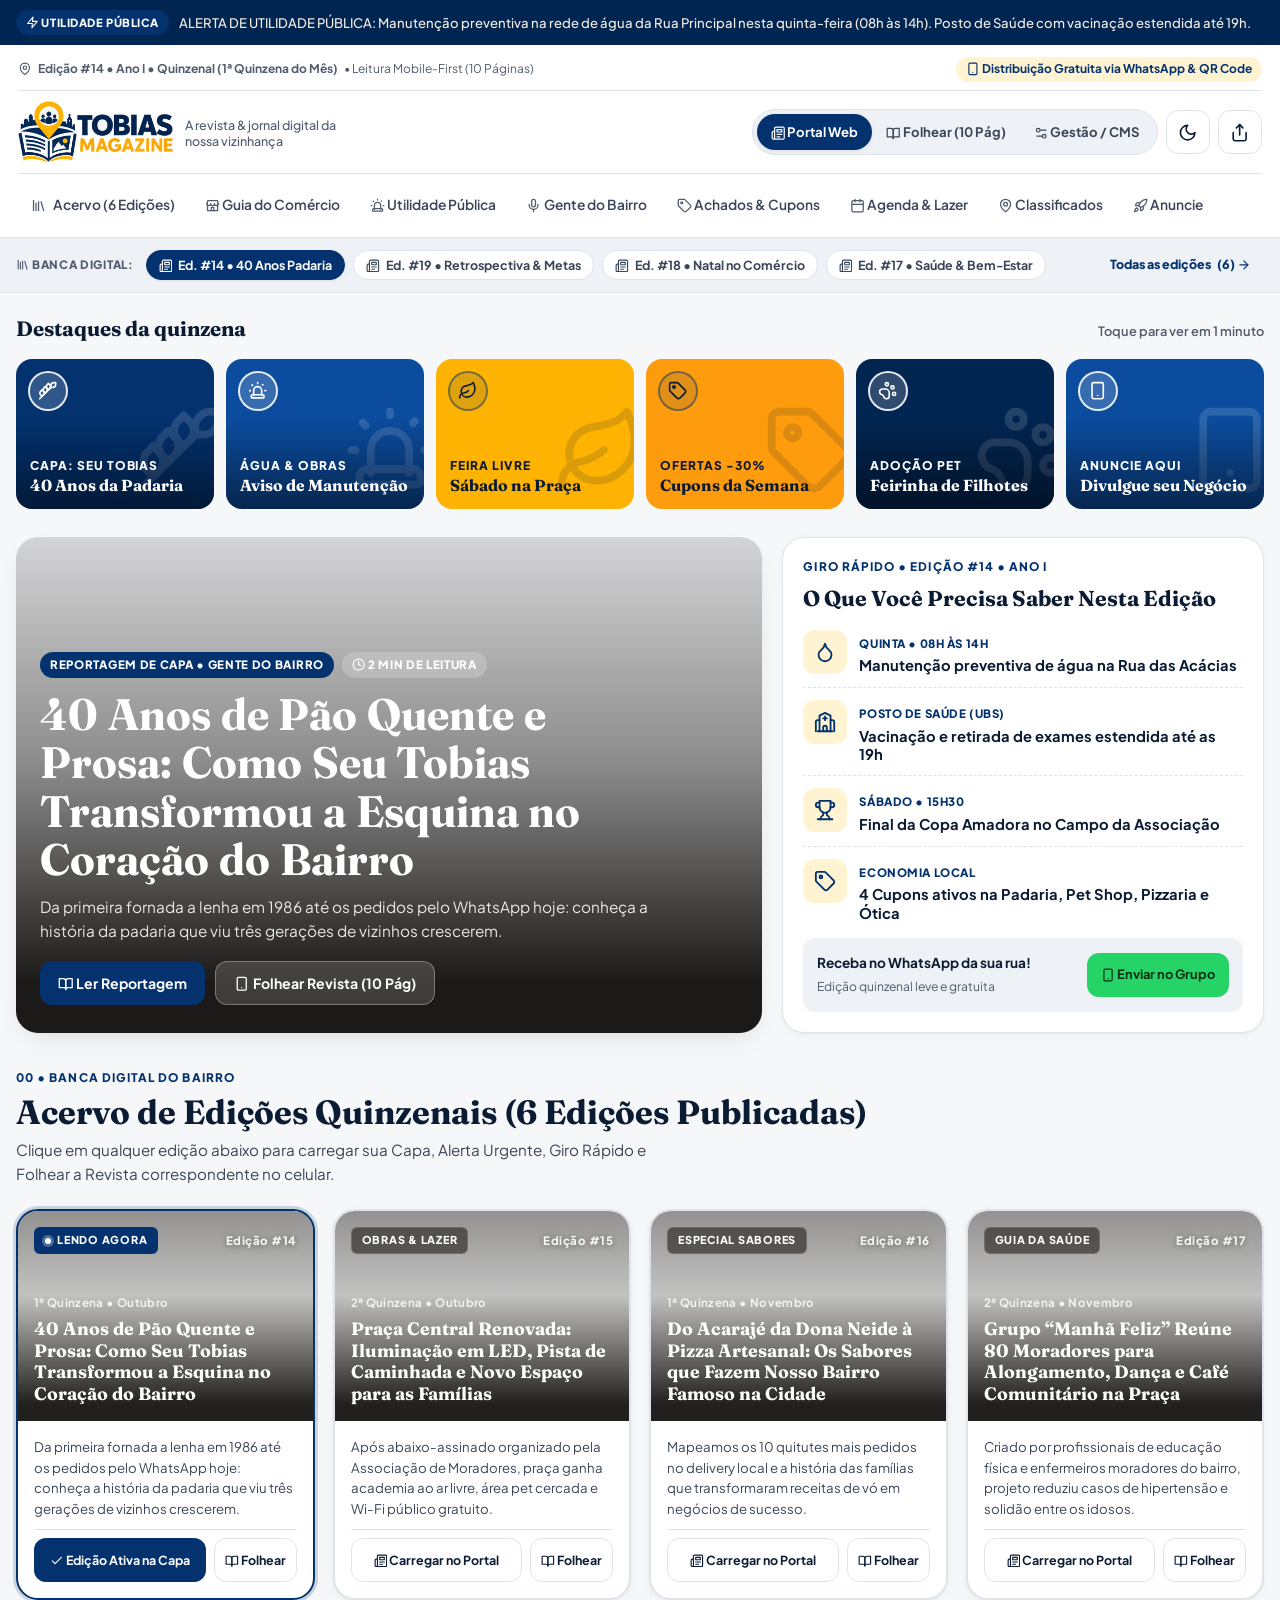
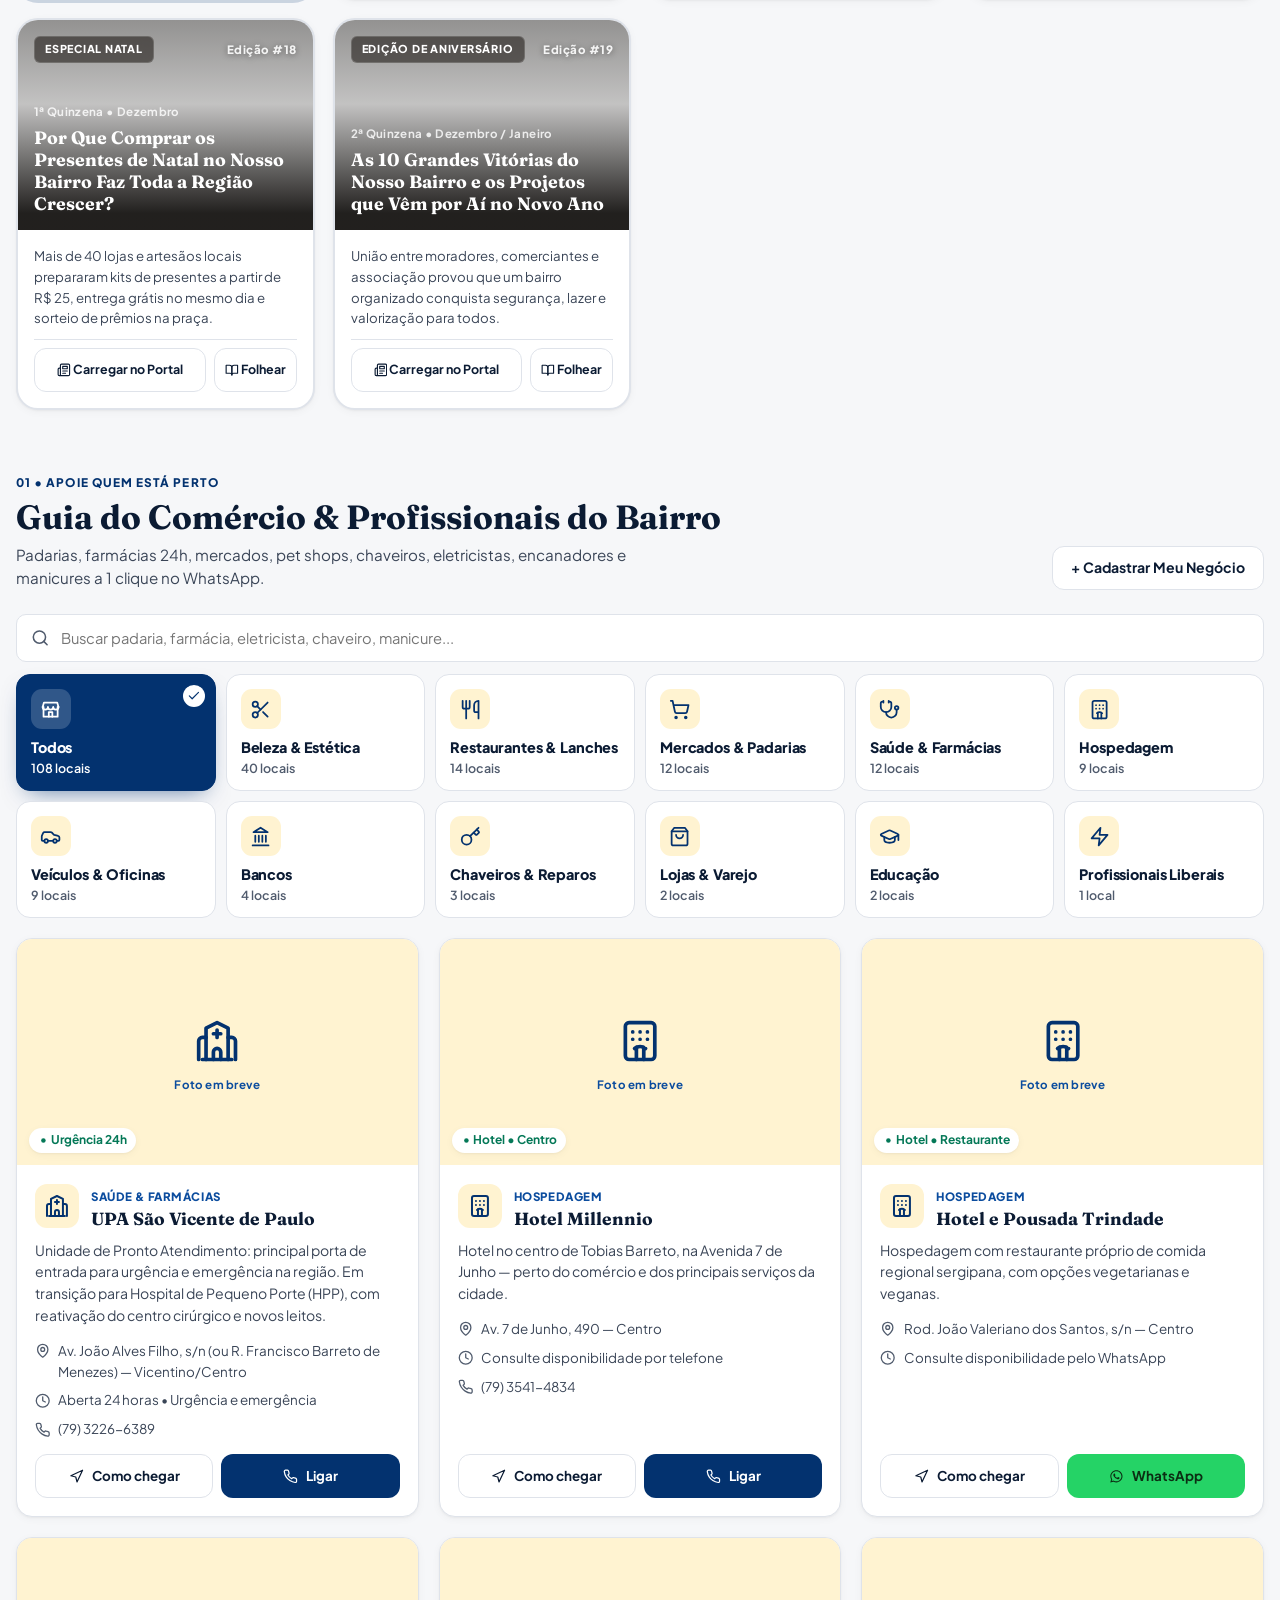
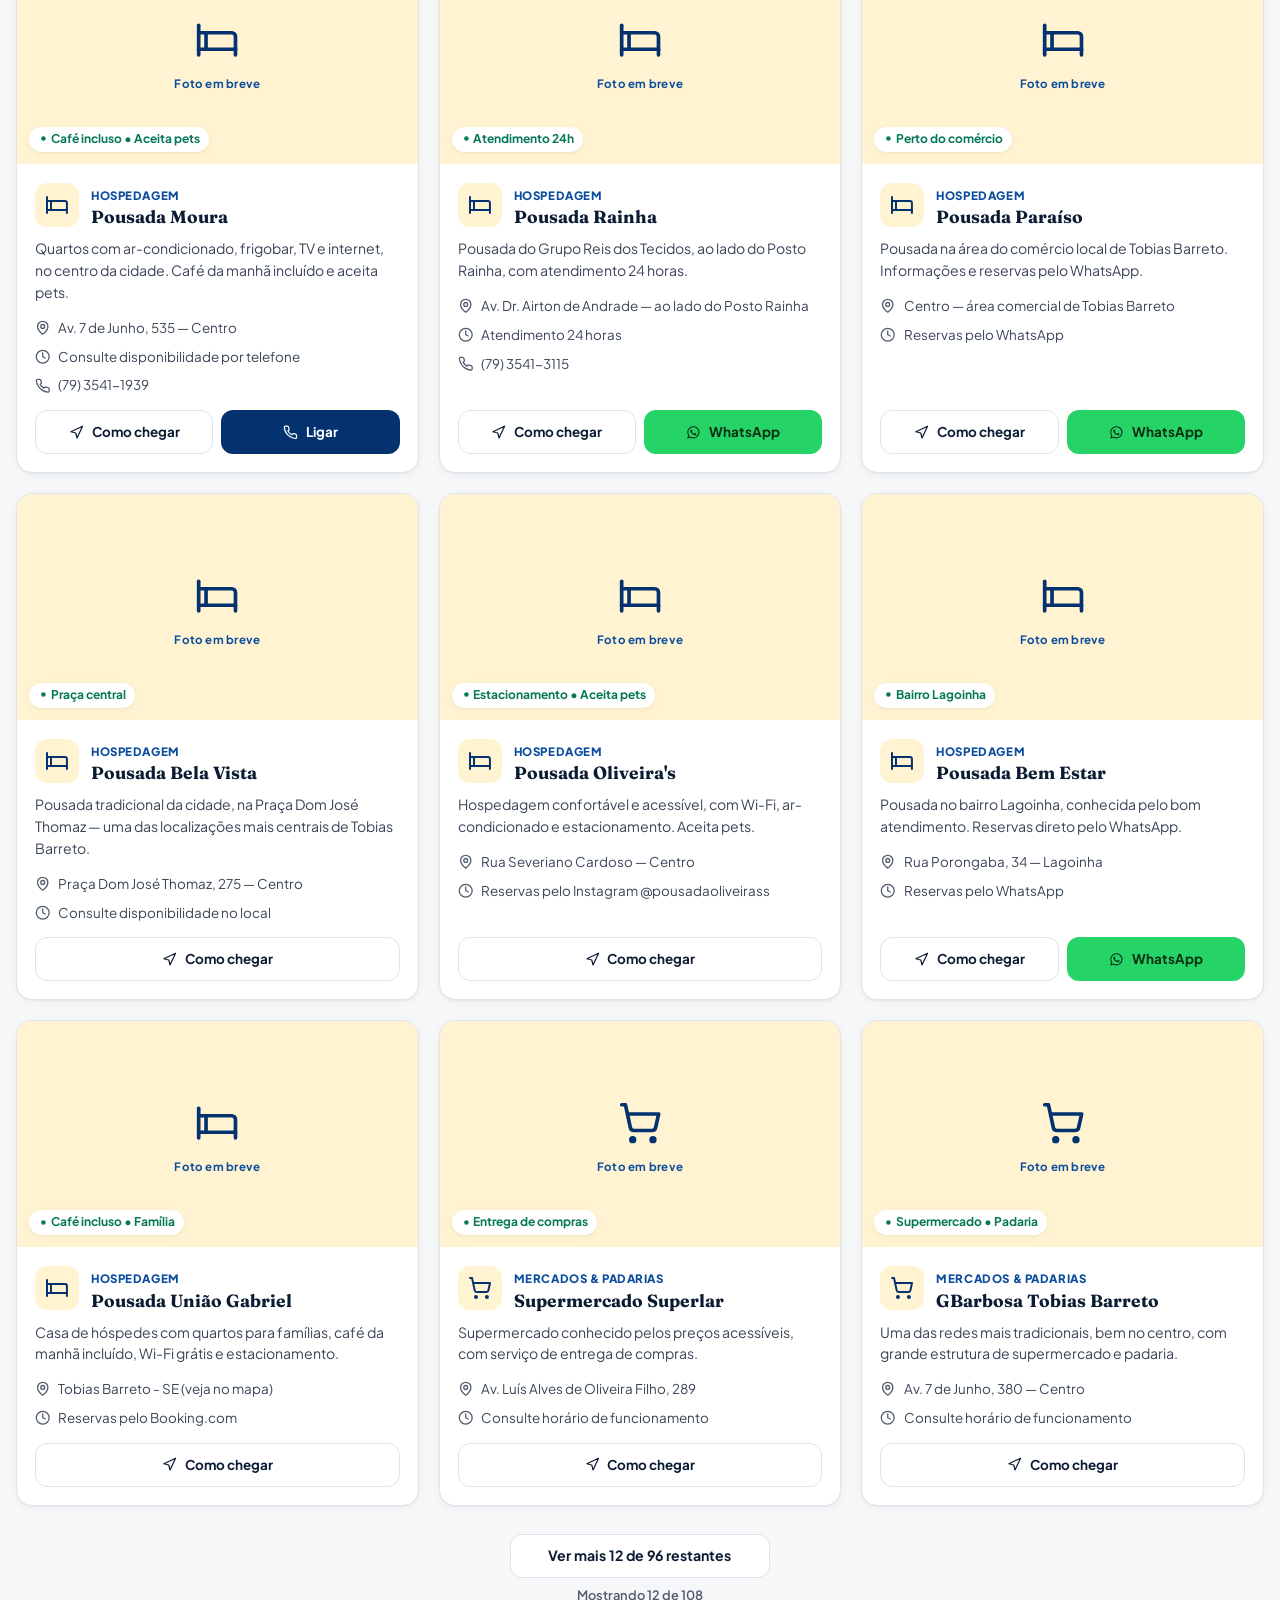
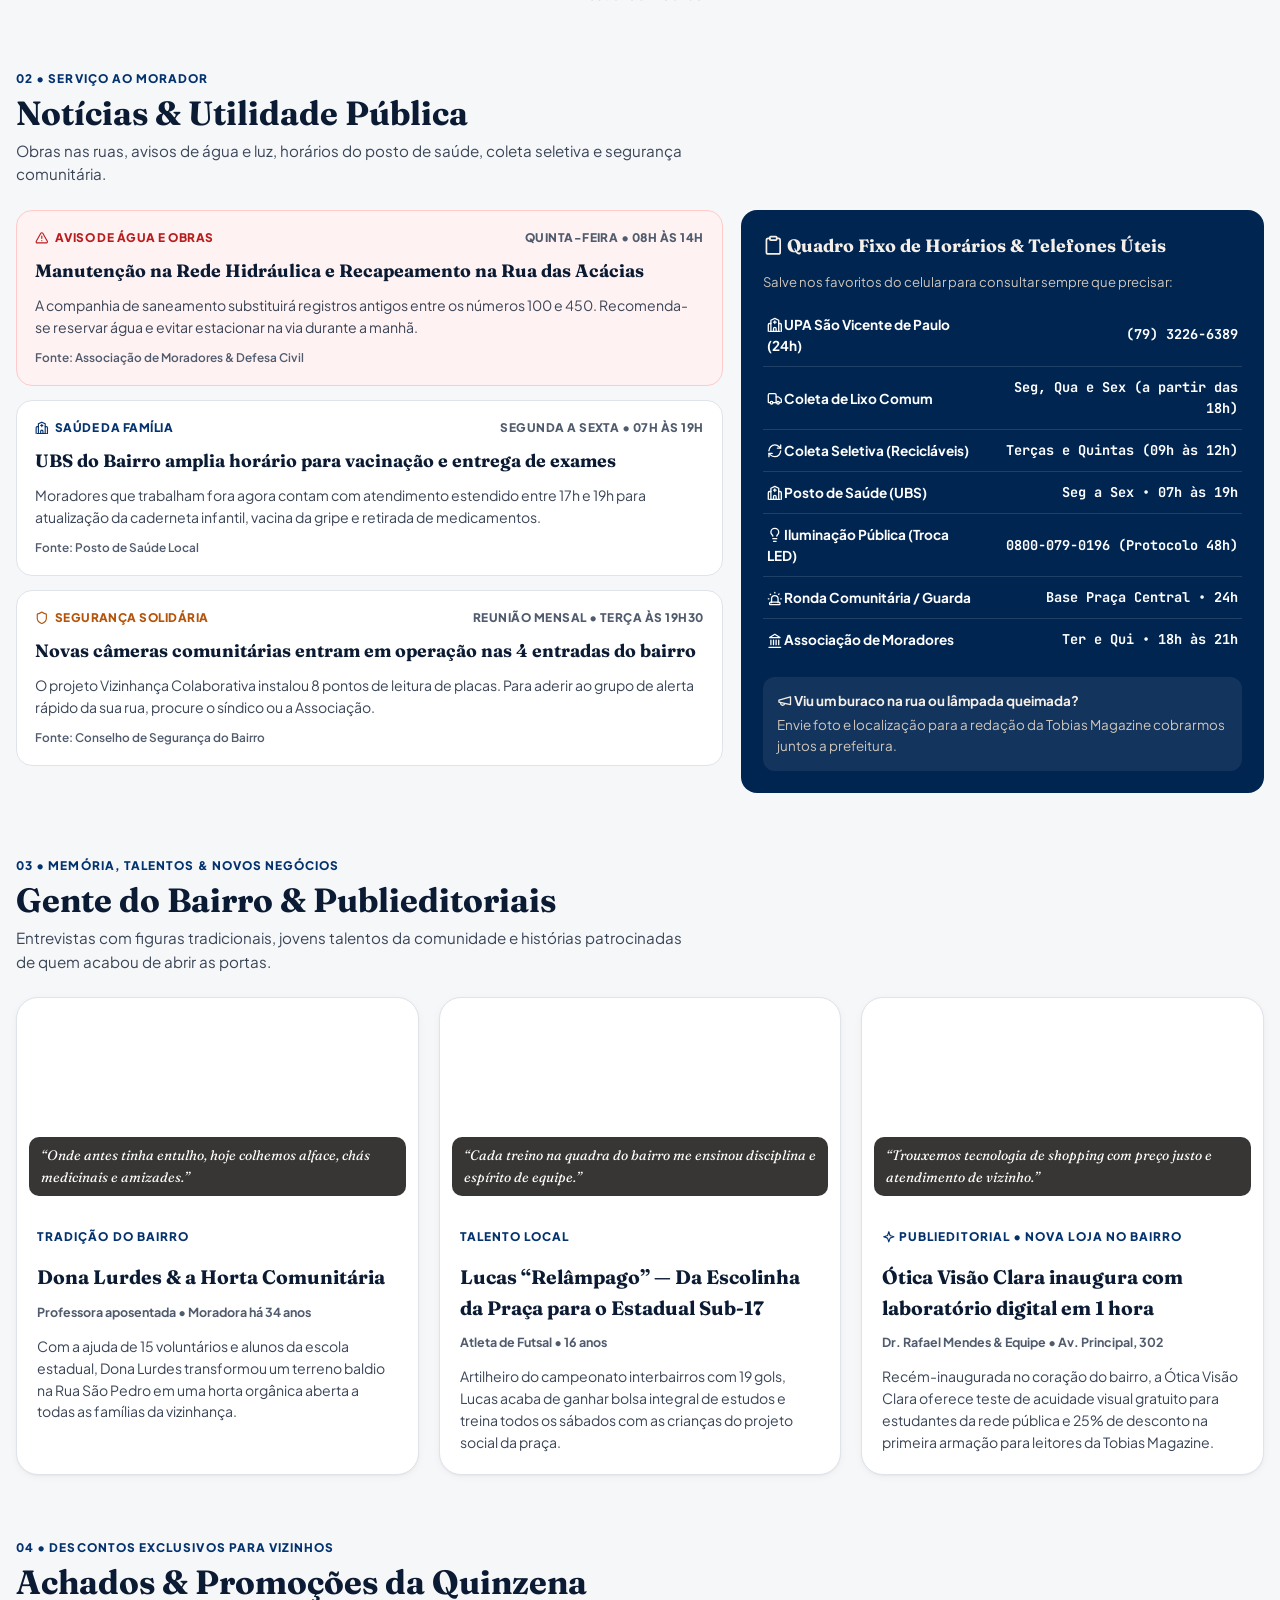
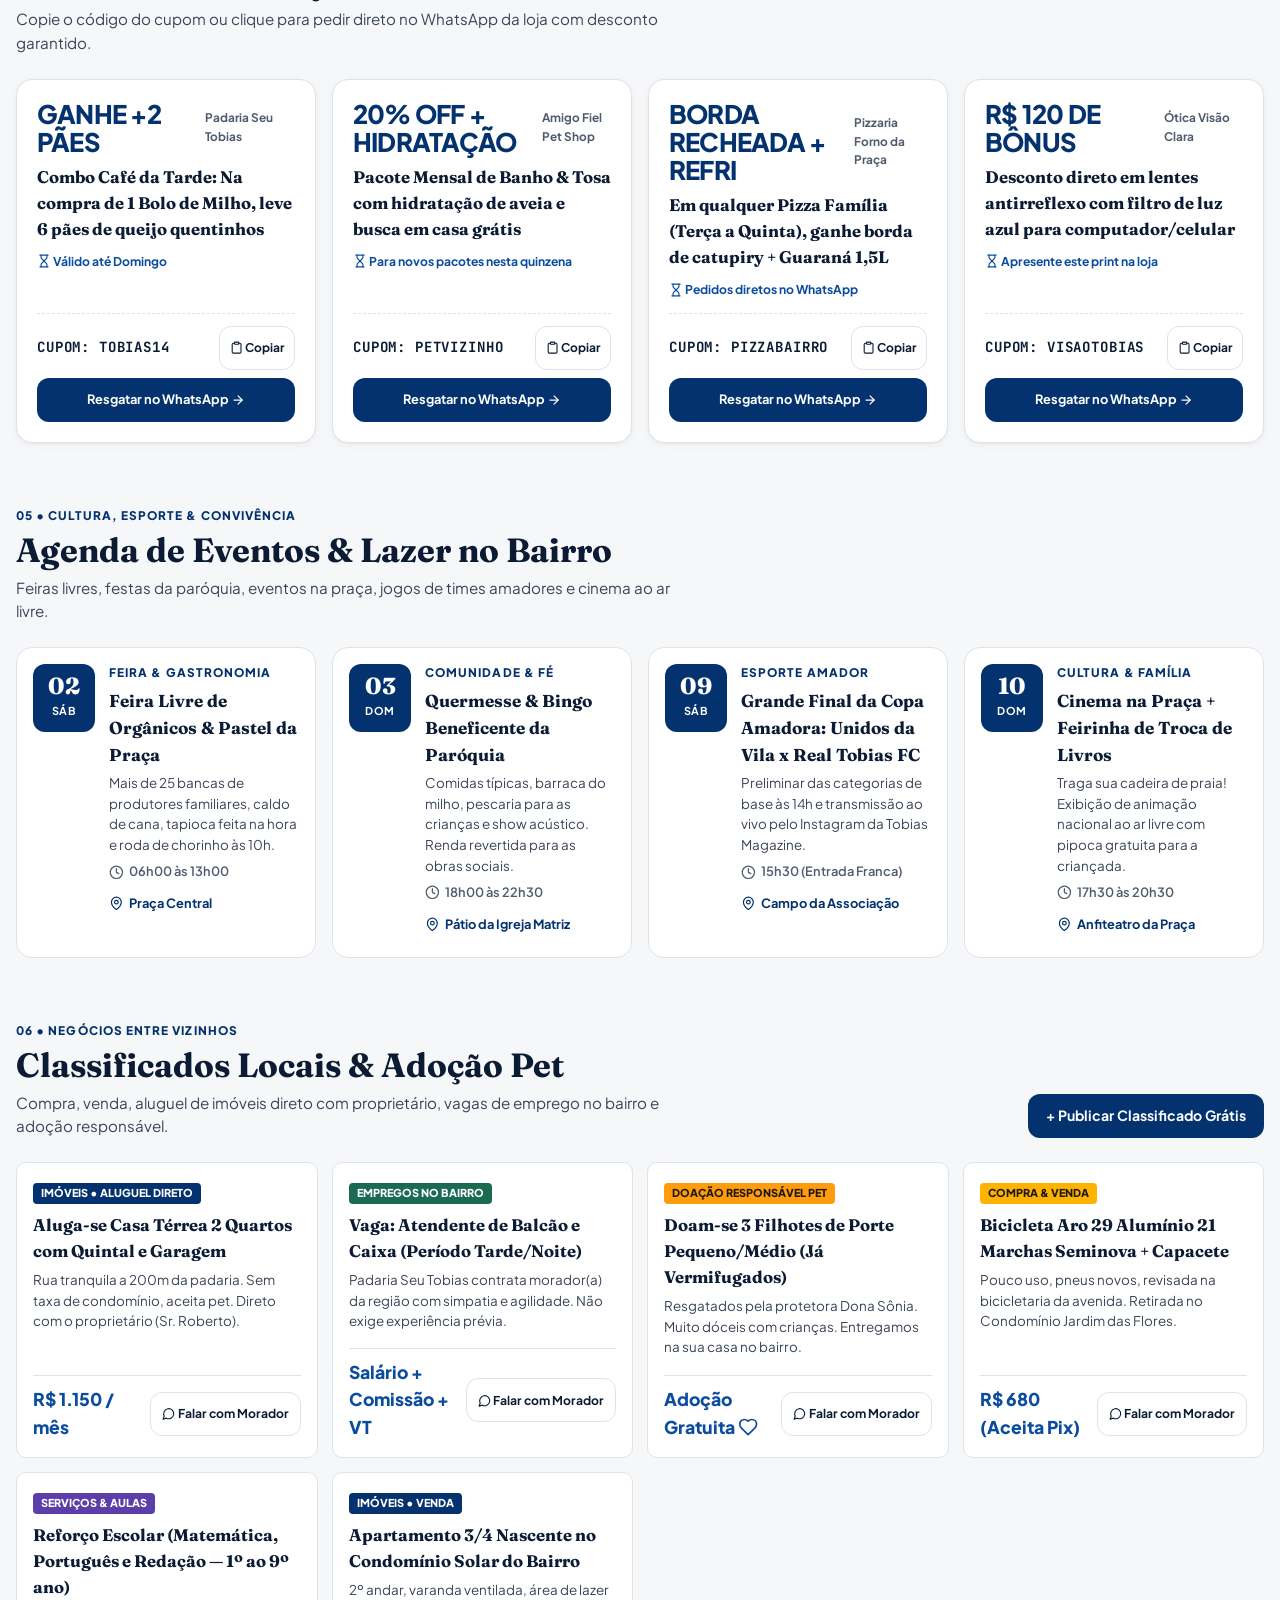
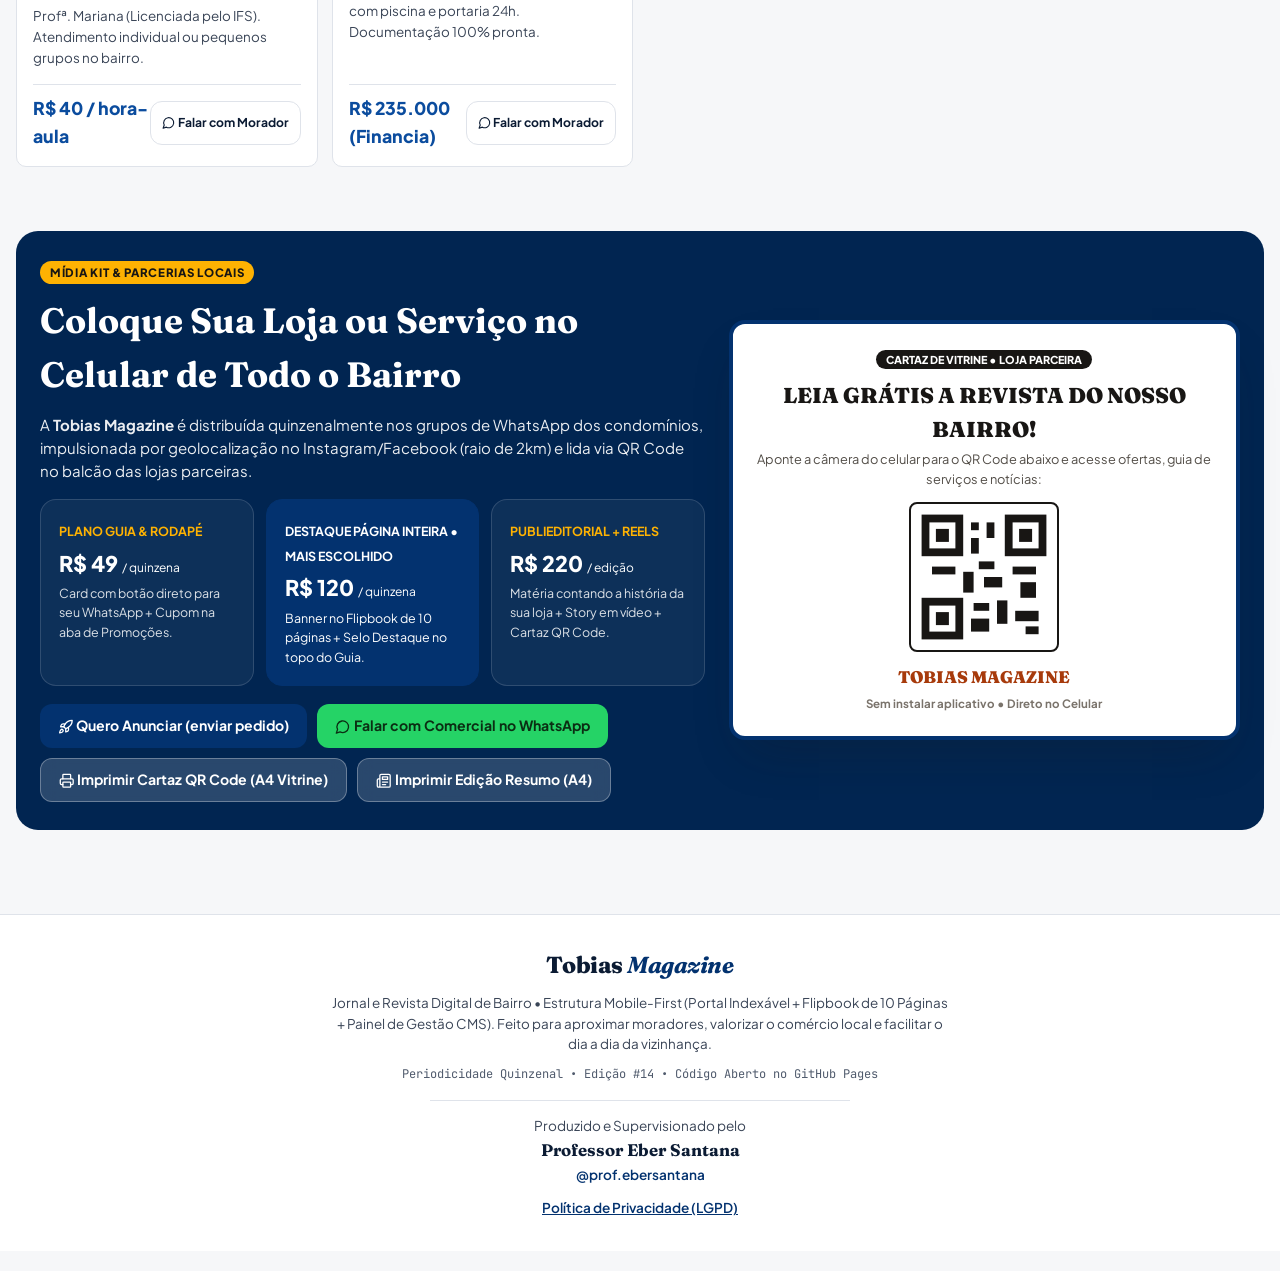
==== commit 81f989ef: "Tema da logo: paleta azul-marinho/amarelo (claro e escuro), logo no cabeçalho, novos ícones do app e" ====
--- a/index.html
+++ b/index.html
@@ -5,8 +5,7 @@
   <meta name="viewport" content="width=device-width, initial-scale=1.0, maximum-scale=5.0, viewport-fit=cover" />
   <title>Tobias Magazine — Jornal & Revista Digital do Nosso Bairro</title>
   <meta name="description" content="Tobias Magazine: Guia do Comércio e Serviços no WhatsApp, Utilidade Pública, Agenda da Praça, Histórias de Moradores, Cupons de Desconto e Classificados do Bairro." />
-  <meta name="theme-color" content="#c2410c" />
-  <link rel="icon" type="image/svg+xml" href="favicon.svg" />
+  <meta name="theme-color" content="#03326f" />
   <link rel="icon" type="image/png" sizes="32x32" href="favicon-32.png" />
   <link rel="apple-touch-icon" href="apple-touch-icon.png" />
   <link rel="manifest" href="manifest.webmanifest" />
@@ -20,7 +19,7 @@
   <link rel="preconnect" href="https://fonts.gstatic.com" crossorigin />
   <link href="https://fonts.googleapis.com/css2?family=Fraunces:ital,opsz,wght@0,9..144,600..800;1,9..144,600..800&family=JetBrains+Mono:wght@600;800&family=Plus+Jakarta+Sans:wght@400;500;600;700;800&display=swap" rel="stylesheet" />
 
-  <link rel="stylesheet" href="styles.css?v=202610301625" />
+  <link rel="stylesheet" href="styles.css?v=202610301640" />
 </head>
 <body>
   <a class="skip-link" id="skipLink" href="#conteudo">Pular para o conteúdo</a>
@@ -43,13 +42,8 @@
 
       <div class="header-main">
         <a href="#" class="brand-logo" onclick="window.TobiasApp.switchMode('portal')" aria-label="Tobias Magazine — página inicial">
-          <span class="brand-mark" aria-hidden="true">
-            <svg class="tm-ic" viewBox="0 0 24 24" fill="none" stroke="currentColor" stroke-width="2" stroke-linecap="round" stroke-linejoin="round"><path d="M2 4h6a4 4 0 0 1 4 4v13a3 3 0 0 0-3-3H2z"/><path d="M22 4h-6a4 4 0 0 0-4 4v13a3 3 0 0 1 3-3h7z"/></svg>
-          </span>
-          <span class="brand-text">
-            <span class="brand-title">Tobias <span class="accent">Magazine</span></span>
-            <span class="brand-subtitle">A revista &amp; jornal digital da nossa vizinhança</span>
-          </span>
+          <img class="brand-img" src="logo-horizontal.png" alt="Tobias Magazine" width="150" height="62" />
+          <span class="brand-subtitle brand-subtitle-desk">A revista &amp; jornal digital da nossa vizinhança</span>
         </a>
 
         <div class="header-actions">
@@ -508,11 +502,11 @@
     <div vw-plugin-wrapper><div class="vw-plugin-top-wrapper"></div></div>
   </div>
   <script src="https://vlibras.gov.br/app/vlibras-plugin.js" defer onload="try{new window.VLibras.Widget('https://vlibras.gov.br/app')}catch(e){}"></script>
-  <script src="icons.js?v=202610301625"></script>
-  <script src="config.js?v=202610301625"></script>
-  <script src="data.js?v=202610301625"></script>
-  <script src="app.js?v=202610301625"></script>
-  <script src="pwa.js?v=202610301625"></script>
-  <script src="a11y.js?v=202610301625"></script>
+  <script src="icons.js?v=202610301640"></script>
+  <script src="config.js?v=202610301640"></script>
+  <script src="data.js?v=202610301640"></script>
+  <script src="app.js?v=202610301640"></script>
+  <script src="pwa.js?v=202610301640"></script>
+  <script src="a11y.js?v=202610301640"></script>
 </body>
 </html>
--- a/styles.css
+++ b/styles.css
@@ -3,26 +3,26 @@
    ========================================================================== */
 
 :root {
-  /* Paleta "Terracota Editorial" — clara */
-  --bg-page: #faf7f2;
+  /* Paleta da logo (azul-marinho + amarelo) — clara */
+  --bg-page: #f6f7f9;
   --bg-surface: #ffffff;
-  --bg-subtle: #f4eee6;
-  --bg-accent-soft: #fbe9dc;
-  --text-main: #1c1917;
-  --text-secondary: #4a443d;
-  --text-muted: #625b52;
-  --border-color: #e8e1d7;
-  --border-strong: #d9cfc1;
+  --bg-subtle: #eef1f6;
+  --bg-accent-soft: #fff3d1;
+  --text-main: #0b1b33;
+  --text-secondary: #3a4557;
+  --text-muted: #505b6d;
+  --border-color: #dfe3ea;
+  --border-strong: #c4ccd8;
 
   /* Brand Colors */
-  --brand-primary: #c2410c;     /* Terracota / Laranja da marca (fundos com texto branco) */
-  --brand-text: #a73a0b;        /* Laranja para TEXTO sobre fundos claros (contraste AA) */
-  --brand-primary-hover: #9a3412;
-  --brand-primary-soft: #fbe9dc;
-  --brand-ink: #1c1917;         /* Faixas escuras (ticker, mídia kit) */
-  --brand-secondary: #9a3412;   /* Terracota escuro (categorias, preços) */
-  --brand-gold: #fb923c;        /* Destaque / selos */
-  --brand-navy: #c2410c;        /* Mantido por compatibilidade (agenda) */
+  --brand-primary: #03326f;     /* Azul-marinho da logo (fundos com texto branco 12,4:1) */
+  --brand-text: #03326f;        /* Azul para TEXTO e foco sobre fundos claros */
+  --brand-primary-hover: #012551;
+  --brand-primary-soft: #fff3d1;
+  --brand-ink: #012551;         /* Faixas escuras (ticker, mídia kit) */
+  --brand-secondary: #0b4c9e;   /* Azul médio (categorias, preços): 8,3:1 sobre branco */
+  --brand-gold: #feb202;        /* Amarelo da logo: sempre FUNDO, com texto azul/escuro */
+  --brand-navy: #03326f;        /* Mantido por compatibilidade (agenda) */
   --whatsapp: #25D366;
   --whatsapp-dark: #128C7E;
 
@@ -51,22 +51,22 @@
 }
 
 [data-theme="dark"] {
-  --bg-page: #141210;
-  --bg-surface: #1e1b18;
-  --bg-subtle: #29241f;
-  --bg-accent-soft: #3a2216;
-  --text-main: #f5efe7;
-  --text-secondary: #cfc6bb;
-  --text-muted: #b8afa4;
-  --border-color: #35302a;
-  --border-strong: #4a423a;
-
-  --brand-primary: #c2410c;     /* fundo de botões/selos (texto branco 5,2:1) */
-  --brand-text: #f58a52;        /* laranja para TEXTO sobre fundos escuros (AA) */
-  --brand-primary-hover: #a8380c;
-  --brand-primary-soft: #3a2216;
-  --brand-ink: #0c0a09;
-  --brand-secondary: #fb923c;
+  --bg-page: #09111f;
+  --bg-surface: #101b2e;
+  --bg-subtle: #16253d;
+  --bg-accent-soft: #2b2410;
+  --text-main: #eef2f8;
+  --text-secondary: #c7d0de;
+  --text-muted: #a9b5c7;
+  --border-color: #24344f;
+  --border-strong: #34486a;
+
+  --brand-primary: #1f63c9;     /* fundo de botões/selos (texto branco 5,7:1) */
+  --brand-text: #ffc933;        /* amarelo para TEXTO e foco sobre fundos escuros (10:1) */
+  --brand-primary-hover: #1a56b0;
+  --brand-primary-soft: #2b2410;
+  --brand-ink: #050b16;
+  --brand-secondary: #ffc933;
   --urgent-bg: #311515;
   --urgent-text: #fca5a5;
   --urgent-border: #5c2323;
@@ -270,6 +270,22 @@
 .brand-text {
   display: flex;
   flex-direction: column;
+}
+
+.brand-img {
+  height: 56px;
+  width: auto;
+  display: block;
+}
+[data-theme="dark"] .brand-img {
+  background: #fff;
+  border-radius: 12px;
+  padding: 3px 10px;
+}
+.brand-subtitle-desk { display: none; }
+@media (min-width: 1100px) {
+  .brand-subtitle-desk { display: block; max-width: 170px; line-height: 1.3; }
+  .brand-img { height: 62px; }
 }
 
 .brand-title {
@@ -615,6 +631,11 @@
   pointer-events: none;
 }
 
+.story-card.story-light { color: #0b1b33; }
+.story-card.story-light::after { display: none; }
+.story-card.story-light .story-card-icon { background: rgba(3, 50, 111, 0.12); box-shadow: 0 0 0 2px rgba(3, 50, 111, 0.55); }
+.story-card.story-light .story-card-dur { background: rgba(3, 50, 111, 0.16); }
+
 .story-card.has-photo::after {
   background: linear-gradient(to top, rgba(0, 0, 0, 0.78), rgba(0, 0, 0, 0.15) 70%);
 }
@@ -679,11 +700,11 @@
 }
 
 .story-card-kicker {
-  font-size: 0.66rem;
+  font-size: 0.75rem;
   font-weight: 800;
   letter-spacing: 0.08em;
   text-transform: uppercase;
-  opacity: 0.88;
+  opacity: 1;
 }
 
 .story-card-title {
@@ -2541,7 +2562,7 @@
 
 .edition-cover-card.active-edition {
   border-color: var(--brand-primary);
-  box-shadow: 0 0 0 3px rgba(194, 65, 12, 0.18);
+  box-shadow: 0 0 0 3px rgba(3, 50, 111, 0.18);
 }
 
 .edition-cover-thumb {
@@ -2758,7 +2779,7 @@
   background: var(--brand-primary);
   border-color: var(--brand-primary);
   color: #fff;
-  box-shadow: 0 10px 24px -12px rgba(194, 65, 12, 0.7);
+  box-shadow: 0 10px 24px -12px rgba(3, 50, 111, 0.7);
 }
 
 .cat-tile.active .cat-tile-icon {
@@ -2924,6 +2945,6 @@
 .pwa-aviso{position:fixed;left:12px;right:12px;bottom:calc(84px + env(safe-area-inset-bottom,0px));z-index:900;max-width:480px;margin:0 auto;display:flex;flex-wrap:wrap;gap:10px;align-items:center;justify-content:flex-end;padding:14px 16px;background:var(--bg-surface,#fff);color:var(--text-main,#1c1917);border:1px solid var(--border-color,#e8e1d7);border-radius:16px;box-shadow:0 8px 28px rgba(0,0,0,.22)}
 .pwa-aviso p{flex:1 1 100%;margin:0;font-size:.95rem;line-height:1.4}
 .pwa-aviso button{min-height:44px;padding:0 18px;border-radius:999px;font:inherit;font-weight:700;cursor:pointer}
-.pwa-instalar{background:var(--brand-primary,#c2410c);color:#fff;border:0}
-.pwa-fechar{background:transparent;color:var(--brand-text,#a73a0b);border:1px solid currentColor}
+.pwa-instalar{background:var(--brand-primary,#03326f);color:#fff;border:0}
+.pwa-fechar{background:transparent;color:var(--brand-text,#03326f);border:1px solid currentColor}
 @media (min-width:960px){.pwa-aviso{bottom:20px}}
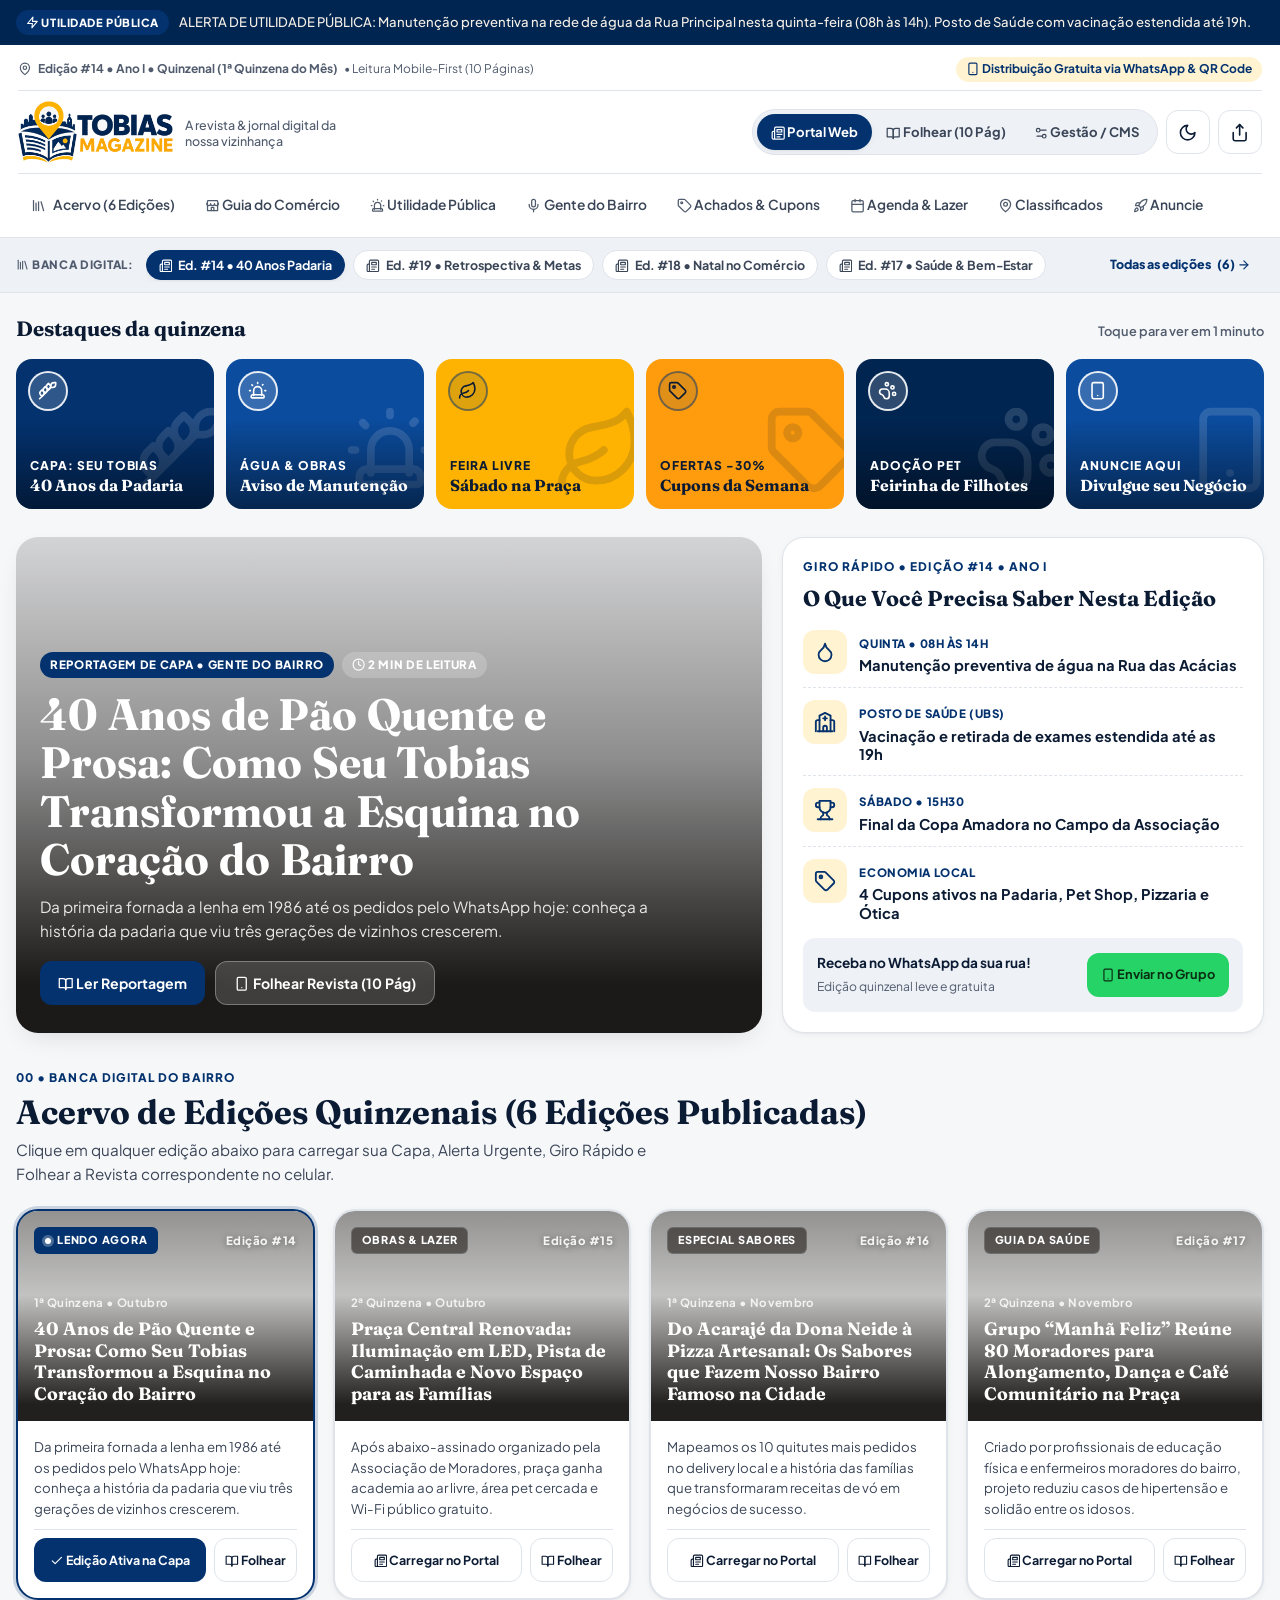
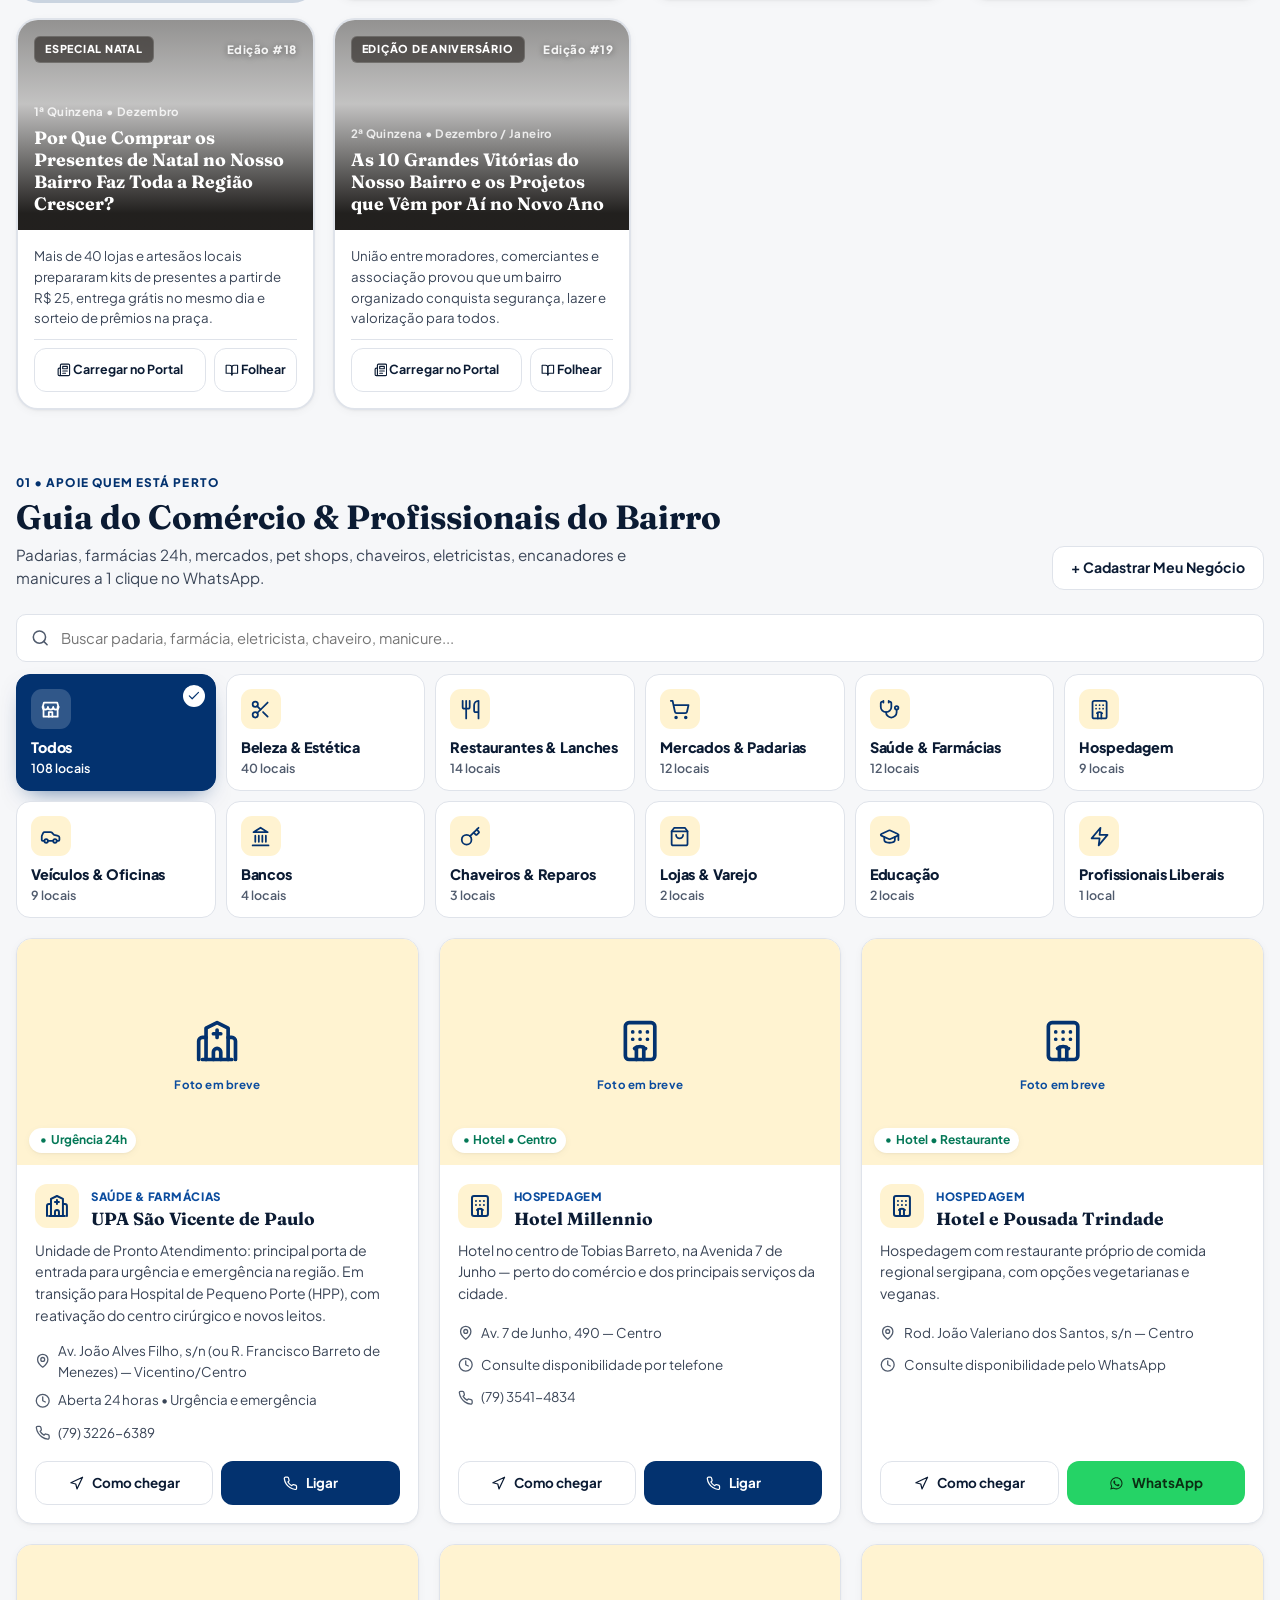
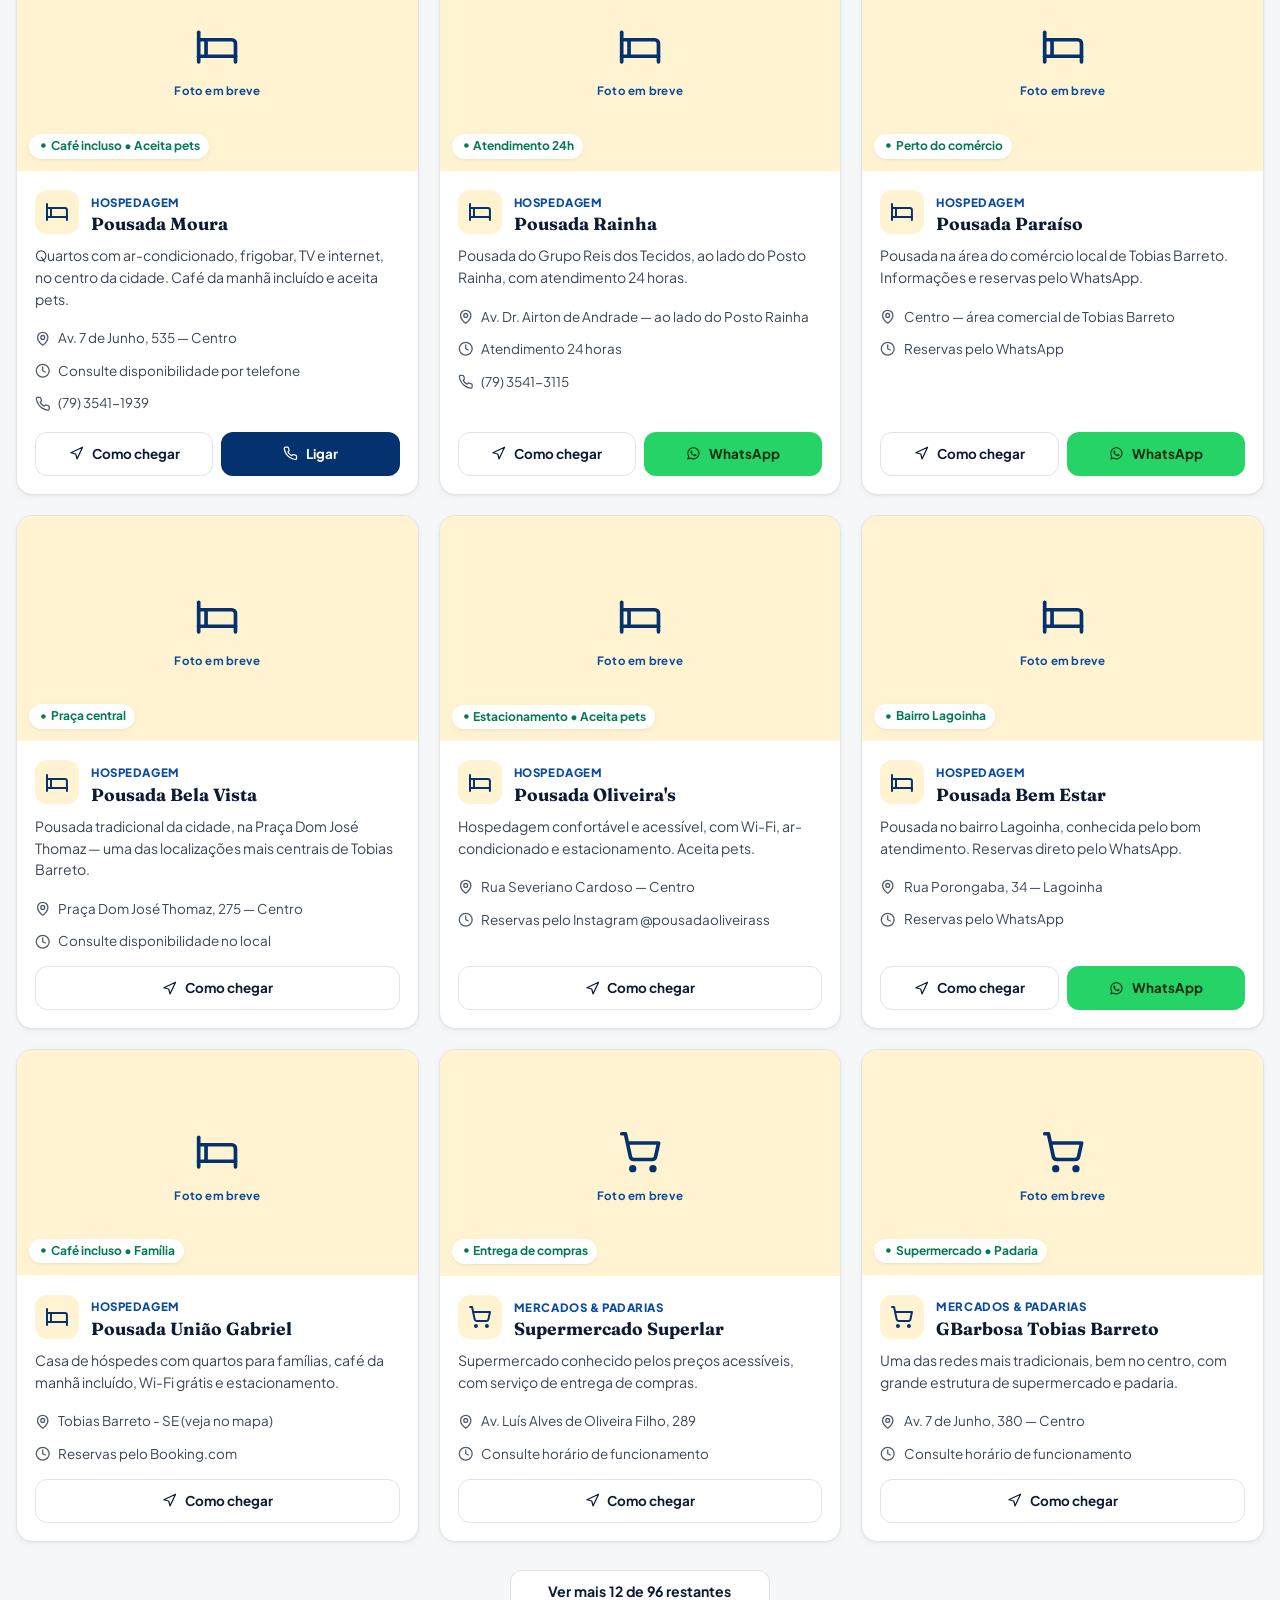
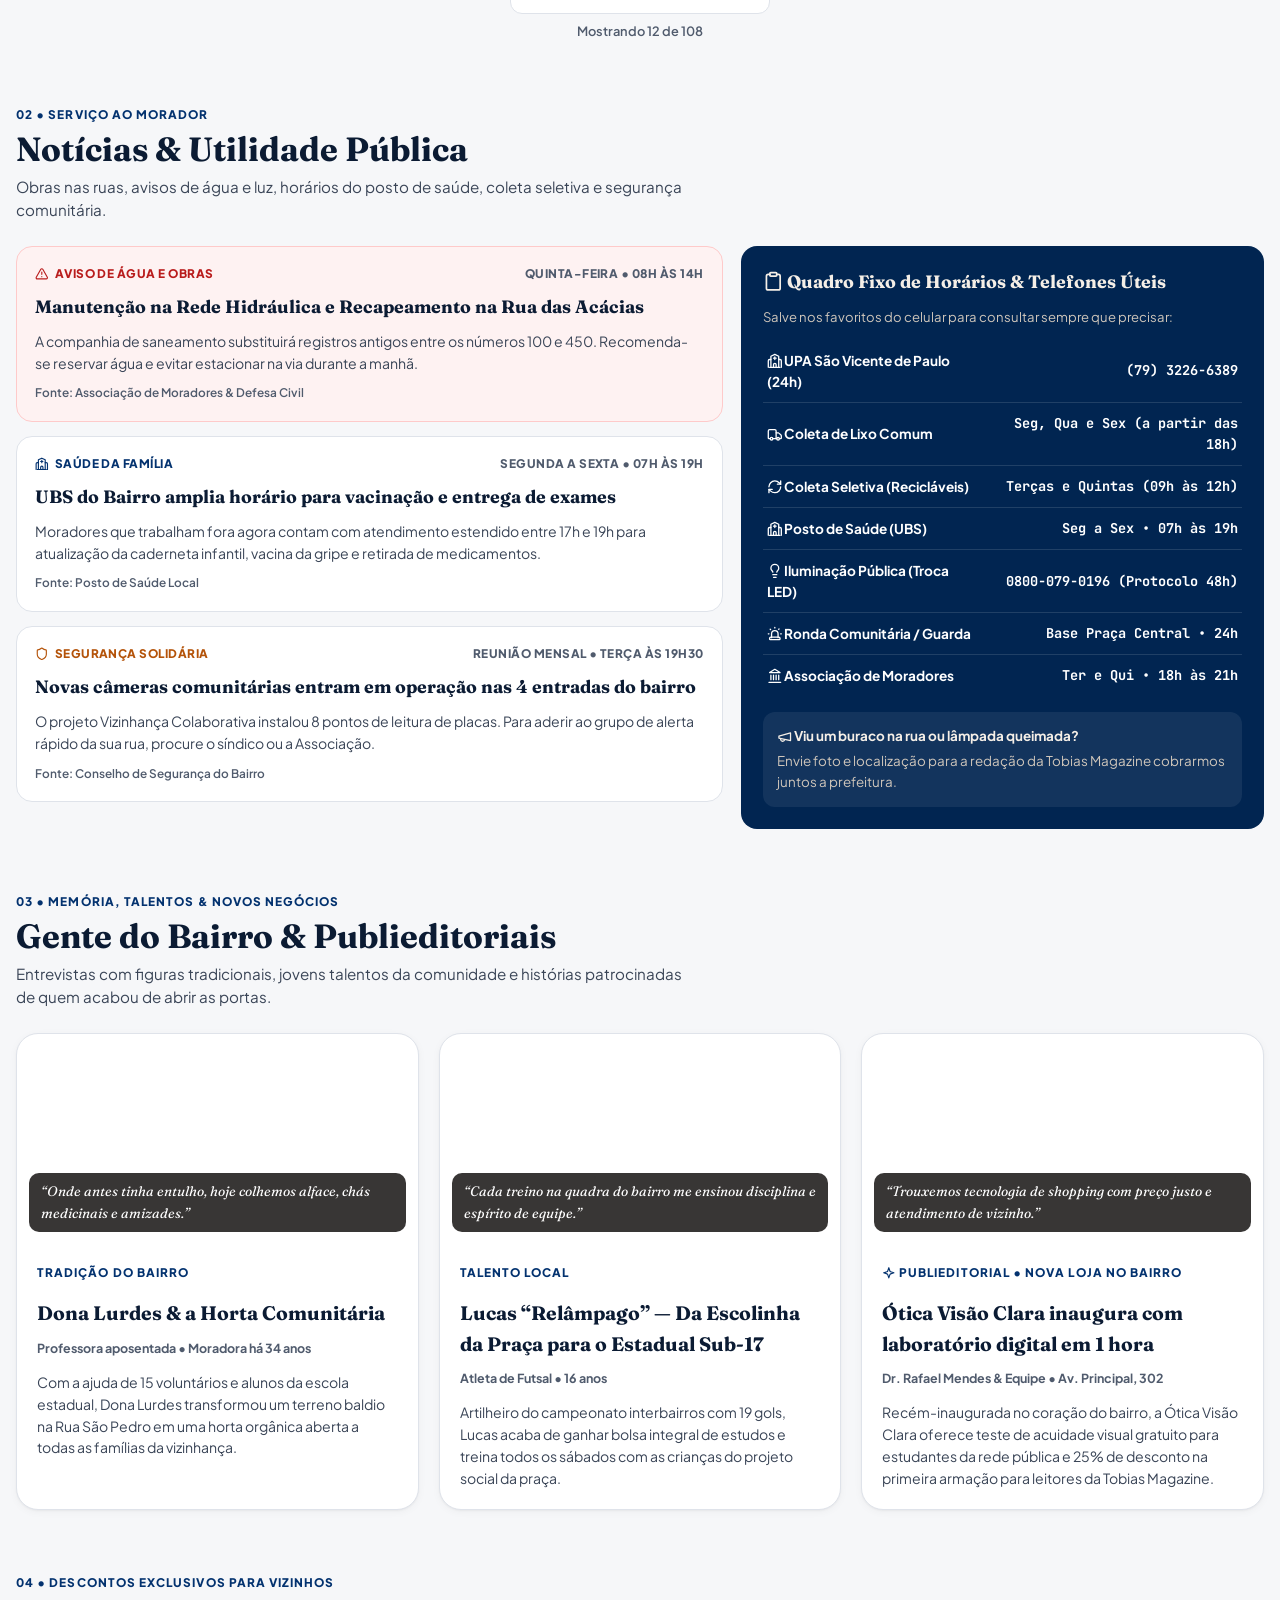
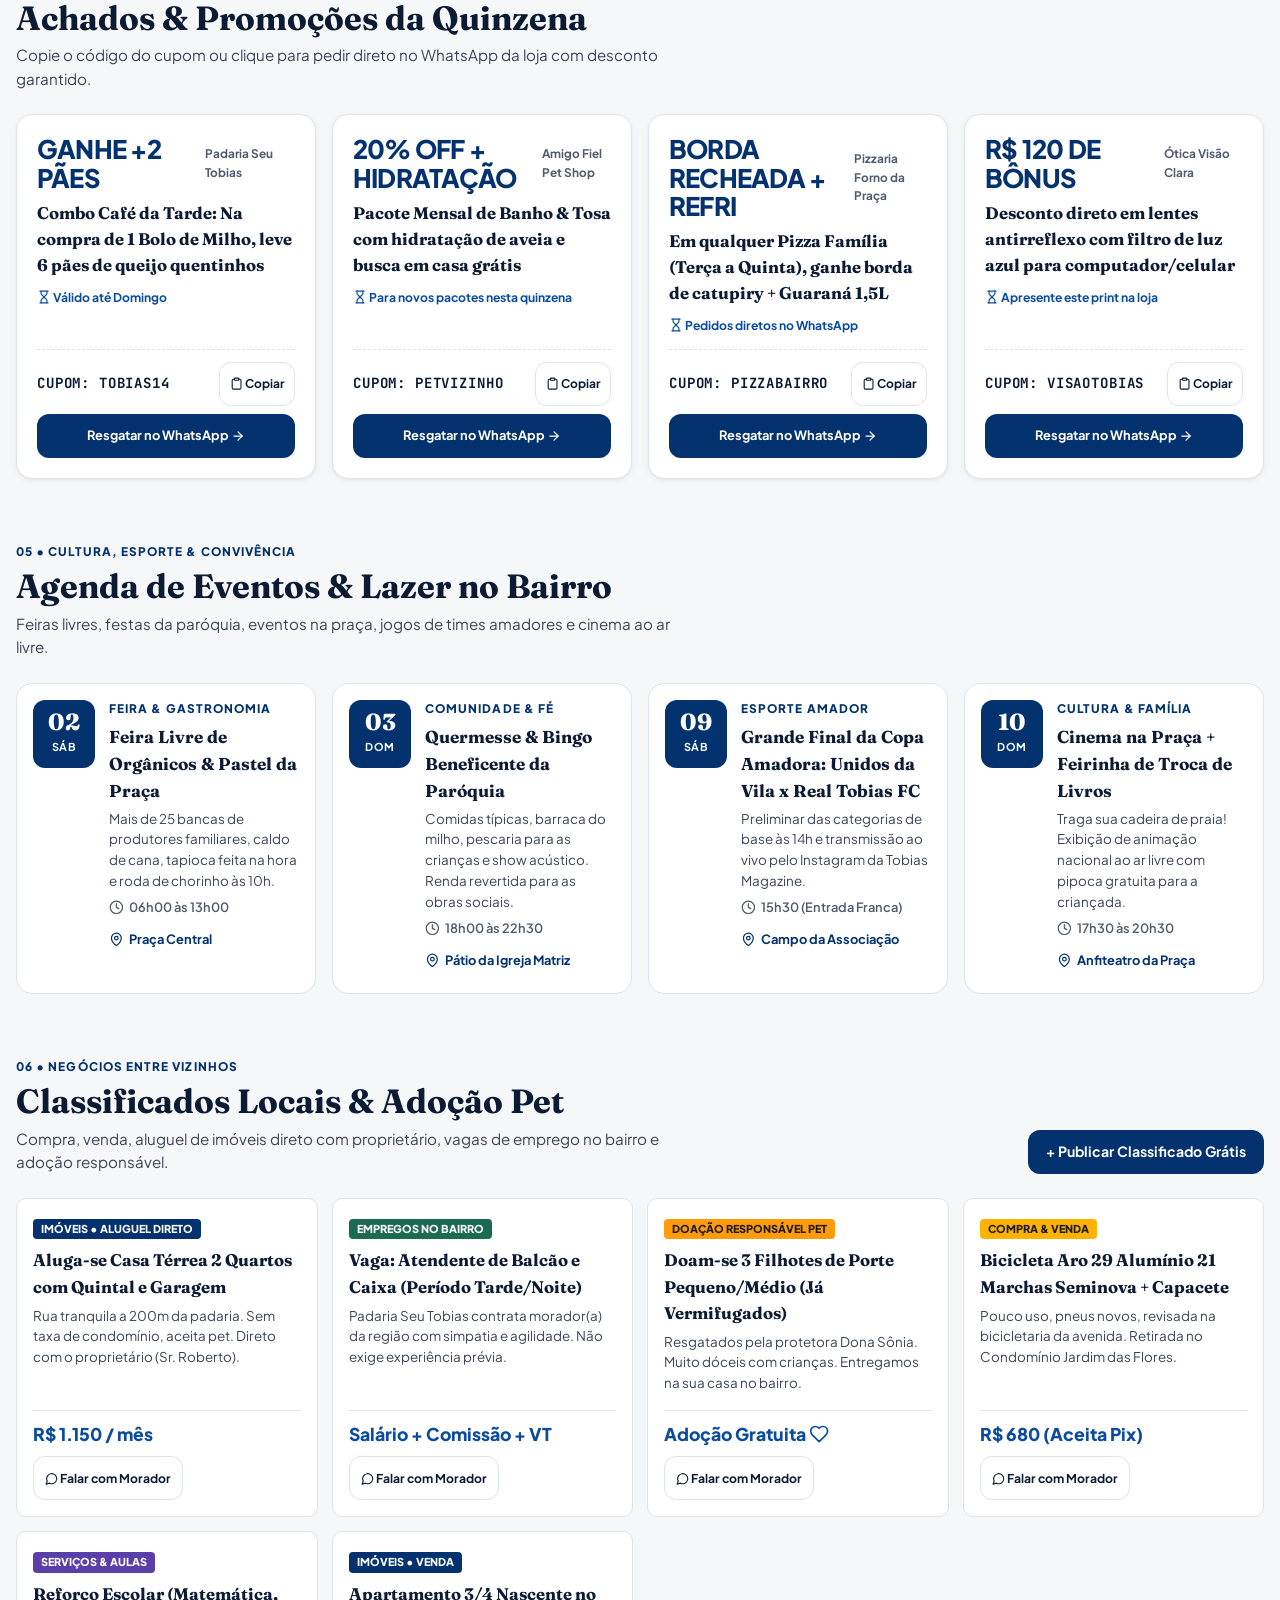
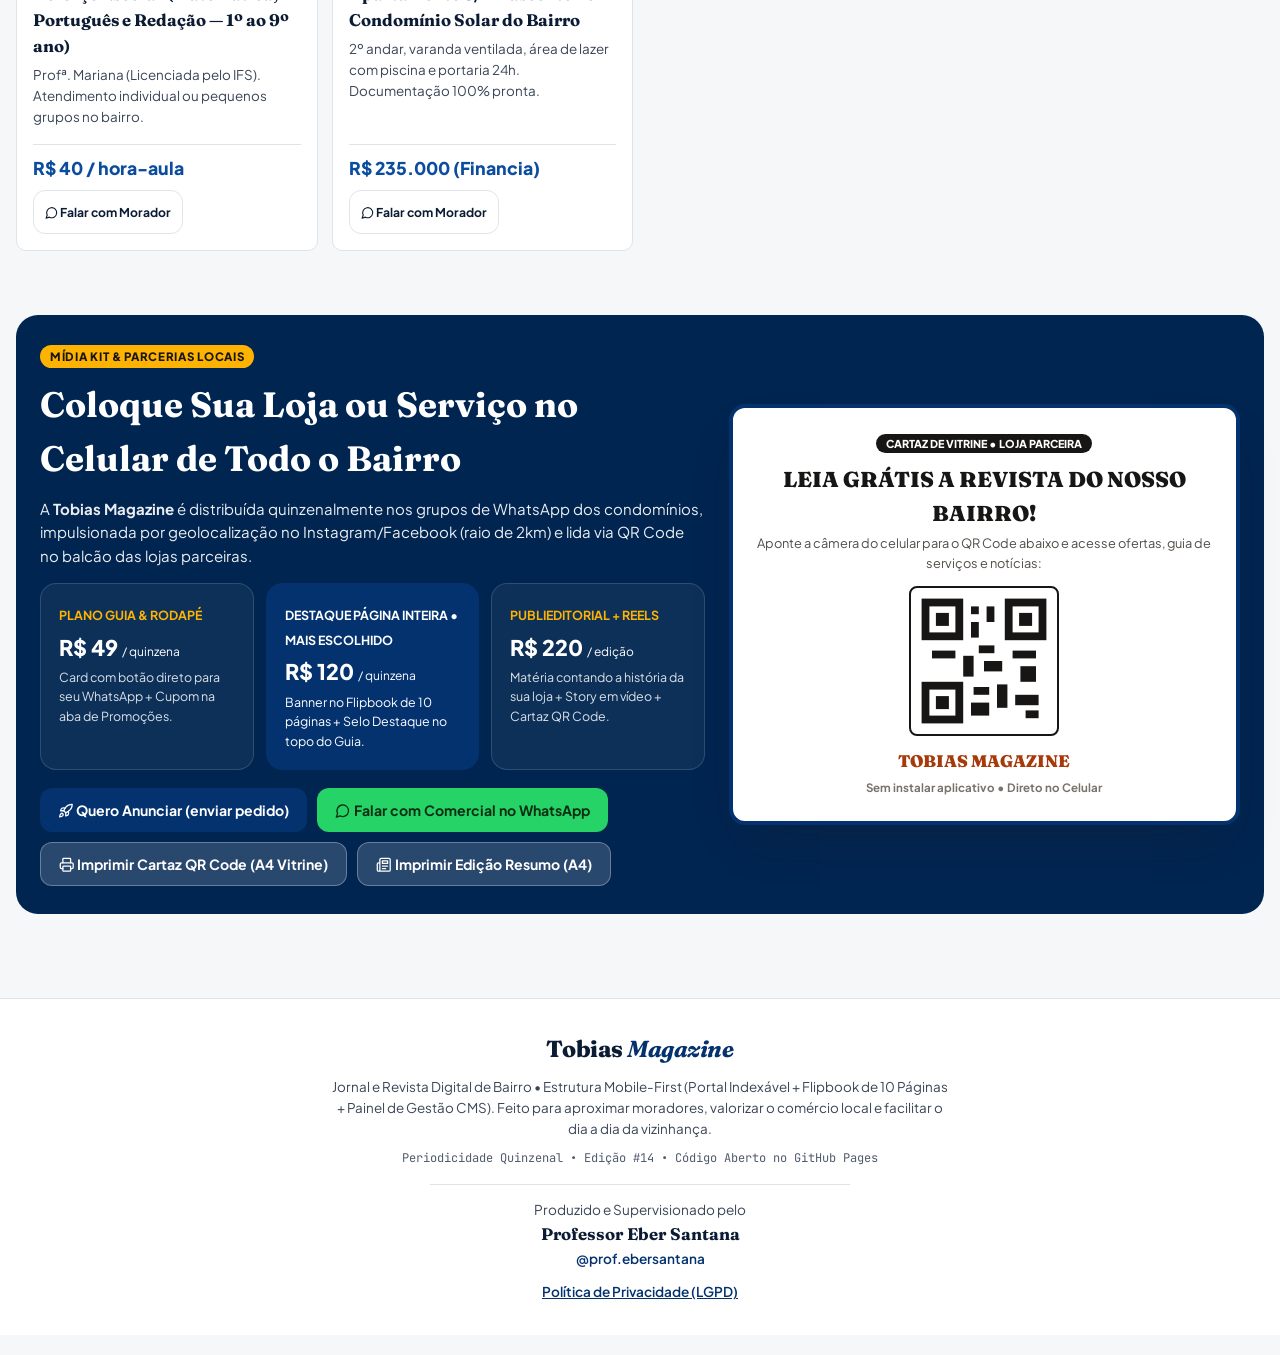
==== commit 1febda82: "Acessibilidade: alerta sem corte, alvos de toque >=28/44px, reflow em 320px e com espaçamento de tex" ====
--- a/index.html
+++ b/index.html
@@ -19,7 +19,7 @@
   <link rel="preconnect" href="https://fonts.gstatic.com" crossorigin />
   <link href="https://fonts.googleapis.com/css2?family=Fraunces:ital,opsz,wght@0,9..144,600..800;1,9..144,600..800&family=JetBrains+Mono:wght@600;800&family=Plus+Jakarta+Sans:wght@400;500;600;700;800&display=swap" rel="stylesheet" />
 
-  <link rel="stylesheet" href="styles.css?v=202610301640" />
+  <link rel="stylesheet" href="styles.css?v=202610301644" />
 </head>
 <body>
   <a class="skip-link" id="skipLink" href="#conteudo">Pular para o conteúdo</a>
@@ -502,11 +502,11 @@
     <div vw-plugin-wrapper><div class="vw-plugin-top-wrapper"></div></div>
   </div>
   <script src="https://vlibras.gov.br/app/vlibras-plugin.js" defer onload="try{new window.VLibras.Widget('https://vlibras.gov.br/app')}catch(e){}"></script>
-  <script src="icons.js?v=202610301640"></script>
-  <script src="config.js?v=202610301640"></script>
-  <script src="data.js?v=202610301640"></script>
-  <script src="app.js?v=202610301640"></script>
-  <script src="pwa.js?v=202610301640"></script>
-  <script src="a11y.js?v=202610301640"></script>
+  <script src="icons.js?v=202610301644"></script>
+  <script src="config.js?v=202610301644"></script>
+  <script src="data.js?v=202610301644"></script>
+  <script src="app.js?v=202610301644"></script>
+  <script src="pwa.js?v=202610301644"></script>
+  <script src="a11y.js?v=202610301644"></script>
 </body>
 </html>
--- a/styles.css
+++ b/styles.css
@@ -160,15 +160,17 @@
 
 .utility-ticker-content {
   display: flex;
-  align-items: center;
-  gap: 10px;
-  overflow: hidden;
-  white-space: nowrap;
-  text-overflow: ellipsis;
+  flex-wrap: wrap;
+  align-items: center;
+  gap: 6px 10px;
+  overflow: visible;
+  white-space: normal;
   max-width: 1280px;
   margin: 0 auto;
   width: 100%;
 }
+
+#urgentTickerText { flex: 1 1 220px; min-width: 0; line-height: 1.4; }
 
 .badge-live {
   background: var(--brand-primary);
@@ -1417,6 +1419,14 @@
   color: inherit;
   text-decoration: none;
 }
+/* Alvos de toque: mínimo 28px com mouse e 44px no toque (WCAG 2.5.8 / 2.5.5) */
+.biz-meta > a {
+  align-items: center;
+  min-height: 28px;
+}
+@media (pointer: coarse) {
+  .biz-meta > a { min-height: 44px; }
+}
 .biz-meta a:hover {
   color: var(--brand-text);
   text-decoration: underline;
@@ -2948,3 +2958,7 @@
 .pwa-instalar{background:var(--brand-primary,#03326f);color:#fff;border:0}
 .pwa-fechar{background:transparent;color:var(--brand-text,#03326f);border:1px solid currentColor}
 @media (min-width:960px){.pwa-aviso{bottom:20px}}
+
+/* Reflow em 320px e com espaçamento de texto ampliado (WCAG 1.4.10 / 1.4.12) */
+.cat-tile-name { min-width: 0; overflow-wrap: anywhere; white-space: normal; }
+.btn { max-width: 100%; white-space: normal; text-align: center; overflow-wrap: anywhere; }
